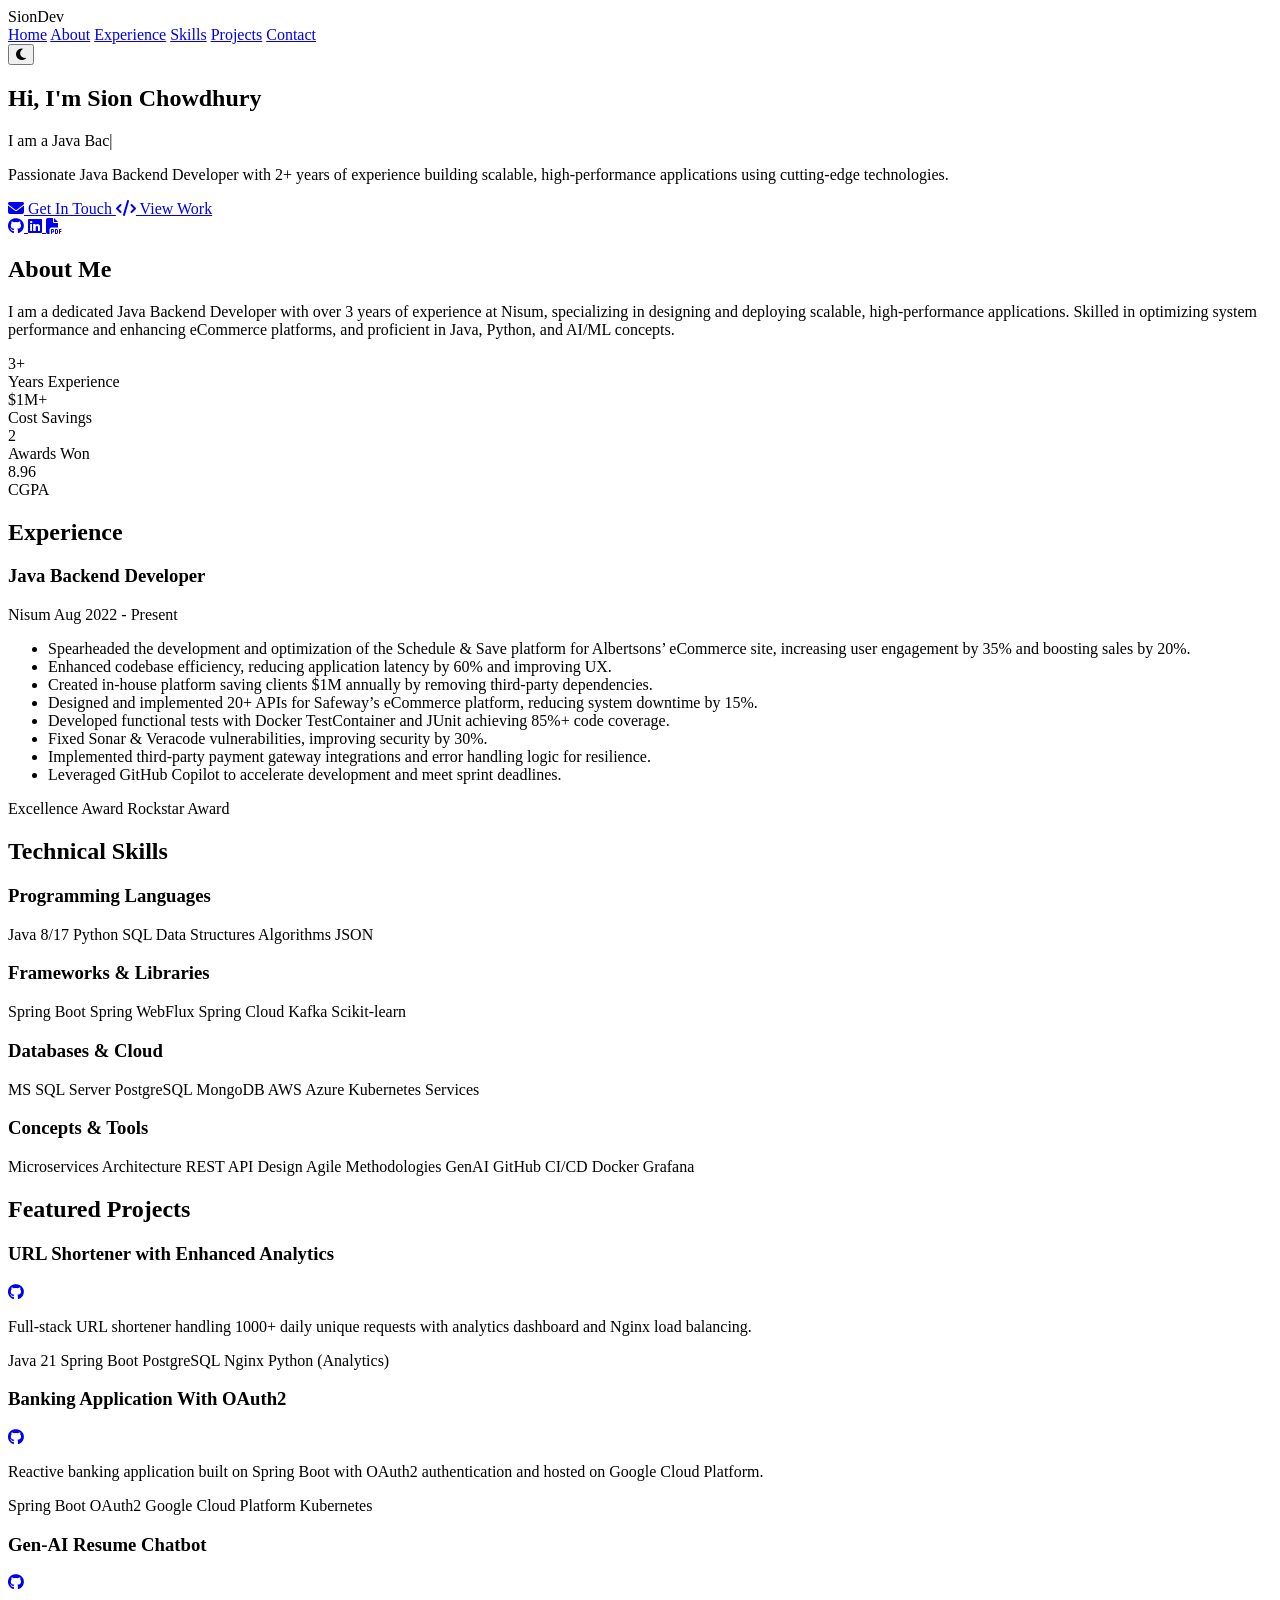
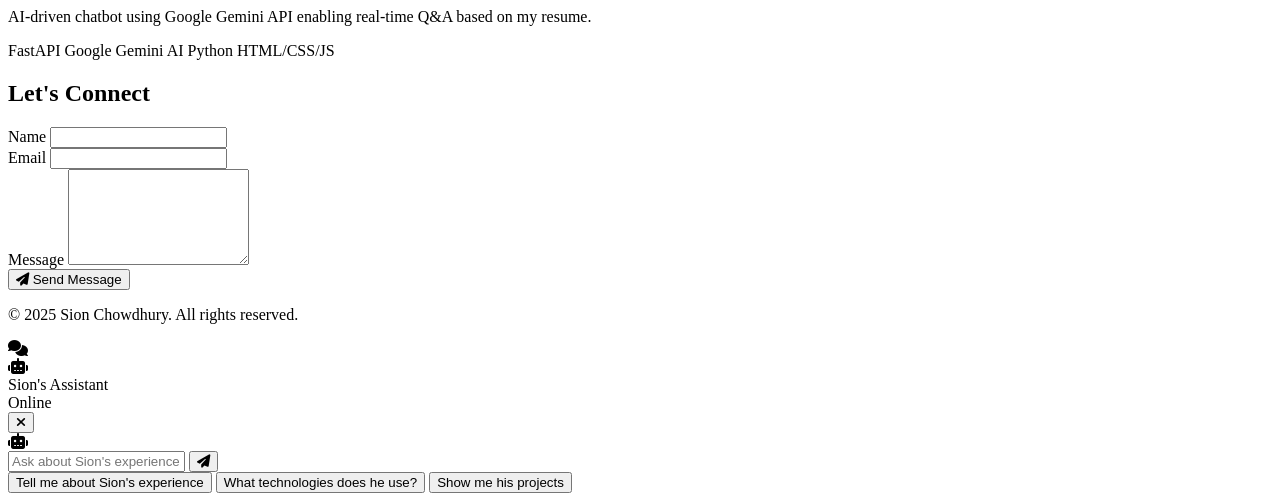
==== docs/index.html @ 7295a3c3 "fix for css" ====
<!DOCTYPE html>
<html lang="en">
<head>
    <meta charset="UTF-8">
    <meta name="viewport" content="width=device-width, initial-scale=1.0">
    <title>Sion Chowdhury - Java Backend Developer</title>
    <link rel="stylesheet" href="./style.css">
    <link rel="stylesheet" href="https://cdnjs.cloudflare.com/ajax/libs/font-awesome/6.4.0/css/all.min.css">
    <link rel="preconnect" href="https://fonts.googleapis.com">
    <link rel="preconnect" href="https://fonts.gstatic.com" crossorigin>
    <link href="https://fonts.googleapis.com/css2?family=Poppins:wght@300;400;500;600;700&display=swap" rel="stylesheet">
    <meta name="description" content="Portfolio of Sion Chowdhury, experienced Java Backend Developer specializing in Spring Boot, Kafka, and microservices.">
</head>

<body>
    <!-- Navigation -->
    <nav class="navbar">
        <div class="nav-container">
            <div class="nav-logo">
                <span class="logo-text">Sion<span class="highlight">Dev</span></span>
            </div>
            <div class="nav-menu" id="nav-menu">
                <a href="#hero" class="nav-link">Home</a>
                <a href="#about" class="nav-link">About</a>
                <a href="#experience" class="nav-link">Experience</a>
                <a href="#skills" class="nav-link">Skills</a>
                <a href="#projects" class="nav-link">Projects</a>
                <a href="#contact" class="nav-link">Contact</a>
            </div>
            <div class="nav-toggle" id="nav-toggle">
                <span class="bar"></span>
                <span class="bar"></span>
                <span class="bar"></span>
            </div>
            <button class="theme-toggle" id="theme-toggle">
                <i class="fas fa-moon"></i>
            </button>
        </div>
    </nav>

    <!-- Hero Section -->
    <section id="hero" class="hero">
        <div class="hero-container">
            <div class="hero-content">
                <div class="hero-text-center">
                    <h1 class="hero-title">
                        Hi, I'm <span class="name-highlight">Sion Chowdhury</span>
                    </h1>
                    <div class="hero-subtitle">
                        <span class="typing-text">I am a <span id="typed-text"></span><span class="cursor">|</span></span>
                    </div>
                    <p class="hero-description">
                        Passionate Java Backend Developer with 2+ years of experience building scalable, 
                        high-performance applications using cutting-edge technologies.
                    </p>
                    <div class="hero-buttons">
                        <a href="#contact" class="btn btn-primary">
                            <i class="fas fa-envelope"></i>
                            Get In Touch
                        </a>
                        <a href="#projects" class="btn btn-secondary">
                            <i class="fas fa-code"></i>
                            View Work
                        </a>
                    </div>
                    <div class="hero-social-links">
                        <a href="https://github.com/Sion1407" target="_blank" aria-label="GitHub">
                            <i class="fab fa-github"></i>
                        </a>
                        <a href="http://www.linkedin.com/in/sionchowdhury" target="_blank" aria-label="LinkedIn">
                            <i class="fab fa-linkedin"></i>
                        </a>
                        <a href="/resume.pdf" download="SionChowdhuryJavaDev_3yrs.pdf" aria-label="Resume">
                            <i class="fas fa-file-pdf"></i>
                        </a>
                    </div>
                </div>
            </div>
        </div>
    </section>

    <!-- About Section -->
    <section id="about" class="section">
        <div class="container">
            <h2 class="section-title">About Me</h2>
            <div class="about-content">
                <div class="about-text">
                    <p class="about-description">
                        I am a dedicated Java Backend Developer with over 3 years of experience at Nisum, 
                        specializing in designing and deploying scalable, high-performance applications.
                        Skilled in optimizing system performance and enhancing eCommerce platforms, 
                        and proficient in Java, Python, and AI/ML concepts.
                    </p>
                    <div class="stats-grid">
                        <div class="stat-item">
                            <div class="stat-number">3+</div>
                            <div class="stat-label">Years Experience</div>
                        </div>
                        <div class="stat-item">
                            <div class="stat-number">$1M+</div>
                            <div class="stat-label">Cost Savings</div>
                        </div>
                        <div class="stat-item">
                            <div class="stat-number">2</div>
                            <div class="stat-label">Awards Won</div>
                        </div>
                        <div class="stat-item">
                            <div class="stat-number">8.96</div>
                            <div class="stat-label">CGPA</div>
                        </div>
                    </div>
                </div>
            </div>
        </div>
    </section>
    

    <!-- Experience Section -->
    <section id="experience" class="section section-alt">
        <div class="container">
            <h2 class="section-title">Experience</h2>
            <div class="timeline">
                <div class="timeline-item">
                    <div class="timeline-marker"></div>
                    <div class="timeline-content">
                        <div class="timeline-header">
                            <h3>Java Backend Developer</h3>
                            <span class="company">Nisum</span>
                            <span class="duration">Aug 2022 - Present</span>
                        </div>
                        <div class="timeline-description">
                            <ul>
                                <li>Spearheaded the development and optimization of the Schedule & Save platform for Albertsons’ eCommerce site, increasing user engagement by 35% and boosting sales by 20%.</li>
                                <li>Enhanced codebase efficiency, reducing application latency by 60% and improving UX.</li>
                                <li>Created in-house platform saving clients $1M annually by removing third-party dependencies.</li>
                                <li>Designed and implemented 20+ APIs for Safeway’s eCommerce platform, reducing system downtime by 15%.</li>
                                <li>Developed functional tests with Docker TestContainer and JUnit achieving 85%+ code coverage.</li>
                                <li>Fixed Sonar & Veracode vulnerabilities, improving security by 30%.</li>
                                <li>Implemented third-party payment gateway integrations and error handling logic for resilience.</li>
                                <li>Leveraged GitHub Copilot to accelerate development and meet sprint deadlines.</li>
                            </ul>
                        </div>
                        <div class="awards">
                            <span class="award-badge">Excellence Award</span>
                            <span class="award-badge">Rockstar Award</span>
                        </div>
                    </div>
                </div>
            </div>
        </div>
    </section>
    

    <!-- Skills Section -->
    <section id="skills" class="section">
        <div class="container">
            <h2 class="section-title">Technical Skills</h2>
            <div class="skills-grid">
                <div class="skill-category">
                    <h3>Programming Languages</h3>
                    <div class="skill-tags">
                        <span class="skill-tag">Java 8/17</span>
                        <span class="skill-tag">Python</span>
                        <span class="skill-tag">SQL</span>
                        <span class="skill-tag">Data Structures</span>
                        <span class="skill-tag">Algorithms</span>
                        <span class="skill-tag">JSON</span>
                    </div>
                </div>
                <div class="skill-category">
                    <h3>Frameworks & Libraries</h3>
                    <div class="skill-tags">
                        <span class="skill-tag">Spring Boot</span>
                        <span class="skill-tag">Spring WebFlux</span>
                        <span class="skill-tag">Spring Cloud</span>
                        <span class="skill-tag">Kafka</span>
                        <span class="skill-tag">Scikit-learn</span>
                    </div>
                </div>
                <div class="skill-category">
                    <h3>Databases & Cloud</h3>
                    <div class="skill-tags">
                        <span class="skill-tag">MS SQL Server</span>
                        <span class="skill-tag">PostgreSQL</span>
                        <span class="skill-tag">MongoDB</span>
                        <span class="skill-tag">AWS</span>
                        <span class="skill-tag">Azure Kubernetes Services</span>
                    </div>
                </div>
                <div class="skill-category">
                    <h3>Concepts & Tools</h3>
                    <div class="skill-tags">
                        <span class="skill-tag">Microservices Architecture</span>
                        <span class="skill-tag">REST API Design</span>
                        <span class="skill-tag">Agile Methodologies</span>
                        <span class="skill-tag">GenAI</span>
                        <span class="skill-tag">GitHub CI/CD</span>
                        <span class="skill-tag">Docker</span>
                        <span class="skill-tag">Grafana</span>
                    </div>
                </div>
            </div>
        </div>
    </section>
    

    <!-- Projects Section -->
    <section id="projects" class="section section-alt">
        <div class="container">
            <h2 class="section-title">Featured Projects</h2>
            <div class="projects-grid">
                <div class="project-card">
                    <div class="project-header">
                        <h3>URL Shortener with Enhanced Analytics</h3>
                        <a href="https://github.com/Sion1407/URL-Shortner" target="_blank" class="project-link">
                            <i class="fab fa-github"></i>
                        </a>
                    </div>
                    <p class="project-description">
                        Full-stack URL shortener handling 1000+ daily unique requests with analytics dashboard and Nginx load balancing.
                    </p>
                    <div class="project-tech">
                        <span class="tech-tag">Java 21</span>
                        <span class="tech-tag">Spring Boot</span>
                        <span class="tech-tag">PostgreSQL</span>
                        <span class="tech-tag">Nginx</span>
                        <span class="tech-tag">Python (Analytics)</span>
                    </div>
                </div>
                <div class="project-card">
                    <div class="project-header">
                        <h3>Banking Application With OAuth2</h3>
                        <a href="https://github.com/Sion1407/FinFlow" target="_blank" class="project-link">
                            <i class="fab fa-github"></i>
                        </a>
                    </div>
                    <p class="project-description">
                        Reactive banking application built on Spring Boot with OAuth2 authentication and hosted on Google Cloud Platform.
                    </p>
                    <div class="project-tech">
                        <span class="tech-tag">Spring Boot</span>
                        <span class="tech-tag">OAuth2</span>
                        <span class="tech-tag">Google Cloud Platform</span>
                        <span class="tech-tag">Kubernetes</span>
                    </div>
                </div>
                <div class="project-card">
                    <div class="project-header">
                        <h3>Gen-AI Resume Chatbot</h3>
                        <a href="https://github.com/Sion1407/AI-Resume-Chatbot" target="_blank" class="project-link">
                            <i class="fab fa-github"></i>
                        </a>
                    </div>
                    <p class="project-description">
                        AI-driven chatbot using Google Gemini API enabling real-time Q&A based on my resume.
                    </p>
                    <div class="project-tech">
                        <span class="tech-tag">FastAPI</span>
                        <span class="tech-tag">Google Gemini AI</span>
                        <span class="tech-tag">Python</span>
                        <span class="tech-tag">HTML/CSS/JS</span>
                    </div>
                </div>
            </div>
        </div>
    </section>
    

    <!-- Contact Section -->
    <section id="contact" class="section">
        <div class="container">
            <h2 class="section-title">Let's Connect</h2>
            <div class="contact-content">
                <div class="contact-form-container">
                    <form id="contact-form" class="contact-form">
                        <div class="form-group">
                            <label for="name">Name</label>
                            <input type="text" id="name" name="name" required>
                        </div>
                        <div class="form-group">
                            <label for="email">Email</label>
                            <input type="email" id="email" name="email" required>
                        </div>
                        <div class="form-group">
                            <label for="message">Message</label>
                            <textarea id="message" name="message" rows="6" required></textarea>
                        </div>
                        <button type="submit" class="btn btn-primary">
                            <i class="fas fa-paper-plane"></i>
                            Send Message
                        </button>
                    </form>
                </div>
            </div>
        </div>
    </section>

    <!-- Footer -->
    <footer class="footer">
        <div class="container">
            <div class="footer-content">
                <p>&copy; 2025 Sion Chowdhury. All rights reserved.</p>
            </div>
        </div>
    </footer>

    <!-- Enhanced AI Chatbot -->
    <div class="chatbot-container" id="chatbot-container">
        <!-- Chat Toggle Button -->
        <div class="chat-button" id="chat-button">
            <div class="chat-button-icon">
                <i class="fas fa-comments"></i>
            </div>
            <div class="chat-button-pulse"></div>
        </div>

        <!-- Chat Window -->
        <div class="chat-window" id="chat-window">
            <div class="chat-header">
                <div class="chat-avatar">
                    <i class="fas fa-robot"></i>
                </div>
                <div class="chat-header-info">
                    <div class="chat-title">Sion's Assistant</div>
                    <div class="chat-status">Online</div>
                </div>
                <button class="chat-close" id="chat-close">
                    <i class="fas fa-times"></i>
                </button>
            </div>

            <div class="chat-messages" id="chat-messages">
                <div class="chat-message bot-message" id="welcome-message">
                    <div class="message-avatar">
                        <i class="fas fa-robot"></i>
                    </div>
                    <div class="message-content">
                        <div class="message-bubble">
                            <div class="typing-indicator" id="welcome-typing">
                                <span></span>
                                <span></span>
                                <span></span>
                            </div>
                            <div class="message-text" id="welcome-text" style="display: none;">
                                Hi! I'm Sion's AI assistant. Ask me anything about his experience, skills, or projects! 🚀
                            </div>
                        </div>
                    </div>
                </div>
            </div>

            <div class="chat-input-container">
                <div class="chat-input-wrapper">
                    <input type="text" id="chat-input" placeholder="Ask about Sion's experience..." maxlength="500">
                    <button class="chat-send-btn" id="chat-send-btn">
                        <i class="fas fa-paper-plane"></i>
                    </button>
                </div>
                <div class="chat-suggestions" id="chat-suggestions">
                    <button class="suggestion-btn">Tell me about Sion's experience</button>
                    <button class="suggestion-btn">What technologies does he use?</button>
                    <button class="suggestion-btn">Show me his projects</button>
                </div>
            </div>
        </div>
    </div>

    <script src="./script.js"></script>
</body>
</html>
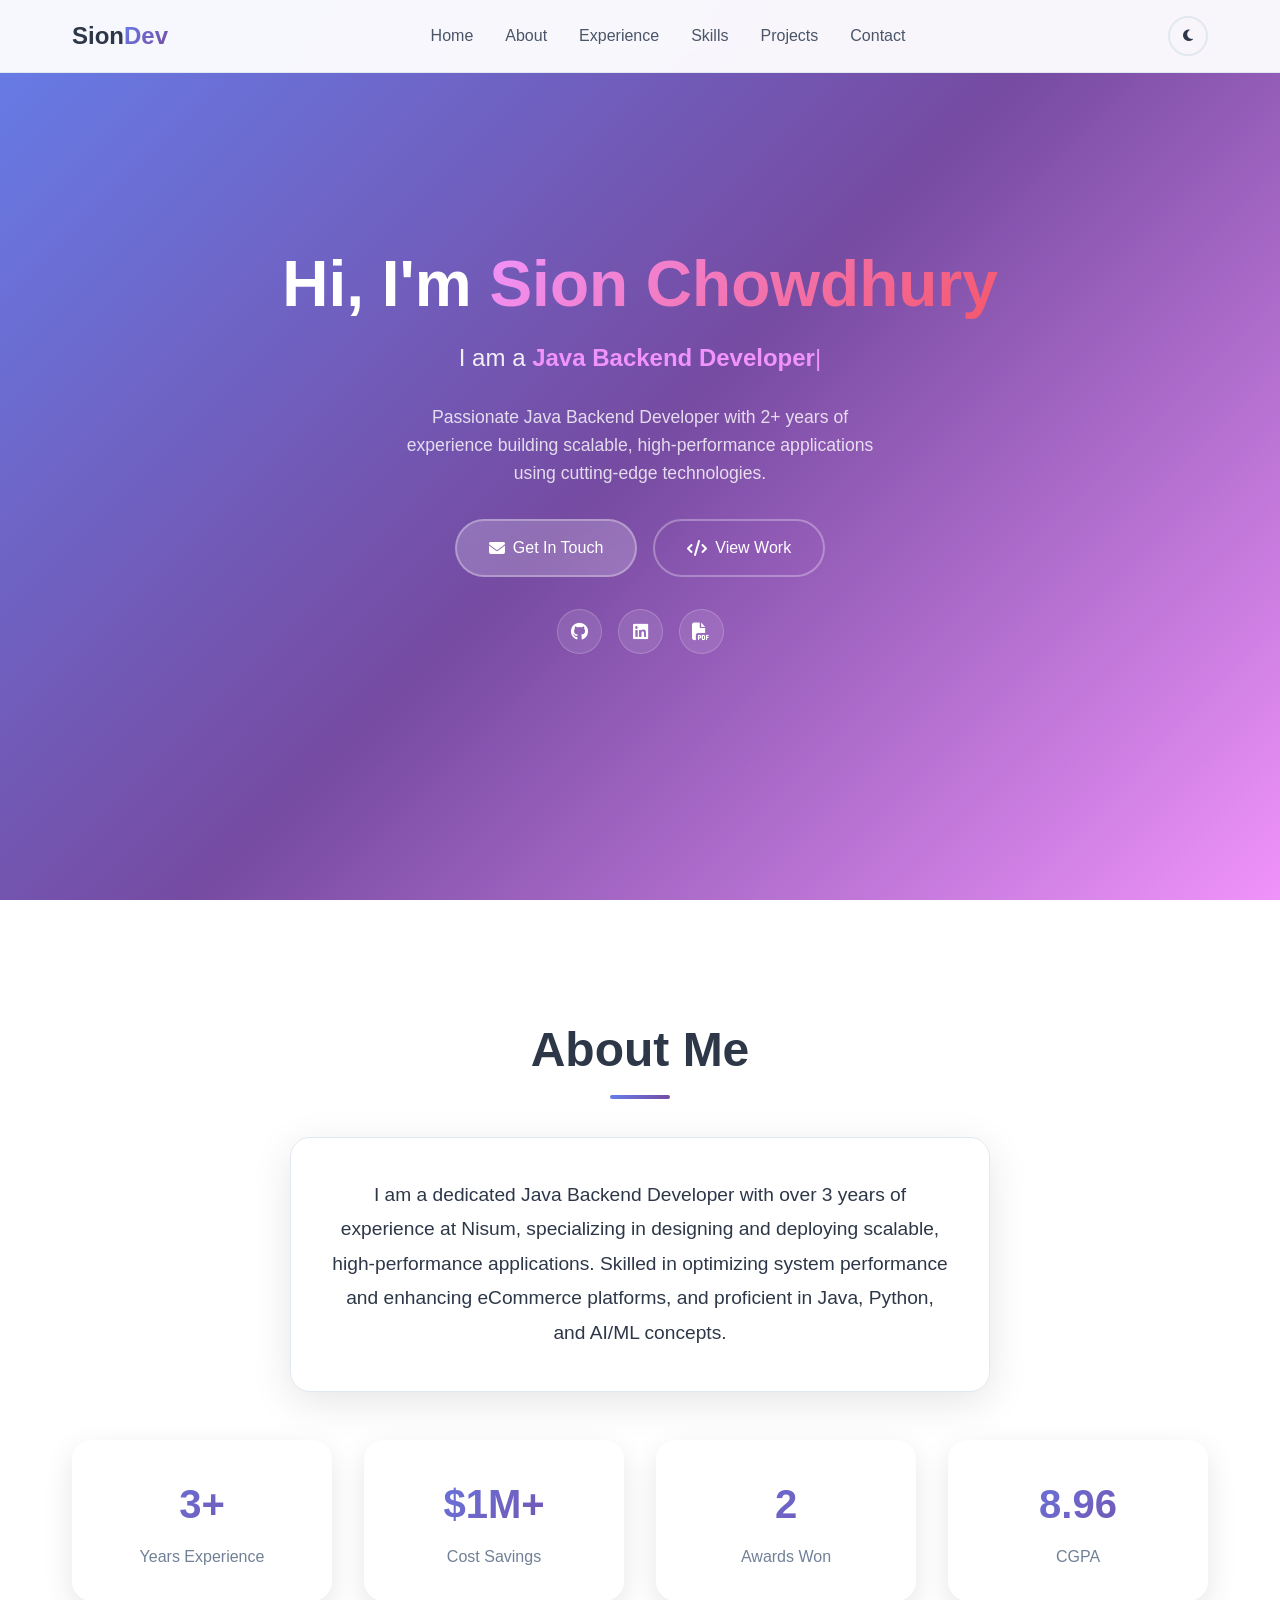
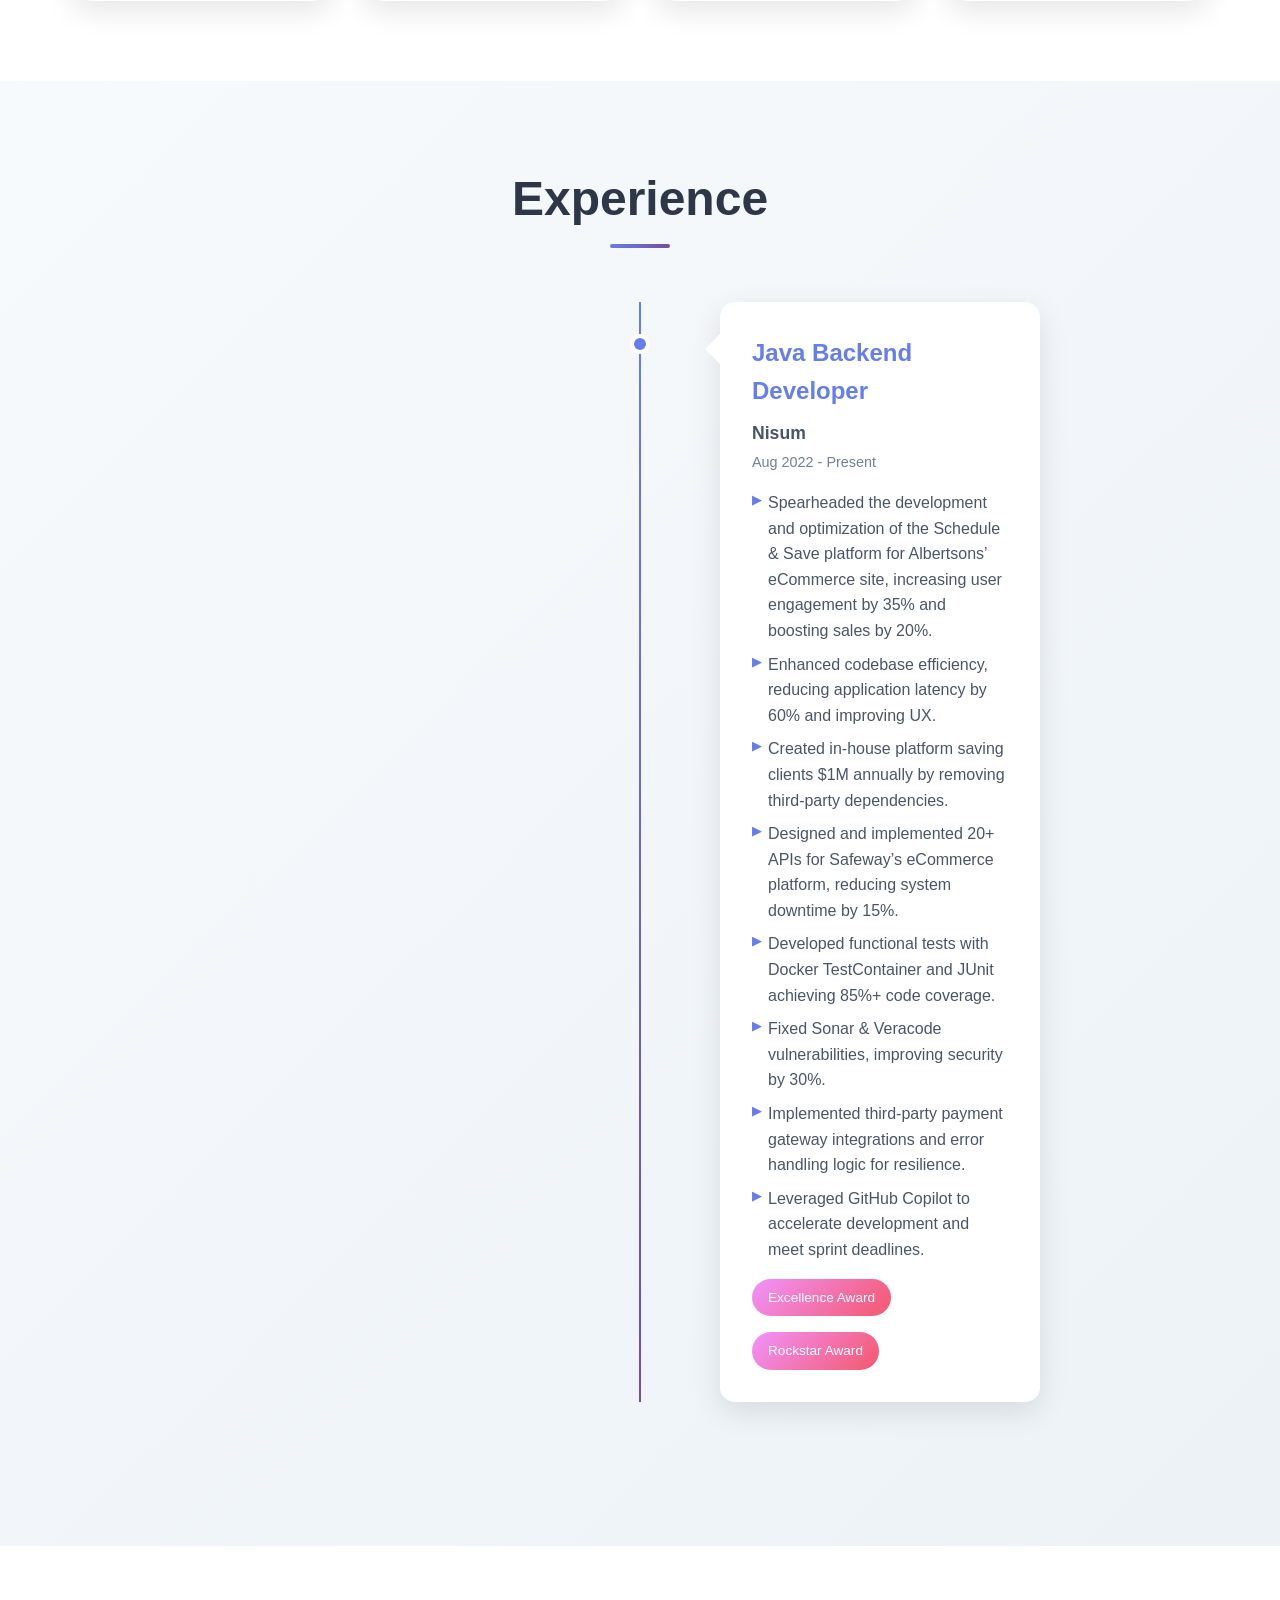
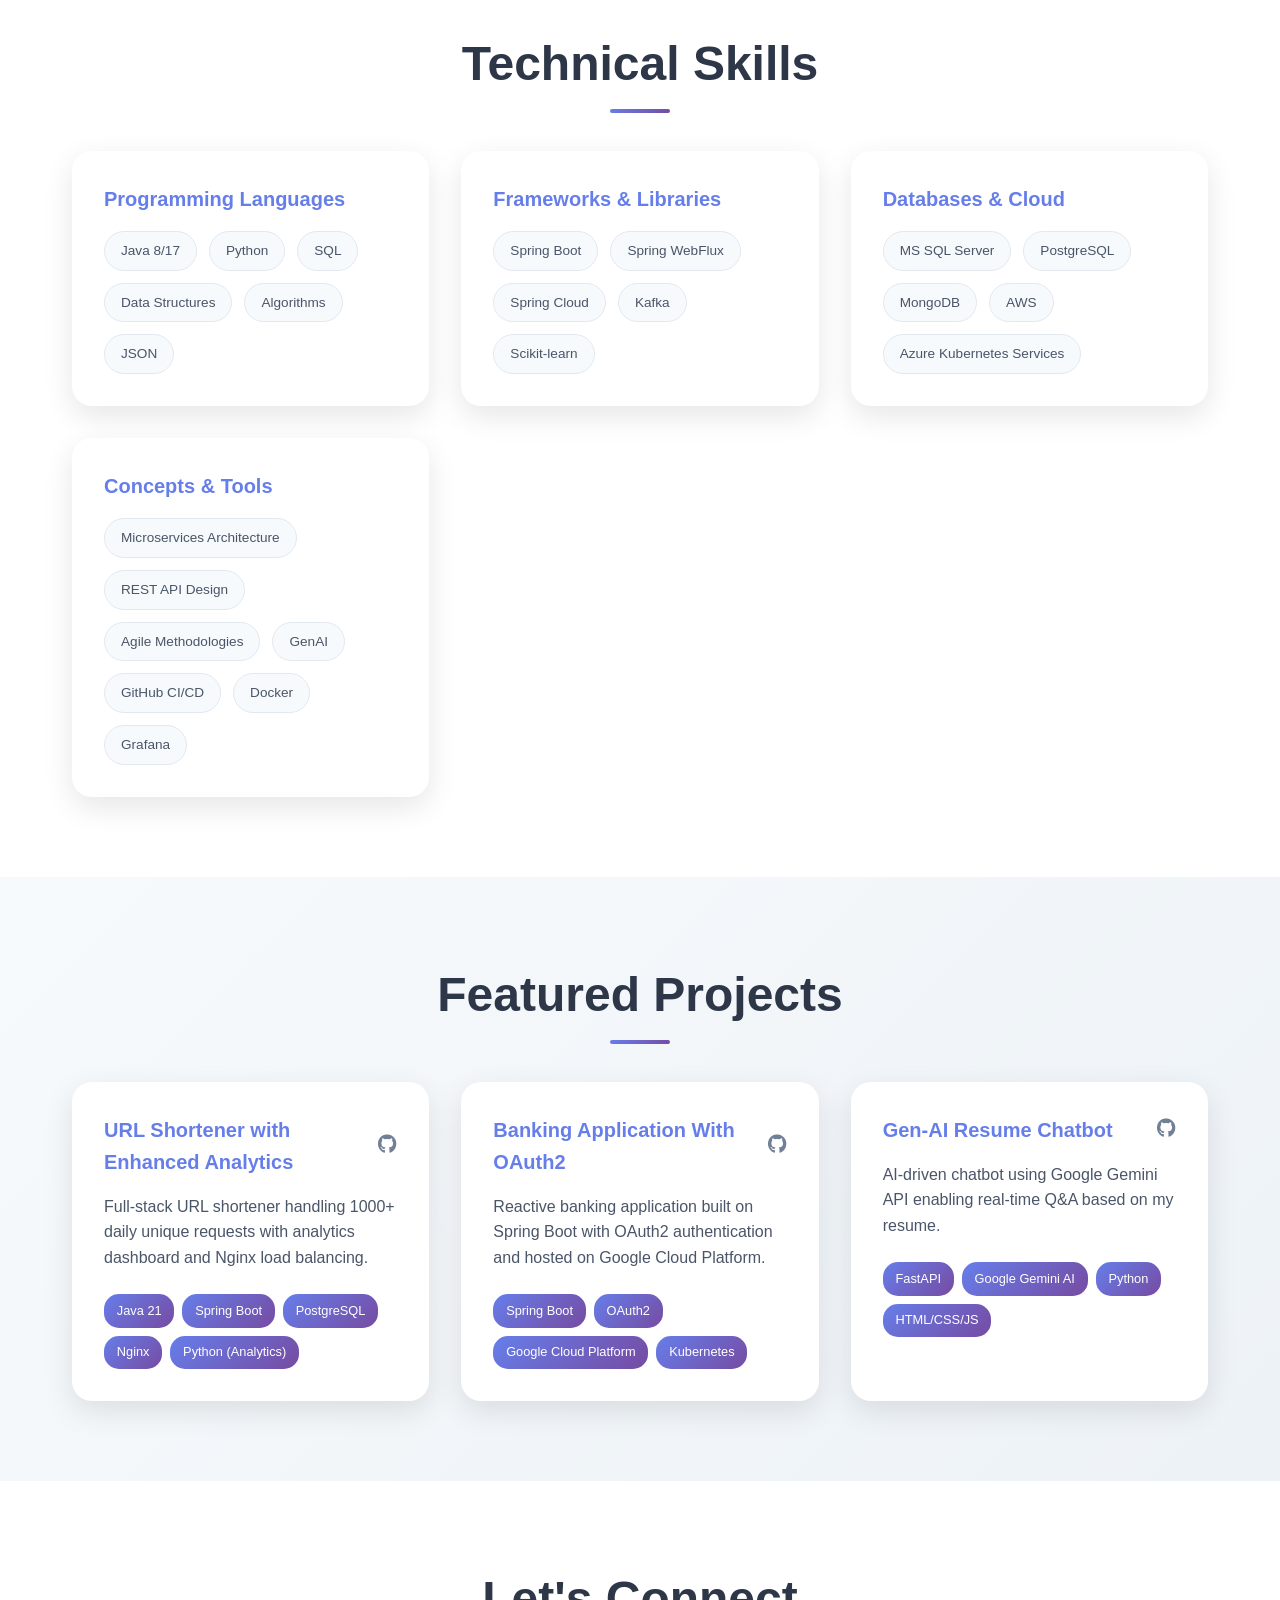
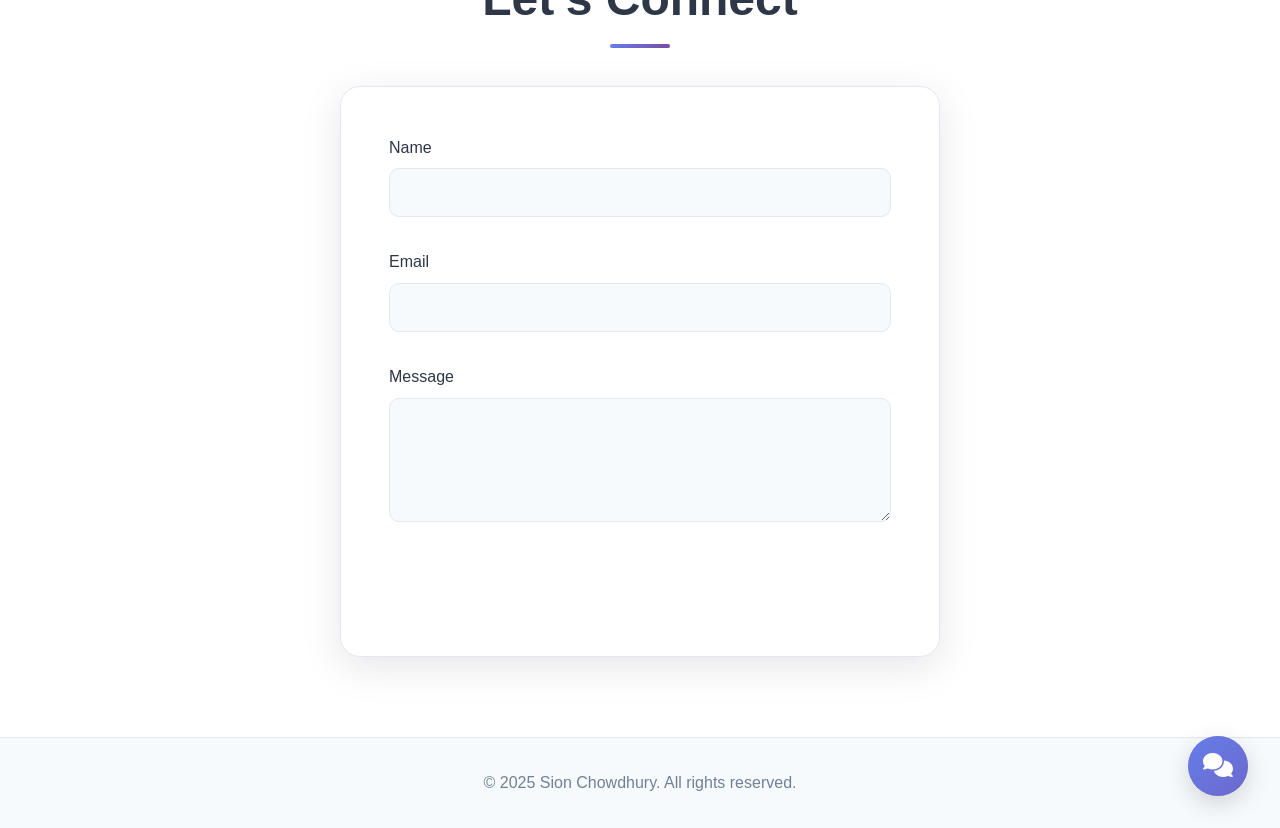
==== commit df773a8b: "Revert "fix for css"" ====
--- a/docs/index.html
+++ b/docs/index.html
@@ -4,7 +4,7 @@
     <meta charset="UTF-8">
     <meta name="viewport" content="width=device-width, initial-scale=1.0">
     <title>Sion Chowdhury - Java Backend Developer</title>
-    <link rel="stylesheet" href="./style.css">
+    <link rel="stylesheet" href="styles.css">
     <link rel="stylesheet" href="https://cdnjs.cloudflare.com/ajax/libs/font-awesome/6.4.0/css/all.min.css">
     <link rel="preconnect" href="https://fonts.googleapis.com">
     <link rel="preconnect" href="https://fonts.gstatic.com" crossorigin>
@@ -365,6 +365,6 @@
         </div>
     </div>
 
-    <script src="./script.js"></script>
+    <script src="script.js"></script>
 </body>
 </html>
--- a/docs/styles.css
+++ b/docs/styles.css
@@ -0,0 +1,1615 @@
+/* ===== MODERN PORTFOLIO CSS WITH INNOVATIVE OVERLAPPING SOLUTION ===== */
+
+/* CSS Variables for Theme Management */
+:root {
+    /* Light Theme Colors */
+    --primary-color: #667eea;
+    --secondary-color: #764ba2;
+    --accent-color: #f093fb;
+    --text-primary: #2d3748;
+    --text-secondary: #4a5568;
+    --text-muted: #718096;
+    --bg-primary: #ffffff;
+    --bg-secondary: #f7fafc;
+    --bg-alt: #edf2f7;
+    --border-color: #e2e8f0;
+    --shadow-light: rgba(0, 0, 0, 0.1);
+    --shadow-medium: rgba(0, 0, 0, 0.15);
+    --shadow-heavy: rgba(0, 0, 0, 0.25);
+    
+    /* Gradients */
+    --gradient-primary: linear-gradient(135deg, #667eea 0%, #764ba2 100%);
+    --gradient-accent: linear-gradient(135deg, #f093fb 0%, #f5576c 100%);
+    --gradient-hero: linear-gradient(135deg, #667eea 0%, #764ba2 50%, #f093fb 100%);
+    
+    /* Spacing */
+    --section-padding: 5rem 0;
+    --container-padding: 0 2rem;
+    
+    /* Typography */
+    --font-family: 'Poppins', -apple-system, BlinkMacSystemFont, 'Segoe UI', Roboto, sans-serif;
+    --font-weight-light: 300;
+    --font-weight-normal: 400;
+    --font-weight-medium: 500;
+    --font-weight-semibold: 600;
+    --font-weight-bold: 700;
+    
+    /* Transitions */
+    --transition-fast: all 0.2s ease;
+    --transition-medium: all 0.3s ease;
+    --transition-slow: all 0.5s ease;
+    --transition-smooth: all 0.4s cubic-bezier(0.25, 0.46, 0.45, 0.94);
+    
+    /* Innovative Spacing Variables */
+    --hero-social-offset: 0px;
+    --about-margin-dynamic: 2rem;
+}
+
+/* Dark Theme */
+[data-theme="dark"] {
+    --primary-color: #667eea;
+    --secondary-color: #764ba2;
+    --accent-color: #f093fb;
+    --text-primary: #f7fafc;
+    --text-secondary: #e2e8f0;
+    --text-muted: #a0aec0;
+    --bg-primary: #1a202c;
+    --bg-secondary: #2d3748;
+    --bg-alt: #4a5568;
+    --border-color: #4a5568;
+    --shadow-light: rgba(0, 0, 0, 0.3);
+    --shadow-medium: rgba(0, 0, 0, 0.4);
+    --shadow-heavy: rgba(0, 0, 0, 0.6);
+}
+
+/* ===== BASE STYLES ===== */
+* {
+    margin: 0;
+    padding: 0;
+    box-sizing: border-box;
+}
+
+html {
+    scroll-behavior: smooth;
+    font-size: 16px;
+    /* Enhanced scrolling performance */
+    -webkit-overflow-scrolling: touch;
+    scroll-padding-top: 80px;
+}
+
+body {
+    font-family: var(--font-family);
+    font-weight: var(--font-weight-normal);
+    line-height: 1.6;
+    color: var(--text-primary);
+    background-color: var(--bg-primary);
+    transition: var(--transition-medium);
+    overflow-x: hidden;
+    /* Enhanced scrolling performance */
+    -webkit-backface-visibility: hidden;
+    backface-visibility: hidden;
+    -webkit-perspective: 1000;
+    perspective: 1000;
+}
+
+/* ===== NAVIGATION WITH SCROLL EFFECTS ===== */
+.navbar {
+    position: fixed;
+    top: 0;
+    left: 0;
+    right: 0;
+    background: rgba(255, 255, 255, 0.95);
+    backdrop-filter: blur(20px);
+    border-bottom: 1px solid var(--border-color);
+    z-index: 1000;
+    transition: var(--transition-smooth);
+    transform: translateY(0);
+}
+
+.navbar.scrolled {
+    padding: 0.5rem 0;
+    box-shadow: 0 4px 20px var(--shadow-light);
+}
+
+.navbar.hidden {
+    transform: translateY(-100%);
+}
+
+[data-theme="dark"] .navbar {
+    background: rgba(26, 32, 44, 0.95);
+}
+
+.nav-container {
+    max-width: 1200px;
+    margin: 0 auto;
+    padding: 1rem 2rem;
+    display: flex;
+    justify-content: space-between;
+    align-items: center;
+    transition: var(--transition-medium);
+}
+
+.nav-logo .logo-text {
+    font-size: 1.5rem;
+    font-weight: var(--font-weight-bold);
+    color: var(--text-primary);
+}
+
+.highlight {
+    background: var(--gradient-primary);
+    -webkit-background-clip: text;
+    -webkit-text-fill-color: transparent;
+    background-clip: text;
+}
+
+.nav-menu {
+    display: flex;
+    gap: 2rem;
+}
+
+.nav-link {
+    color: var(--text-secondary);
+    text-decoration: none;
+    font-weight: var(--font-weight-medium);
+    position: relative;
+    transition: var(--transition-fast);
+}
+
+.nav-link:hover {
+    color: var(--primary-color);
+}
+
+.nav-link::after {
+    content: '';
+    position: absolute;
+    bottom: -5px;
+    left: 0;
+    width: 0;
+    height: 2px;
+    background: var(--gradient-primary);
+    transition: var(--transition-fast);
+}
+
+.nav-link:hover::after {
+    width: 100%;
+}
+
+.theme-toggle {
+    background: none;
+    border: 2px solid var(--border-color);
+    color: var(--text-primary);
+    padding: 0.5rem;
+    border-radius: 50%;
+    cursor: pointer;
+    transition: var(--transition-fast);
+    display: flex;
+    align-items: center;
+    justify-content: center;
+    width: 40px;
+    height: 40px;
+}
+
+.theme-toggle:hover {
+    border-color: var(--primary-color);
+    color: var(--primary-color);
+    transform: rotate(180deg);
+}
+
+.nav-toggle {
+    display: none;
+    flex-direction: column;
+    cursor: pointer;
+}
+
+.bar {
+    width: 25px;
+    height: 3px;
+    background: var(--text-primary);
+    margin: 3px 0;
+    transition: var(--transition-fast);
+    border-radius: 2px;
+}
+
+/* ===== HERO SECTION WITH INNOVATIVE SOCIAL POSITIONING ===== */
+.hero {
+    min-height: 100vh;
+    background: var(--gradient-hero);
+    position: relative;
+    display: flex;
+    align-items: center;
+    overflow: hidden;
+}
+
+.hero-container {
+    max-width: 1200px;
+    margin: 0 auto;
+    padding: var(--container-padding);
+    position: relative;
+    z-index: 2;
+}
+
+.hero-content {
+    display: flex;
+    justify-content: center;
+    align-items: center;
+    text-align: center;
+    max-width: 800px;
+    margin: 0 auto;
+}
+
+.hero-text-center {
+    width: 100%;
+}
+
+.hero-title {
+    font-size: clamp(2.5rem, 5vw, 4rem);
+    font-weight: var(--font-weight-bold);
+    color: white;
+    margin-bottom: 1rem;
+    line-height: 1.2;
+    text-align: center;
+}
+
+.name-highlight {
+    background: linear-gradient(135deg, #f093fb 0%, #f5576c 100%);
+    -webkit-background-clip: text;
+    -webkit-text-fill-color: transparent;
+    background-clip: text;
+}
+
+.hero-subtitle {
+    font-size: 1.5rem;
+    color: rgba(255, 255, 255, 0.9);
+    margin-bottom: 1.5rem;
+    min-height: 2.5rem;
+    text-align: center;
+    width: 100%;
+}
+
+.typing-text {
+    display: block;
+    width: 100%;
+    text-align: center;
+}
+
+#typed-text {
+    color: #f093fb;
+    font-weight: var(--font-weight-semibold);
+}
+
+.cursor {
+    animation: blink 1s infinite;
+    color: #f093fb;
+}
+
+@keyframes blink {
+    0%, 50% { opacity: 1; }
+    51%, 100% { opacity: 0; }
+}
+
+.hero-description {
+    font-size: 1.1rem;
+    color: rgba(255, 255, 255, 0.8);
+    margin: 0 auto 2rem;
+    max-width: 500px;
+    text-align: center;
+}
+
+.hero-buttons {
+    display: flex;
+    gap: 1rem;
+    flex-wrap: wrap;
+    justify-content: center;
+    margin-bottom: 2rem;
+}
+
+.btn {
+    display: inline-flex;
+    align-items: center;
+    gap: 0.5rem;
+    padding: 0.875rem 2rem;
+    border-radius: 50px;
+    font-weight: var(--font-weight-medium);
+    text-decoration: none;
+    border: none;
+    cursor: pointer;
+    transition: var(--transition-medium);
+    position: relative;
+    overflow: hidden;
+}
+
+.btn-primary {
+    background: rgba(255, 255, 255, 0.2);
+    color: white;
+    border: 2px solid rgba(255, 255, 255, 0.3);
+    backdrop-filter: blur(10px);
+}
+
+.btn-primary:hover {
+    background: rgba(255, 255, 255, 0.3);
+    transform: translateY(-2px);
+    box-shadow: 0 10px 25px rgba(0, 0, 0, 0.2);
+}
+
+.btn-secondary {
+    background: transparent;
+    color: white;
+    border: 2px solid rgba(255, 255, 255, 0.3);
+}
+
+.btn-secondary:hover {
+    background: rgba(255, 255, 255, 0.1);
+    transform: translateY(-2px);
+}
+
+/* INNOVATIVE HERO SOCIAL LINKS WITH SCROLL-AWARE POSITIONING */
+.hero-social-links {
+    display: flex;
+    gap: 1rem;
+    margin-top: 2rem;
+    justify-content: center;
+    position: relative;
+    z-index: 10;
+    transform: translateY(var(--hero-social-offset));
+    transition: var(--transition-smooth);
+}
+
+.hero-social-links.floating {
+    position: fixed;
+    top: 50%;
+    right: 2rem;
+    flex-direction: column;
+    transform: translateY(-50%);
+    background: rgba(255, 255, 255, 0.1);
+    backdrop-filter: blur(15px);
+    padding: 1rem 0.5rem;
+    border-radius: 25px;
+    border: 1px solid rgba(255, 255, 255, 0.2);
+    animation: fadeInFloat 0.5s ease;
+}
+
+[data-theme="dark"] .hero-social-links.floating {
+    background: rgba(26, 32, 44, 0.8);
+    border: 1px solid rgba(255, 255, 255, 0.1);
+}
+
+.hero-social-links.floating a {
+    margin: 0.25rem 0;
+    width: 40px;
+    height: 40px;
+    font-size: 1rem;
+}
+
+@keyframes fadeInFloat {
+    from {
+        opacity: 0;
+        transform: translateY(-50%) translateX(100px);
+    }
+    to {
+        opacity: 1;
+        transform: translateY(-50%) translateX(0);
+    }
+}
+
+.hero-social-links a {
+    width: 45px;
+    height: 45px;
+    background: rgba(255, 255, 255, 0.1);
+    backdrop-filter: blur(10px);
+    border: 1px solid rgba(255, 255, 255, 0.2);
+    border-radius: 50%;
+    display: flex;
+    align-items: center;
+    justify-content: center;
+    color: white;
+    font-size: 1.1rem;
+    transition: var(--transition-medium);
+    text-decoration: none;
+    position: relative;
+    overflow: hidden;
+}
+
+.hero-social-links a::before {
+    content: '';
+    position: absolute;
+    top: 0;
+    left: -100%;
+    width: 100%;
+    height: 100%;
+    background: var(--gradient-accent);
+    transition: var(--transition-medium);
+    z-index: -1;
+}
+
+.hero-social-links a:hover::before {
+    left: 0;
+}
+
+.hero-social-links a:hover {
+    transform: translateY(-3px) scale(1.1);
+    box-shadow: 0 8px 25px rgba(0, 0, 0, 0.3);
+    border-color: transparent;
+}
+
+
+/* ===== SECTIONS WITH DYNAMIC SPACING ===== */
+.section {
+    padding: var(--section-padding);
+    position: relative;
+    transition: var(--transition-medium);
+}
+
+/* INNOVATIVE ABOUT SECTION WITH ADAPTIVE SPACING */
+#about {
+    margin-top: var(--about-margin-dynamic);
+    transition: margin-top 0.3s ease-out, padding-top 0.3s ease-out;
+    /* Prevent layout thrashing during scroll */
+    will-change: margin-top, padding-top;
+}
+
+#about.expanded-spacing {
+    margin-top: 3rem;
+    padding-top: 4rem;
+}
+
+.section-alt {
+    background: linear-gradient(135deg, var(--bg-secondary) 0%, var(--bg-alt) 100%);
+}
+
+.container {
+    max-width: 1200px;
+    margin: 0 auto;
+    padding: var(--container-padding);
+}
+
+.section-title {
+    font-size: clamp(2rem, 4vw, 3rem);
+    font-weight: var(--font-weight-bold);
+    text-align: center;
+    margin-bottom: 3rem;
+    position: relative;
+    opacity: 0;
+    transform: translateY(30px);
+    transition: var(--transition-slow);
+}
+
+.section-title.animated {
+    opacity: 1;
+    transform: translateY(0);
+}
+
+.section-title::after {
+    content: '';
+    position: absolute;
+    bottom: -10px;
+    left: 50%;
+    transform: translateX(-50%);
+    width: 60px;
+    height: 4px;
+    background: var(--gradient-primary);
+    border-radius: 2px;
+}
+
+/* ===== ABOUT SECTION WITH ENHANCED LAYOUT ===== */
+.about-content {
+    text-align: center;
+}
+
+.about-description {
+    font-size: 1.2rem;
+    color: var(--text-primary);
+    max-width: 700px;
+    margin: 0 auto 3rem;
+    line-height: 1.8;
+    background: var(--bg-primary);
+    backdrop-filter: blur(10px);
+    padding: 2.5rem;
+    border-radius: 20px;
+    border: 1px solid var(--border-color);
+    box-shadow: 0 10px 40px var(--shadow-light);
+    opacity: 0;
+    transform: translateY(30px);
+    transition: var(--transition-slow);
+    position: relative;
+    z-index: 5;
+}
+
+.about-description.animated {
+    opacity: 1;
+    transform: translateY(0);
+}
+
+.stats-grid {
+    display: grid;
+    grid-template-columns: repeat(auto-fit, minmax(150px, 1fr));
+    gap: 2rem;
+    margin-top: 3rem;
+}
+
+.stat-item {
+    text-align: center;
+    padding: 2rem;
+    background: var(--bg-primary);
+    border-radius: 20px;
+    box-shadow: 0 10px 30px var(--shadow-light);
+    transition: var(--transition-medium);
+    opacity: 0;
+    transform: translateY(30px) scale(0.9);
+    position: relative;
+    overflow: hidden;
+}
+
+.stat-item.animated {
+    opacity: 1;
+    transform: translateY(0) scale(1);
+}
+
+.stat-item::before {
+    content: '';
+    position: absolute;
+    top: 0;
+    left: -100%;
+    width: 100%;
+    height: 100%;
+    background: var(--gradient-primary);
+    opacity: 0.05;
+    transition: var(--transition-medium);
+    z-index: 1;
+}
+
+.stat-item:hover::before {
+    left: 0;
+}
+
+.stat-item:hover {
+    transform: translateY(-8px) scale(1.05);
+    box-shadow: 0 20px 50px var(--shadow-medium);
+}
+
+.stat-number {
+    font-size: 2.5rem;
+    font-weight: var(--font-weight-bold);
+    background: var(--gradient-primary);
+    -webkit-background-clip: text;
+    -webkit-text-fill-color: transparent;
+    background-clip: text;
+    margin-bottom: 0.5rem;
+    position: relative;
+    z-index: 2;
+}
+
+.stat-label {
+    color: var(--text-muted);
+    font-weight: var(--font-weight-medium);
+    position: relative;
+    z-index: 2;
+}
+
+/* ===== EXPERIENCE SECTION ===== */
+.timeline {
+    position: relative;
+    max-width: 800px;
+    margin: 0 auto;
+}
+
+.timeline::before {
+    content: '';
+    position: absolute;
+    left: 50%;
+    top: 0;
+    width: 2px;
+    height: 100%;
+    background: var(--gradient-primary);
+    transform: translateX(-50%);
+}
+
+.timeline-item {
+    position: relative;
+    margin: 4rem 0;
+    opacity: 0;
+    transform: translateX(-50px);
+    transition: var(--transition-slow);
+}
+
+.timeline-item.animated {
+    opacity: 1;
+    transform: translateX(0);
+}
+
+.timeline-marker {
+    position: absolute;
+    left: 50%;
+    top: 2rem;
+    width: 20px;
+    height: 20px;
+    background: var(--primary-color);
+    border: 4px solid var(--bg-primary);
+    border-radius: 50%;
+    transform: translateX(-50%);
+    z-index: 3;
+}
+
+.timeline-content {
+    background: var(--bg-primary);
+    padding: 2rem;
+    border-radius: 15px;
+    margin-left: 60%;
+    box-shadow: 0 10px 30px var(--shadow-light);
+    position: relative;
+}
+
+.timeline-content::before {
+    content: '';
+    position: absolute;
+    left: -15px;
+    top: 2rem;
+    width: 0;
+    height: 0;
+    border-style: solid;
+    border-width: 15px 15px 15px 0;
+    border-color: transparent var(--bg-primary) transparent transparent;
+}
+
+.timeline-header h3 {
+    color: var(--primary-color);
+    font-size: 1.5rem;
+    margin-bottom: 0.5rem;
+}
+
+.company {
+    color: var(--text-secondary);
+    font-weight: var(--font-weight-semibold);
+    font-size: 1.1rem;
+}
+
+.duration {
+    color: var(--text-muted);
+    font-size: 0.9rem;
+    display: block;
+    margin-top: 0.25rem;
+}
+
+.timeline-description ul {
+    margin: 1rem 0;
+    color: var(--text-secondary);
+    list-style: none;
+    padding-left: 0;
+}
+
+.timeline-description li {
+    margin: 0.5rem 0;
+    padding-left: 1rem;
+    position: relative;
+}
+
+.timeline-description li::before {
+    content: '▶';
+    position: absolute;
+    left: 0;
+    color: var(--primary-color);
+    font-size: 0.8rem;
+}
+
+.awards {
+    display: flex;
+    gap: 1rem;
+    margin-top: 1rem;
+    flex-wrap: wrap;
+}
+
+.award-badge {
+    background: var(--gradient-accent);
+    color: white;
+    padding: 0.5rem 1rem;
+    border-radius: 20px;
+    font-size: 0.85rem;
+    font-weight: var(--font-weight-medium);
+}
+
+/* ===== SKILLS SECTION ===== */
+.skills-grid {
+    display: grid;
+    grid-template-columns: repeat(auto-fit, minmax(300px, 1fr));
+    gap: 2rem;
+}
+
+.skill-category {
+    background: var(--bg-primary);
+    padding: 2rem;
+    border-radius: 20px;
+    box-shadow: 0 10px 30px var(--shadow-light);
+    transition: var(--transition-medium);
+    opacity: 0;
+    transform: translateY(30px);
+    position: relative;
+    overflow: hidden;
+}
+
+.skill-category.animated {
+    opacity: 1;
+    transform: translateY(0);
+}
+
+.skill-category::before {
+    content: '';
+    position: absolute;
+    top: 0;
+    left: -100%;
+    width: 100%;
+    height: 100%;
+    background: var(--gradient-primary);
+    opacity: 0.03;
+    transition: var(--transition-medium);
+}
+
+.skill-category:hover::before {
+    left: 0;
+}
+
+.skill-category:hover {
+    transform: translateY(-5px);
+    box-shadow: 0 20px 40px var(--shadow-medium);
+}
+
+.skill-category h3 {
+    color: var(--primary-color);
+    margin-bottom: 1rem;
+    font-size: 1.25rem;
+}
+
+.skill-tags {
+    display: flex;
+    flex-wrap: wrap;
+    gap: 0.75rem;
+}
+
+.skill-tag {
+    background: var(--bg-secondary);
+    color: var(--text-secondary);
+    padding: 0.5rem 1rem;
+    border-radius: 25px;
+    font-size: 0.85rem;
+    font-weight: var(--font-weight-medium);
+    transition: var(--transition-fast);
+    border: 1px solid var(--border-color);
+}
+
+.skill-tag:hover {
+    background: var(--primary-color);
+    color: white;
+    border-color: var(--primary-color);
+    transform: translateY(-2px);
+}
+
+/* ===== PROJECTS SECTION ===== */
+.projects-grid {
+    display: grid;
+    grid-template-columns: repeat(auto-fit, minmax(350px, 1fr));
+    gap: 2rem;
+}
+
+.project-card {
+    background: var(--bg-primary);
+    border-radius: 20px;
+    padding: 2rem;
+    box-shadow: 0 10px 30px var(--shadow-light);
+    transition: var(--transition-medium);
+    opacity: 0;
+    transform: translateY(30px);
+    position: relative;
+    overflow: hidden;
+}
+
+.project-card.animated {
+    opacity: 1;
+    transform: translateY(0);
+}
+
+.project-card::before {
+    content: '';
+    position: absolute;
+    top: 0;
+    left: -100%;
+    width: 100%;
+    height: 100%;
+    background: var(--gradient-primary);
+    opacity: 0.02;
+    transition: var(--transition-medium);
+}
+
+.project-card:hover::before {
+    left: 0;
+}
+
+.project-card:hover {
+    transform: translateY(-8px);
+    box-shadow: 0 20px 50px var(--shadow-medium);
+}
+
+.project-header {
+    display: flex;
+    justify-content: space-between;
+    align-items: center;
+    margin-bottom: 1rem;
+}
+
+.project-header h3 {
+    color: var(--primary-color);
+    font-size: 1.25rem;
+}
+
+.project-link {
+    color: var(--text-muted);
+    font-size: 1.2rem;
+    transition: var(--transition-fast);
+}
+
+.project-link:hover {
+    color: var(--primary-color);
+    transform: scale(1.1);
+}
+
+.project-description {
+    color: var(--text-secondary);
+    line-height: 1.6;
+    margin-bottom: 1.5rem;
+}
+
+.project-tech {
+    display: flex;
+    flex-wrap: wrap;
+    gap: 0.5rem;
+}
+
+.tech-tag {
+    background: var(--gradient-primary);
+    color: white;
+    padding: 0.4rem 0.8rem;
+    border-radius: 15px;
+    font-size: 0.8rem;
+    font-weight: var(--font-weight-medium);
+    transition: var(--transition-fast);
+}
+
+.tech-tag:hover {
+    transform: translateY(-2px);
+    box-shadow: 0 4px 12px var(--shadow-light);
+}
+
+/* ===== CONTACT SECTION ===== */
+.contact-content {
+    max-width: 600px;
+    margin: 0 auto;
+}
+
+.contact-form {
+    background: var(--bg-primary);
+    padding: 3rem;
+    border-radius: 20px;
+    box-shadow: 0 10px 40px var(--shadow-light);
+    border: 1px solid var(--border-color);
+}
+
+.form-group {
+    margin-bottom: 2rem;
+}
+
+.form-group label {
+    display: block;
+    margin-bottom: 0.5rem;
+    color: var(--text-primary);
+    font-weight: var(--font-weight-medium);
+}
+
+.form-group input,
+.form-group textarea {
+    width: 100%;
+    padding: 1rem;
+    border: 1px solid var(--border-color);
+    border-radius: 10px;
+    background: var(--bg-secondary);
+    color: var(--text-primary);
+    font-family: var(--font-family);
+    transition: var(--transition-fast);
+    resize: vertical;
+}
+
+.form-group input:focus,
+.form-group textarea:focus {
+    outline: none;
+    border-color: var(--primary-color);
+    box-shadow: 0 0 0 3px rgba(102, 126, 234, 0.1);
+}
+
+.form-group textarea {
+    min-height: 120px;
+}
+
+/* ===== FOOTER ===== */
+.footer {
+    background: var(--bg-secondary);
+    padding: 2rem 0;
+    text-align: center;
+    border-top: 1px solid var(--border-color);
+}
+
+.footer-content {
+    color: var(--text-muted);
+}
+
+/* ===== MOBILE STYLES ===== */
+@media (max-width: 768px) {
+    .nav-menu {
+        position: fixed;
+        top: 0;
+        left: -100%;
+        width: 100%;
+        height: 100vh;
+        background: var(--bg-primary);
+        flex-direction: column;
+        justify-content: center;
+        align-items: center;
+        gap: 3rem;
+        transition: var(--transition-smooth);
+        z-index: 999;
+    }
+
+    .nav-menu.active {
+        left: 0;
+    }
+
+    .nav-toggle {
+        display: flex;
+        z-index: 1001;
+    }
+
+    .hero-social-links.floating {
+        display: none;
+    }
+
+    .timeline::before {
+        left: 20px;
+    }
+
+    .timeline-content {
+        margin-left: 60px;
+        margin-right: 0;
+    }
+
+    .timeline-content::before {
+        left: -15px;
+    }
+
+    .timeline-marker {
+        left: 20px;
+    }
+
+    .hero-buttons {
+        flex-direction: column;
+        align-items: center;
+    }
+
+    .btn {
+        width: 200px;
+        justify-content: center;
+    }
+
+    .stats-grid {
+        grid-template-columns: repeat(2, 1fr);
+        gap: 1rem;
+    }
+
+    .skills-grid,
+    .projects-grid {
+        grid-template-columns: 1fr;
+    }
+
+    #about.expanded-spacing {
+        margin-top: 2rem;
+        padding-top: 3rem;
+    }
+}
+
+@media (max-width: 480px) {
+    .nav-container {
+        padding: 1rem;
+    }
+
+    .hero-title {
+        font-size: 2rem;
+    }
+
+    .hero-subtitle {
+        font-size: 1.2rem;
+    }
+
+    .stats-grid {
+        grid-template-columns: 1fr;
+    }
+
+    .stat-item {
+        padding: 1.5rem;
+    }
+
+    .about-description {
+        padding: 1.5rem;
+        font-size: 1.1rem;
+    }
+}
+
+/* ===== SMOOTH ANIMATIONS ===== */
+.fade-in {
+    animation: fadeIn 0.6s ease forwards;
+}
+
+.slide-up {
+    animation: slideUp 0.6s ease forwards;
+}
+
+@keyframes fadeIn {
+    from { opacity: 0; }
+    to { opacity: 1; }
+}
+
+@keyframes slideUp {
+    from {
+        opacity: 0;
+        transform: translateY(30px);
+    }
+    to {
+        opacity: 1;
+        transform: translateY(0);
+    }
+}
+
+/* ===== ENHANCED AI CHATBOT STYLES ===== */
+
+/* Chatbot Container */
+.chatbot-container {
+    position: fixed;
+    bottom: 2rem;
+    right: 2rem;
+    z-index: 9999;
+    font-family: var(--font-family);
+}
+
+/* Chat Toggle Button */
+.chat-button {
+    position: fixed;
+    bottom: 2rem;
+    right: 2rem;
+    width: 60px;
+    height: 60px;
+    background: var(--gradient-primary);
+    border-radius: 50%;
+    display: flex;
+    align-items: center;
+    justify-content: center;
+    cursor: pointer;
+    box-shadow: 0 8px 25px var(--shadow-medium);
+    transition: var(--transition-medium);
+    border: none;
+    overflow: hidden;
+    animation: chatBounce 2s infinite ease-in-out;
+}
+
+.chat-button:hover {
+    transform: scale(1.1);
+    box-shadow: 0 12px 35px var(--shadow-heavy);
+}
+
+.chat-button-icon {
+    color: white;
+    font-size: 1.5rem;
+    z-index: 2;
+    transition: var(--transition-fast);
+}
+
+.chat-button.active .chat-button-icon {
+    transform: rotate(180deg);
+}
+
+/* Pulse Animation */
+.chat-button-pulse {
+    position: absolute;
+    top: 50%;
+    left: 50%;
+    width: 100%;
+    height: 100%;
+    background: var(--primary-color);
+    border-radius: 50%;
+    transform: translate(-50%, -50%);
+    animation: pulse 2s infinite;
+    opacity: 0.6;
+}
+
+@keyframes pulse {
+    0% {
+        transform: translate(-50%, -50%) scale(1);
+        opacity: 0.6;
+    }
+    70% {
+        transform: translate(-50%, -50%) scale(1.4);
+        opacity: 0;
+    }
+    100% {
+        transform: translate(-50%, -50%) scale(1);
+        opacity: 0;
+    }
+}
+
+@keyframes chatBounce {
+    0%, 20%, 50%, 80%, 100% {
+        transform: translateY(0);
+    }
+    40% {
+        transform: translateY(-5px);
+    }
+    60% {
+        transform: translateY(-3px);
+    }
+}
+
+/* Chat Window */
+.chat-window {
+    position: fixed;
+    bottom: 80px;
+    right: 2rem;
+    width: 380px;
+    height: 500px;
+    background: rgba(255, 255, 255, 0.95);
+    backdrop-filter: blur(20px);
+    border: 1px solid rgba(255, 255, 255, 0.2);
+    border-radius: 20px;
+    box-shadow: 0 20px 60px var(--shadow-heavy);
+    transform: translateY(20px) scale(0.8);
+    opacity: 0;
+    pointer-events: none;
+    transition: all 0.3s cubic-bezier(0.25, 0.46, 0.45, 0.94);
+    overflow: hidden;
+    display: flex;
+    flex-direction: column;
+}
+
+@media (max-width: 768px) {
+    .chat-window {
+        right: 1rem;
+    }
+
+    .chat-button {
+        right: 1rem;
+    }
+}
+
+@media (max-width: 480px) {
+    .chat-window {
+        right: 0.5rem;
+    }
+}
+
+
+[data-theme="dark"] .chat-window {
+    background: rgba(26, 32, 44, 0.95);
+    border-color: rgba(255, 255, 255, 0.1);
+}
+
+.chat-window.active {
+    transform: translateY(0) scale(1);
+    opacity: 1;
+    pointer-events: all;
+}
+
+/* Chat Header */
+.chat-header {
+    display: flex;
+    align-items: center;
+    padding: 1rem;
+    background: var(--gradient-primary);
+    color: white;
+    border-radius: 20px 20px 0 0;
+    position: relative;
+    overflow: hidden;
+}
+
+.chat-header::before {
+    content: '';
+    position: absolute;
+    top: 0;
+    left: -100%;
+    width: 100%;
+    height: 100%;
+    background: linear-gradient(90deg, transparent, rgba(255,255,255,0.2), transparent);
+    animation: shimmer 3s infinite;
+}
+
+@keyframes shimmer {
+    0% { left: -100%; }
+    100% { left: 100%; }
+}
+
+.chat-avatar {
+    width: 40px;
+    height: 40px;
+    background: rgba(255, 255, 255, 0.2);
+    border-radius: 50%;
+    display: flex;
+    align-items: center;
+    justify-content: center;
+    margin-right: 0.75rem;
+    font-size: 1.2rem;
+}
+
+.chat-header-info {
+    flex: 1;
+}
+
+.chat-title {
+    font-weight: var(--font-weight-semibold);
+    font-size: 1rem;
+    margin-bottom: 0.2rem;
+}
+
+.chat-status {
+    font-size: 0.8rem;
+    opacity: 0.9;
+    display: flex;
+    align-items: center;
+}
+
+.chat-status::before {
+    content: '';
+    width: 8px;
+    height: 8px;
+    background: #10b981;
+    border-radius: 50%;
+    margin-right: 0.5rem;
+    animation: statusPulse 2s infinite;
+}
+
+@keyframes statusPulse {
+    0%, 100% { opacity: 1; }
+    50% { opacity: 0.5; }
+}
+
+.chat-close {
+    background: none;
+    border: none;
+    color: white;
+    cursor: pointer;
+    padding: 0.5rem;
+    border-radius: 50%;
+    transition: var(--transition-fast);
+    display: flex;
+    align-items: center;
+    justify-content: center;
+}
+
+.chat-close:hover {
+    background: rgba(255, 255, 255, 0.2);
+    transform: scale(1.1);
+}
+
+/* Chat Messages */
+.chat-messages {
+    flex: 1;
+    padding: 1rem;
+    overflow-y: auto;
+    scroll-behavior: smooth;
+}
+
+.chat-messages::-webkit-scrollbar {
+    width: 4px;
+}
+
+.chat-messages::-webkit-scrollbar-track {
+    background: transparent;
+}
+
+.chat-messages::-webkit-scrollbar-thumb {
+    background: var(--primary-color);
+    border-radius: 2px;
+    opacity: 0.5;
+}
+
+.chat-message {
+    display: flex;
+    margin-bottom: 1rem;
+    animation: messageSlideIn 0.3s ease;
+}
+
+@keyframes messageSlideIn {
+    from {
+        opacity: 0;
+        transform: translateY(10px);
+    }
+    to {
+        opacity: 1;
+        transform: translateY(0);
+    }
+}
+
+.user-message {
+    justify-content: flex-end;
+}
+
+.user-message .message-content {
+    order: -1;
+}
+
+.message-avatar {
+    width: 32px;
+    height: 32px;
+    border-radius: 50%;
+    display: flex;
+    align-items: center;
+    justify-content: center;
+    font-size: 0.9rem;
+    margin: 0 0.5rem;
+    flex-shrink: 0;
+}
+
+.bot-message .message-avatar {
+    background: var(--gradient-primary);
+    color: white;
+}
+
+.user-message .message-avatar {
+    background: var(--gradient-accent);
+    color: white;
+}
+
+.message-content {
+    max-width: 75%;
+    display: flex;
+    flex-direction: column;
+}
+
+.message-bubble {
+    background: var(--bg-secondary);
+    border-radius: 18px;
+    padding: 0.75rem 1rem;
+    position: relative;
+    box-shadow: 0 2px 8px var(--shadow-light);
+    transition: var(--transition-fast);
+}
+
+[data-theme="dark"] .message-bubble {
+    background: var(--bg-alt);
+}
+
+.user-message .message-bubble {
+    background: var(--primary-color);
+    color: white;
+    margin-left: 2rem;
+}
+
+.user-message .message-bubble::before {
+    content: '';
+    position: absolute;
+    top: 0.75rem;
+    right: -8px;
+    width: 0;
+    height: 0;
+    border-style: solid;
+    border-width: 8px 0 8px 8px;
+    border-color: transparent transparent transparent var(--primary-color);
+}
+
+.bot-message .message-bubble::before {
+    content: '';
+    position: absolute;
+    top: 0.75rem;
+    left: -8px;
+    width: 0;
+    height: 0;
+    border-style: solid;
+    border-width: 8px 8px 8px 0;
+    border-color: transparent var(--bg-secondary) transparent transparent;
+}
+
+[data-theme="dark"] .bot-message .message-bubble::before {
+    border-color: transparent var(--bg-alt) transparent transparent;
+}
+
+.message-text {
+    line-height: 1.4;
+    font-size: 0.9rem;
+    word-wrap: break-word;
+}
+
+/* Apple-Style Typing Indicator */
+.typing-indicator {
+    display: flex;
+    align-items: center;
+    gap: 4px;
+    padding: 0.5rem 0;
+}
+
+.typing-indicator span {
+    width: 8px;
+    height: 8px;
+    background: var(--text-muted);
+    border-radius: 50%;
+    animation: typingDot 1.4s infinite ease-in-out;
+}
+
+.typing-indicator span:nth-child(1) {
+    animation-delay: 0s;
+}
+
+.typing-indicator span:nth-child(2) {
+    animation-delay: 0.2s;
+}
+
+.typing-indicator span:nth-child(3) {
+    animation-delay: 0.4s;
+}
+
+@keyframes typingDot {
+    0%, 60%, 100% {
+        opacity: 0.3;
+        transform: scale(0.8);
+    }
+    30% {
+        opacity: 1;
+        transform: scale(1);
+    }
+}
+
+/* Chat Input */
+.chat-input-container {
+    padding: 1rem;
+    background: var(--bg-primary);
+    border-radius: 0 0 20px 20px;
+    border-top: 1px solid var(--border-color);
+}
+
+.chat-input-wrapper {
+    display: flex;
+    align-items: center;
+    background: var(--bg-secondary);
+    border-radius: 25px;
+    padding: 0.5rem 1rem;
+    border: 1px solid var(--border-color);
+    transition: var(--transition-fast);
+}
+
+.chat-input-wrapper:focus-within {
+    border-color: var(--primary-color);
+    box-shadow: 0 0 0 3px rgba(102, 126, 234, 0.1);
+}
+
+#chat-input {
+    flex: 1;
+    border: none;
+    outline: none;
+    background: transparent;
+    color: var(--text-primary);
+    padding: 0.5rem 0;
+    font-size: 0.9rem;
+    resize: none;
+}
+
+#chat-input::placeholder {
+    color: var(--text-muted);
+}
+
+.chat-send-btn {
+    background: var(--gradient-primary);
+    border: none;
+    border-radius: 50%;
+    width: 36px;
+    height: 36px;
+    display: flex;
+    align-items: center;
+    justify-content: center;
+    color: white;
+    cursor: pointer;
+    transition: var(--transition-fast);
+    margin-left: 0.5rem;
+}
+
+.chat-send-btn:hover:not(:disabled) {
+    transform: scale(1.1);
+    box-shadow: 0 4px 12px var(--shadow-medium);
+}
+
+.chat-send-btn:disabled {
+    opacity: 0.6;
+    cursor: not-allowed;
+}
+
+/* Chat Suggestions */
+.chat-suggestions {
+    display: flex;
+    gap: 0.5rem;
+    margin-top: 0.75rem;
+    flex-wrap: wrap;
+}
+
+.suggestion-btn {
+    background: var(--bg-alt);
+    border: 1px solid var(--border-color);
+    border-radius: 15px;
+    padding: 0.4rem 0.8rem;
+    font-size: 0.8rem;
+    color: var(--text-secondary);
+    cursor: pointer;
+    transition: var(--transition-fast);
+    white-space: nowrap;
+}
+
+.suggestion-btn:hover {
+    background: var(--primary-color);
+    color: white;
+    border-color: var(--primary-color);
+    transform: translateY(-1px);
+}
+
+/* Mobile Responsive */
+@media (max-width: 768px) {
+    .chatbot-container {
+        bottom: 1rem;
+        right: 1rem;
+    }
+
+    .chat-window {
+        width: calc(100vw - 2rem);
+        max-width: 350px;
+        height: 80vh;
+        max-height: 500px;
+        right: -1rem;
+    }
+
+    .chat-button {
+        width: 55px;
+        height: 55px;
+    }
+
+    .chat-button-icon {
+        font-size: 1.3rem;
+    }
+}
+
+@media (max-width: 480px) {
+    .chat-window {
+        width: calc(100vw - 1rem);
+        right: -0.5rem;
+        bottom: 70px;
+    }
+
+    .chat-suggestions {
+        flex-direction: column;
+    }
+
+    .suggestion-btn {
+        text-align: center;
+    }
+}
+
+/* Loading Animation */
+.chat-loading {
+    display: flex;
+    align-items: center;
+    gap: 0.5rem;
+    padding: 0.75rem 1rem;
+    background: var(--bg-secondary);
+    border-radius: 18px;
+    margin-bottom: 1rem;
+    animation: messageSlideIn 0.3s ease;
+}
+
+.chat-loading .typing-indicator {
+    padding: 0;
+}
+
+/* Success Animation */
+@keyframes messageSuccess {
+    0% { transform: scale(1); }
+    50% { transform: scale(1.02); }
+    100% { transform: scale(1); }
+}
+
+.message-sent {
+    animation: messageSuccess 0.3s ease;
+}
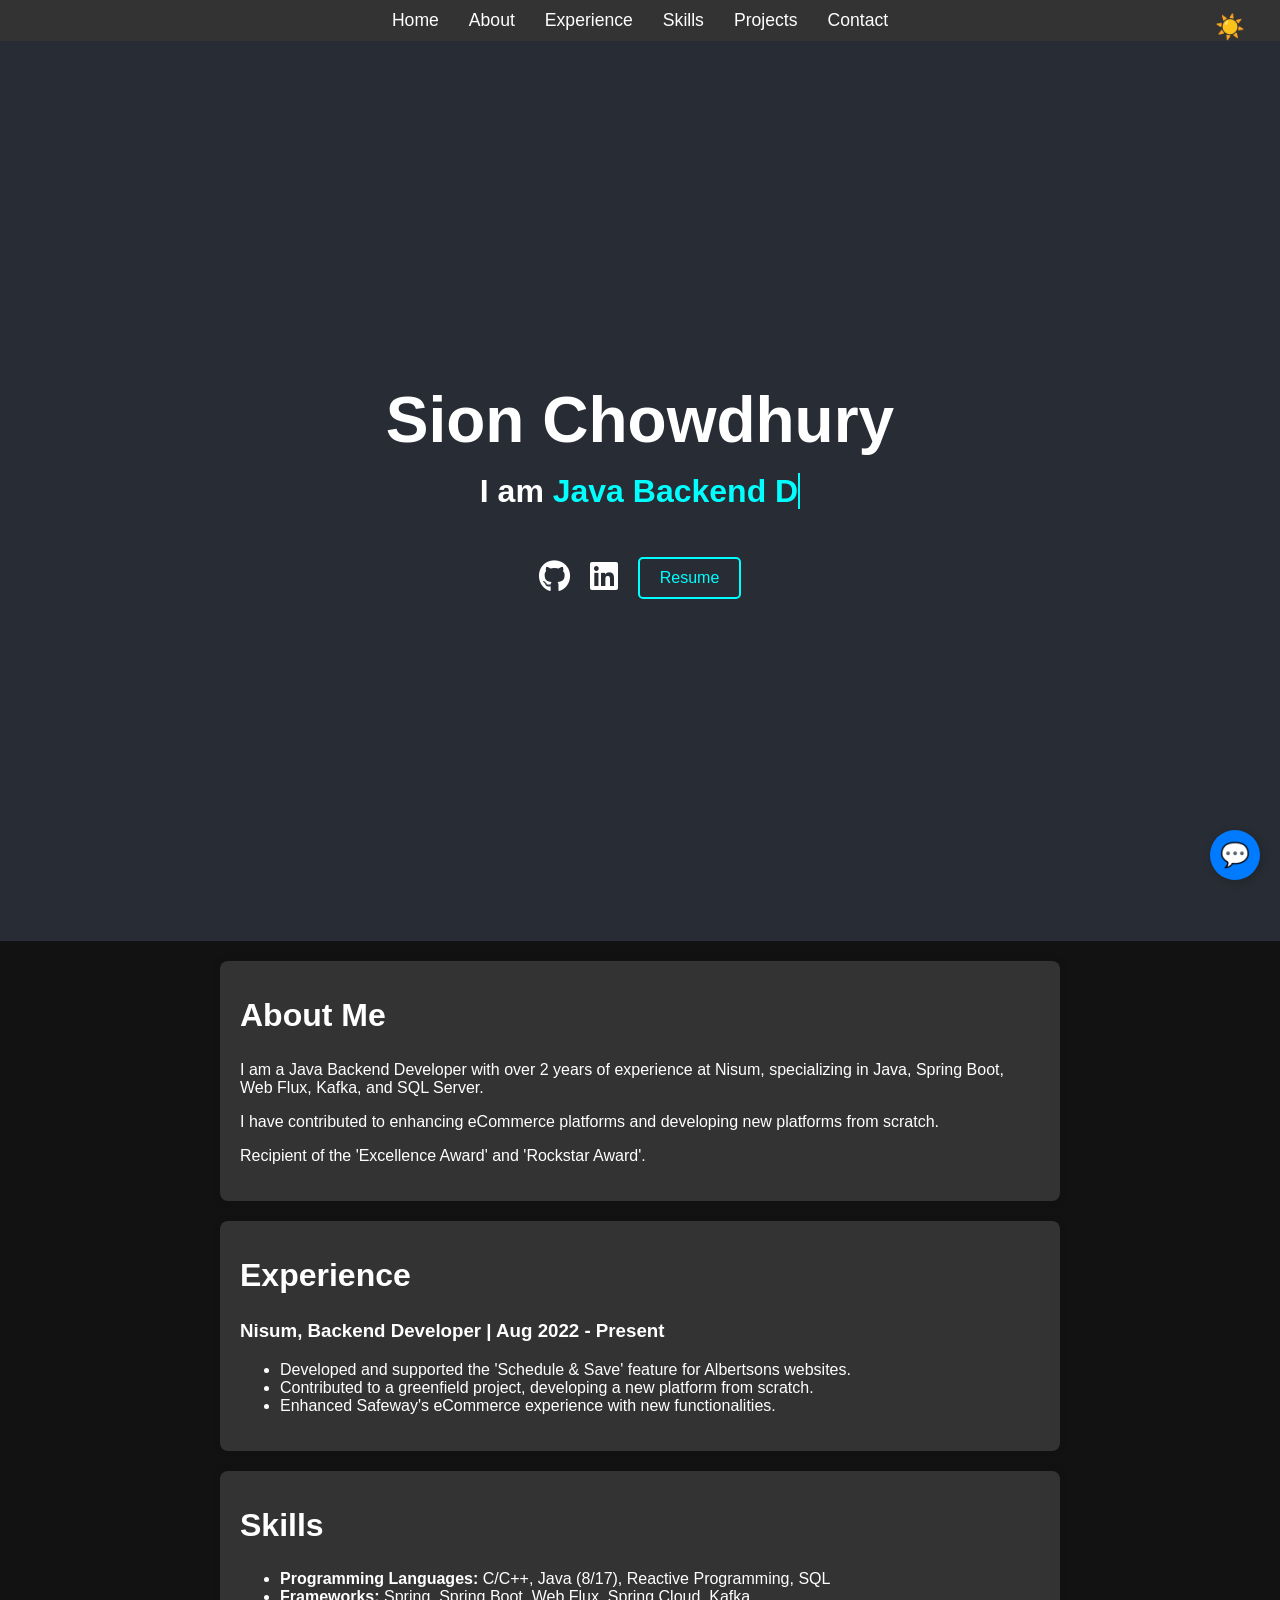
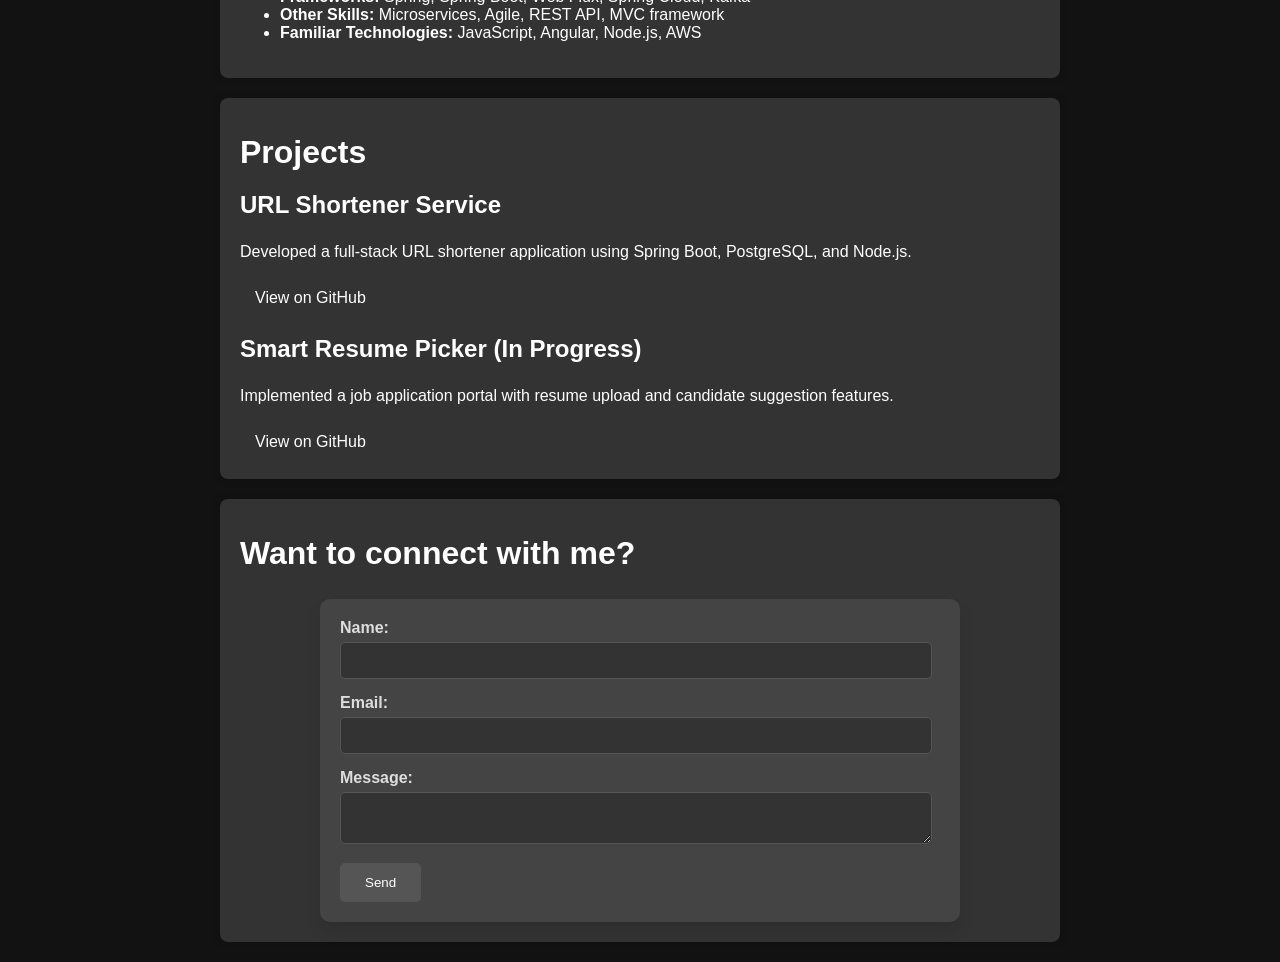
==== commit 46ba0662: "Revert "Update the looks and JS"" ====
--- a/docs/index.html
+++ b/docs/index.html
@@ -1,367 +1,156 @@
 <!DOCTYPE html>
 <html lang="en">
+
 <head>
     <meta charset="UTF-8">
     <meta name="viewport" content="width=device-width, initial-scale=1.0">
-    <title>Sion Chowdhury - Java Backend Developer</title>
+    <title>Sion Chowdhury - Portfolio</title>
     <link rel="stylesheet" href="styles.css">
-    <link rel="stylesheet" href="https://cdnjs.cloudflare.com/ajax/libs/font-awesome/6.4.0/css/all.min.css">
-    <link rel="preconnect" href="https://fonts.googleapis.com">
-    <link rel="preconnect" href="https://fonts.gstatic.com" crossorigin>
-    <link href="https://fonts.googleapis.com/css2?family=Poppins:wght@300;400;500;600;700&display=swap" rel="stylesheet">
-    <meta name="description" content="Portfolio of Sion Chowdhury, experienced Java Backend Developer specializing in Spring Boot, Kafka, and microservices.">
+    <link rel="stylesheet" href="https://cdnjs.cloudflare.com/ajax/libs/font-awesome/6.0.0-beta3/css/all.min.css">
+    <meta name="description" content="Portfolio of Sion Chowdhury, Java Backend Developer.">
+    <meta property="og:title" content="Sion Chowdhury - Portfolio">
+    <meta property="og:description"
+        content="Experienced Java Backend Developer specializing in scalable, high-performance applications.">
+    <meta property="og:image" content="path_to_image.jpg">
+    <meta property="og:url" content="your_website_url">
+
 </head>
 
 <body>
-    <!-- Navigation -->
-    <nav class="navbar">
-        <div class="nav-container">
-            <div class="nav-logo">
-                <span class="logo-text">Sion<span class="highlight">Dev</span></span>
-            </div>
-            <div class="nav-menu" id="nav-menu">
-                <a href="#hero" class="nav-link">Home</a>
-                <a href="#about" class="nav-link">About</a>
-                <a href="#experience" class="nav-link">Experience</a>
-                <a href="#skills" class="nav-link">Skills</a>
-                <a href="#projects" class="nav-link">Projects</a>
-                <a href="#contact" class="nav-link">Contact</a>
-            </div>
-            <div class="nav-toggle" id="nav-toggle">
-                <span class="bar"></span>
-                <span class="bar"></span>
-                <span class="bar"></span>
-            </div>
-            <button class="theme-toggle" id="theme-toggle">
-                <i class="fas fa-moon"></i>
+    <header>
+        <nav>
+            <button class="hamburger" id="hamburger">
+                <span></span>
+                <span></span>
+                <span></span>
             </button>
+            <ul id="nav-links">
+                <li><a href="#hero-section">Home</a></li>
+                <li><a href="#about">About</a></li>
+                <li><a href="#experience">Experience</a></li>
+                <li><a href="#skills">Skills</a></li>
+                <li><a href="#projects">Projects</a></li>
+                <li><a href="#contact">Contact</a></li>
+            </ul>
+            <button class="theme-toggle" id="theme-toggle">🌙</button>
+        </nav>
+    </header>
+
+
+    <div class="hero-section" id="hero-section">
+        <h1>Sion Chowdhury</h1>
+        <h2>I am <span id="typed-text"></span></h2>
+        <div class="social-icons dark-mode-icons">
+            <a href="https://github.com/Sion1407" target="_blank" aria-label="GitHub">
+                <i class="fab fa-github"></i>
+            </a>
+            <a href="http://www.linkedin.com/in/sionchowdhury" target="_blank" aria-label="LinkedIn">
+                <i class="fab fa-linkedin"></i>
+            </a>
+            <a href="/SionChowdhury_CV (3).pdf" download="Sion_Chowdhury_Resume" aria-label="Resume">
+                <button class="resume-btn">
+                    <span>Resume</span>
+                </button>
+            </a>
         </div>
-    </nav>
 
-    <!-- Hero Section -->
-    <section id="hero" class="hero">
-        <div class="hero-container">
-            <div class="hero-content">
-                <div class="hero-text-center">
-                    <h1 class="hero-title">
-                        Hi, I'm <span class="name-highlight">Sion Chowdhury</span>
-                    </h1>
-                    <div class="hero-subtitle">
-                        <span class="typing-text">I am a <span id="typed-text"></span><span class="cursor">|</span></span>
-                    </div>
-                    <p class="hero-description">
-                        Passionate Java Backend Developer with 2+ years of experience building scalable, 
-                        high-performance applications using cutting-edge technologies.
-                    </p>
-                    <div class="hero-buttons">
-                        <a href="#contact" class="btn btn-primary">
-                            <i class="fas fa-envelope"></i>
-                            Get In Touch
-                        </a>
-                        <a href="#projects" class="btn btn-secondary">
-                            <i class="fas fa-code"></i>
-                            View Work
-                        </a>
-                    </div>
-                    <div class="hero-social-links">
-                        <a href="https://github.com/Sion1407" target="_blank" aria-label="GitHub">
-                            <i class="fab fa-github"></i>
-                        </a>
-                        <a href="http://www.linkedin.com/in/sionchowdhury" target="_blank" aria-label="LinkedIn">
-                            <i class="fab fa-linkedin"></i>
-                        </a>
-                        <a href="/resume.pdf" download="SionChowdhuryJavaDev_3yrs.pdf" aria-label="Resume">
-                            <i class="fas fa-file-pdf"></i>
-                        </a>
-                    </div>
-                </div>
-            </div>
+        <div class="social-icons light-mode-icons">
+            <a href="https://github.com/Sion1407" target="_blank" aria-label="GitHub">
+                <i class="fab fa-github"></i>
+            </a>
+            <a href="http://www.linkedin.com/in/sionchowdhury" target="_blank" aria-label="LinkedIn">
+                <i class="fab fa-linkedin"></i>
+            </a>
+            <a href="/SionChowdhury_JavaCV.pdf" download="Sion_Chowdhury_Resume" aria-label="Resume">
+                <button class="resume-btn">
+                    <span>Resume</span>
+                </button>
+            </a>
         </div>
+
+    </div>
+
+
+
+    <section id="about">
+        <h2>About Me</h2>
+        <p>I am a Java Backend Developer with over 2 years of experience at Nisum, specializing in Java, Spring Boot,
+            Web Flux, Kafka, and SQL Server.</p>
+        <p>I have contributed to enhancing eCommerce platforms and developing new platforms from scratch.</p>
+        <p>Recipient of the 'Excellence Award' and 'Rockstar Award'.</p>
     </section>
 
-    <!-- About Section -->
-    <section id="about" class="section">
-        <div class="container">
-            <h2 class="section-title">About Me</h2>
-            <div class="about-content">
-                <div class="about-text">
-                    <p class="about-description">
-                        I am a dedicated Java Backend Developer with over 3 years of experience at Nisum, 
-                        specializing in designing and deploying scalable, high-performance applications.
-                        Skilled in optimizing system performance and enhancing eCommerce platforms, 
-                        and proficient in Java, Python, and AI/ML concepts.
-                    </p>
-                    <div class="stats-grid">
-                        <div class="stat-item">
-                            <div class="stat-number">3+</div>
-                            <div class="stat-label">Years Experience</div>
-                        </div>
-                        <div class="stat-item">
-                            <div class="stat-number">$1M+</div>
-                            <div class="stat-label">Cost Savings</div>
-                        </div>
-                        <div class="stat-item">
-                            <div class="stat-number">2</div>
-                            <div class="stat-label">Awards Won</div>
-                        </div>
-                        <div class="stat-item">
-                            <div class="stat-number">8.96</div>
-                            <div class="stat-label">CGPA</div>
-                        </div>
-                    </div>
-                </div>
-            </div>
-        </div>
-    </section>
-    
-
-    <!-- Experience Section -->
-    <section id="experience" class="section section-alt">
-        <div class="container">
-            <h2 class="section-title">Experience</h2>
-            <div class="timeline">
-                <div class="timeline-item">
-                    <div class="timeline-marker"></div>
-                    <div class="timeline-content">
-                        <div class="timeline-header">
-                            <h3>Java Backend Developer</h3>
-                            <span class="company">Nisum</span>
-                            <span class="duration">Aug 2022 - Present</span>
-                        </div>
-                        <div class="timeline-description">
-                            <ul>
-                                <li>Spearheaded the development and optimization of the Schedule & Save platform for Albertsons’ eCommerce site, increasing user engagement by 35% and boosting sales by 20%.</li>
-                                <li>Enhanced codebase efficiency, reducing application latency by 60% and improving UX.</li>
-                                <li>Created in-house platform saving clients $1M annually by removing third-party dependencies.</li>
-                                <li>Designed and implemented 20+ APIs for Safeway’s eCommerce platform, reducing system downtime by 15%.</li>
-                                <li>Developed functional tests with Docker TestContainer and JUnit achieving 85%+ code coverage.</li>
-                                <li>Fixed Sonar & Veracode vulnerabilities, improving security by 30%.</li>
-                                <li>Implemented third-party payment gateway integrations and error handling logic for resilience.</li>
-                                <li>Leveraged GitHub Copilot to accelerate development and meet sprint deadlines.</li>
-                            </ul>
-                        </div>
-                        <div class="awards">
-                            <span class="award-badge">Excellence Award</span>
-                            <span class="award-badge">Rockstar Award</span>
-                        </div>
-                    </div>
-                </div>
-            </div>
-        </div>
-    </section>
-    
-
-    <!-- Skills Section -->
-    <section id="skills" class="section">
-        <div class="container">
-            <h2 class="section-title">Technical Skills</h2>
-            <div class="skills-grid">
-                <div class="skill-category">
-                    <h3>Programming Languages</h3>
-                    <div class="skill-tags">
-                        <span class="skill-tag">Java 8/17</span>
-                        <span class="skill-tag">Python</span>
-                        <span class="skill-tag">SQL</span>
-                        <span class="skill-tag">Data Structures</span>
-                        <span class="skill-tag">Algorithms</span>
-                        <span class="skill-tag">JSON</span>
-                    </div>
-                </div>
-                <div class="skill-category">
-                    <h3>Frameworks & Libraries</h3>
-                    <div class="skill-tags">
-                        <span class="skill-tag">Spring Boot</span>
-                        <span class="skill-tag">Spring WebFlux</span>
-                        <span class="skill-tag">Spring Cloud</span>
-                        <span class="skill-tag">Kafka</span>
-                        <span class="skill-tag">Scikit-learn</span>
-                    </div>
-                </div>
-                <div class="skill-category">
-                    <h3>Databases & Cloud</h3>
-                    <div class="skill-tags">
-                        <span class="skill-tag">MS SQL Server</span>
-                        <span class="skill-tag">PostgreSQL</span>
-                        <span class="skill-tag">MongoDB</span>
-                        <span class="skill-tag">AWS</span>
-                        <span class="skill-tag">Azure Kubernetes Services</span>
-                    </div>
-                </div>
-                <div class="skill-category">
-                    <h3>Concepts & Tools</h3>
-                    <div class="skill-tags">
-                        <span class="skill-tag">Microservices Architecture</span>
-                        <span class="skill-tag">REST API Design</span>
-                        <span class="skill-tag">Agile Methodologies</span>
-                        <span class="skill-tag">GenAI</span>
-                        <span class="skill-tag">GitHub CI/CD</span>
-                        <span class="skill-tag">Docker</span>
-                        <span class="skill-tag">Grafana</span>
-                    </div>
-                </div>
-            </div>
-        </div>
-    </section>
-    
-
-    <!-- Projects Section -->
-    <section id="projects" class="section section-alt">
-        <div class="container">
-            <h2 class="section-title">Featured Projects</h2>
-            <div class="projects-grid">
-                <div class="project-card">
-                    <div class="project-header">
-                        <h3>URL Shortener with Enhanced Analytics</h3>
-                        <a href="https://github.com/Sion1407/URL-Shortner" target="_blank" class="project-link">
-                            <i class="fab fa-github"></i>
-                        </a>
-                    </div>
-                    <p class="project-description">
-                        Full-stack URL shortener handling 1000+ daily unique requests with analytics dashboard and Nginx load balancing.
-                    </p>
-                    <div class="project-tech">
-                        <span class="tech-tag">Java 21</span>
-                        <span class="tech-tag">Spring Boot</span>
-                        <span class="tech-tag">PostgreSQL</span>
-                        <span class="tech-tag">Nginx</span>
-                        <span class="tech-tag">Python (Analytics)</span>
-                    </div>
-                </div>
-                <div class="project-card">
-                    <div class="project-header">
-                        <h3>Banking Application With OAuth2</h3>
-                        <a href="https://github.com/Sion1407/FinFlow" target="_blank" class="project-link">
-                            <i class="fab fa-github"></i>
-                        </a>
-                    </div>
-                    <p class="project-description">
-                        Reactive banking application built on Spring Boot with OAuth2 authentication and hosted on Google Cloud Platform.
-                    </p>
-                    <div class="project-tech">
-                        <span class="tech-tag">Spring Boot</span>
-                        <span class="tech-tag">OAuth2</span>
-                        <span class="tech-tag">Google Cloud Platform</span>
-                        <span class="tech-tag">Kubernetes</span>
-                    </div>
-                </div>
-                <div class="project-card">
-                    <div class="project-header">
-                        <h3>Gen-AI Resume Chatbot</h3>
-                        <a href="https://github.com/Sion1407/AI-Resume-Chatbot" target="_blank" class="project-link">
-                            <i class="fab fa-github"></i>
-                        </a>
-                    </div>
-                    <p class="project-description">
-                        AI-driven chatbot using Google Gemini API enabling real-time Q&A based on my resume.
-                    </p>
-                    <div class="project-tech">
-                        <span class="tech-tag">FastAPI</span>
-                        <span class="tech-tag">Google Gemini AI</span>
-                        <span class="tech-tag">Python</span>
-                        <span class="tech-tag">HTML/CSS/JS</span>
-                    </div>
-                </div>
-            </div>
-        </div>
-    </section>
-    
-
-    <!-- Contact Section -->
-    <section id="contact" class="section">
-        <div class="container">
-            <h2 class="section-title">Let's Connect</h2>
-            <div class="contact-content">
-                <div class="contact-form-container">
-                    <form id="contact-form" class="contact-form">
-                        <div class="form-group">
-                            <label for="name">Name</label>
-                            <input type="text" id="name" name="name" required>
-                        </div>
-                        <div class="form-group">
-                            <label for="email">Email</label>
-                            <input type="email" id="email" name="email" required>
-                        </div>
-                        <div class="form-group">
-                            <label for="message">Message</label>
-                            <textarea id="message" name="message" rows="6" required></textarea>
-                        </div>
-                        <button type="submit" class="btn btn-primary">
-                            <i class="fas fa-paper-plane"></i>
-                            Send Message
-                        </button>
-                    </form>
-                </div>
-            </div>
-        </div>
+    <section id="experience">
+        <h2>Experience</h2>
+        <h3>Nisum, Backend Developer | Aug 2022 - Present</h3>
+        <ul>
+            <li>Developed and supported the 'Schedule & Save' feature for Albertsons websites.</li>
+            <li>Contributed to a greenfield project, developing a new platform from scratch.</li>
+            <li>Enhanced Safeway's eCommerce experience with new functionalities.</li>
+        </ul>
     </section>
 
-    <!-- Footer -->
-    <footer class="footer">
-        <div class="container">
-            <div class="footer-content">
-                <p>&copy; 2025 Sion Chowdhury. All rights reserved.</p>
+    <section id="skills">
+        <h2>Skills</h2>
+        <ul>
+            <li><strong>Programming Languages:</strong> C/C++, Java (8/17), Reactive Programming, SQL</li>
+            <li><strong>Frameworks:</strong> Spring, Spring Boot, Web Flux, Spring Cloud, Kafka</li>
+            <li><strong>Other Skills:</strong> Microservices, Agile, REST API, MVC framework</li>
+            <li><strong>Familiar Technologies:</strong> JavaScript, Angular, Node.js, AWS</li>
+        </ul>
+    </section>
+
+    <section id="projects">
+        <h2>Projects</h2>
+        <h3>URL Shortener Service</h3>
+        <p>Developed a full-stack URL shortener application using Spring Boot, PostgreSQL, and Node.js.</p>
+        <a href="https://github.com/Sion1407/Sion_vt_08_08_2024" target="_blank">View on GitHub</a>
+        <h3>Smart Resume Picker (In Progress)</h3>
+        <p>Implemented a job application portal with resume upload and candidate suggestion features.</p>
+        <a href="https://github.com/Sion1407/Smart-Resume-Picker" target="_blank">View on GitHub</a>
+    </section>
+
+    <section id="contact">
+        <h2>Want to connect with me?</h2>
+        <form id="hireMeForm" action="https://getform.io/f/awngeyzb" method="POST">
+            <div class="form-group">
+                <label for="name">Name:</label>
+                <input type="text" id="name" name="name" required>
             </div>
+            <div class="form-group">
+                <label for="email">Email:</label>
+                <input type="email" id="email" name="email" required>
+            </div>
+            <div class="form-group">
+                <label for="message">Message:</label>
+                <textarea id="message" name="message" required></textarea>
+            </div>
+            <button type="submit" class="submit-btn">Send</button>
+        </form>
+    </section>
+
+    <!-- Thank You Popup -->
+    <div id="thankYouPopup" class="popup">
+        <div class="popup-content">
+            <h2>Thank You!</h2>
+            <p>Your request has been sent.</p>
+            <button id="closePopup">Close</button>
         </div>
-    </footer>
+    </div>
 
-    <!-- Enhanced AI Chatbot -->
-    <div class="chatbot-container" id="chatbot-container">
-        <!-- Chat Toggle Button -->
-        <div class="chat-button" id="chat-button">
-            <div class="chat-button-icon">
-                <i class="fas fa-comments"></i>
-            </div>
-            <div class="chat-button-pulse"></div>
+    <div id="chat-button" onclick="toggleChat()">
+        💬
+    </div>
+    <!-- Chat Window -->
+    <div id="chat-container-wrapper">
+        <div id="chat-header">
+            <span>Chat with Me</span>
+            <button id="close-chat" onclick="toggleChat()">×</button>
         </div>
-
-        <!-- Chat Window -->
-        <div class="chat-window" id="chat-window">
-            <div class="chat-header">
-                <div class="chat-avatar">
-                    <i class="fas fa-robot"></i>
-                </div>
-                <div class="chat-header-info">
-                    <div class="chat-title">Sion's Assistant</div>
-                    <div class="chat-status">Online</div>
-                </div>
-                <button class="chat-close" id="chat-close">
-                    <i class="fas fa-times"></i>
-                </button>
-            </div>
-
-            <div class="chat-messages" id="chat-messages">
-                <div class="chat-message bot-message" id="welcome-message">
-                    <div class="message-avatar">
-                        <i class="fas fa-robot"></i>
-                    </div>
-                    <div class="message-content">
-                        <div class="message-bubble">
-                            <div class="typing-indicator" id="welcome-typing">
-                                <span></span>
-                                <span></span>
-                                <span></span>
-                            </div>
-                            <div class="message-text" id="welcome-text" style="display: none;">
-                                Hi! I'm Sion's AI assistant. Ask me anything about his experience, skills, or projects! 🚀
-                            </div>
-                        </div>
-                    </div>
-                </div>
-            </div>
-
-            <div class="chat-input-container">
-                <div class="chat-input-wrapper">
-                    <input type="text" id="chat-input" placeholder="Ask about Sion's experience..." maxlength="500">
-                    <button class="chat-send-btn" id="chat-send-btn">
-                        <i class="fas fa-paper-plane"></i>
-                    </button>
-                </div>
-                <div class="chat-suggestions" id="chat-suggestions">
-                    <button class="suggestion-btn">Tell me about Sion's experience</button>
-                    <button class="suggestion-btn">What technologies does he use?</button>
-                    <button class="suggestion-btn">Show me his projects</button>
-                </div>
-            </div>
+        <div id="chat-container"></div>
+        <div id="input-container">
+            <input type="text" id="user-input" placeholder="Ask me something...">
+            <button onclick="sendMessage()">Send</button>
         </div>
     </div>
 
--- a/docs/styles.css
+++ b/docs/styles.css
@@ -1,1615 +1,810 @@
-/* ===== MODERN PORTFOLIO CSS WITH INNOVATIVE OVERLAPPING SOLUTION ===== */
-
-/* CSS Variables for Theme Management */
-:root {
-    /* Light Theme Colors */
-    --primary-color: #667eea;
-    --secondary-color: #764ba2;
-    --accent-color: #f093fb;
-    --text-primary: #2d3748;
-    --text-secondary: #4a5568;
-    --text-muted: #718096;
-    --bg-primary: #ffffff;
-    --bg-secondary: #f7fafc;
-    --bg-alt: #edf2f7;
-    --border-color: #e2e8f0;
-    --shadow-light: rgba(0, 0, 0, 0.1);
-    --shadow-medium: rgba(0, 0, 0, 0.15);
-    --shadow-heavy: rgba(0, 0, 0, 0.25);
-    
-    /* Gradients */
-    --gradient-primary: linear-gradient(135deg, #667eea 0%, #764ba2 100%);
-    --gradient-accent: linear-gradient(135deg, #f093fb 0%, #f5576c 100%);
-    --gradient-hero: linear-gradient(135deg, #667eea 0%, #764ba2 50%, #f093fb 100%);
-    
-    /* Spacing */
-    --section-padding: 5rem 0;
-    --container-padding: 0 2rem;
-    
-    /* Typography */
-    --font-family: 'Poppins', -apple-system, BlinkMacSystemFont, 'Segoe UI', Roboto, sans-serif;
-    --font-weight-light: 300;
-    --font-weight-normal: 400;
-    --font-weight-medium: 500;
-    --font-weight-semibold: 600;
-    --font-weight-bold: 700;
-    
-    /* Transitions */
-    --transition-fast: all 0.2s ease;
-    --transition-medium: all 0.3s ease;
-    --transition-slow: all 0.5s ease;
-    --transition-smooth: all 0.4s cubic-bezier(0.25, 0.46, 0.45, 0.94);
-    
-    /* Innovative Spacing Variables */
-    --hero-social-offset: 0px;
-    --about-margin-dynamic: 2rem;
-}
-
-/* Dark Theme */
-[data-theme="dark"] {
-    --primary-color: #667eea;
-    --secondary-color: #764ba2;
-    --accent-color: #f093fb;
-    --text-primary: #f7fafc;
-    --text-secondary: #e2e8f0;
-    --text-muted: #a0aec0;
-    --bg-primary: #1a202c;
-    --bg-secondary: #2d3748;
-    --bg-alt: #4a5568;
-    --border-color: #4a5568;
-    --shadow-light: rgba(0, 0, 0, 0.3);
-    --shadow-medium: rgba(0, 0, 0, 0.4);
-    --shadow-heavy: rgba(0, 0, 0, 0.6);
-}
-
-/* ===== BASE STYLES ===== */
-* {
+/* General Styles */
+body {
+    font-family: Arial, sans-serif;
     margin: 0;
     padding: 0;
-    box-sizing: border-box;
+    transition: background-color 0.3s, color 0.3s;
+    background-color: #121212;
+    color: white;
+
+    --background-color: #444;
+    --text-color: #ddd;
+    --input-background-color: #333;
+    --input-border-color: #555;
+    --input-focus-border-color: #888;
+    --submit-btn-bg-color: #555;
+    --submit-btn-hover-bg-color: #777;
+    --popup-background-color: white;
+    --popup-text-color: #333;
+    --popup-subtext-color: #555;
+    --popup-button-bg-color: #007BFF;
+    --popup-button-hover-bg-color: #0056b3;
+    --box-shadow-color: rgba(0, 0, 0, 0.1);
+    --box-shadow-hover-color: rgba(0, 0, 0, 0.2);
+}
+
+body.light-theme {
+    --background-color: #f9f9f9;
+    --text-color: #333;
+    --input-background-color: #fff;
+    --input-border-color: #ccc;
+    --input-focus-border-color: #007BFF;
+    --submit-btn-bg-color: #007BFF;
+    --submit-btn-hover-bg-color: #0056b3;
+    --popup-background-color: #fff;
+    --popup-text-color: #333;
+    --popup-subtext-color: #555;
+    --popup-button-bg-color: #007BFF;
+    --popup-button-hover-bg-color: #0056b3;
+    --box-shadow-color: rgba(0, 0, 0, 0.1);
+    --box-shadow-hover-color: rgba(0, 0, 0, 0.2);
 }
 
 html {
     scroll-behavior: smooth;
-    font-size: 16px;
-    /* Enhanced scrolling performance */
-    -webkit-overflow-scrolling: touch;
-    scroll-padding-top: 80px;
-}
-
-body {
-    font-family: var(--font-family);
-    font-weight: var(--font-weight-normal);
-    line-height: 1.6;
-    color: var(--text-primary);
-    background-color: var(--bg-primary);
-    transition: var(--transition-medium);
-    overflow-x: hidden;
-    /* Enhanced scrolling performance */
-    -webkit-backface-visibility: hidden;
-    backface-visibility: hidden;
-    -webkit-perspective: 1000;
-    perspective: 1000;
-}
-
-/* ===== NAVIGATION WITH SCROLL EFFECTS ===== */
-.navbar {
+}
+
+
+header {
+    background-color: #333;
+    color: white;
+    padding: 10px 20px;
+    text-align: center;
+    position: sticky;
+    top: 0;
+    z-index: 1000;
+}
+
+
+nav ul {
+    list-style: none;
+    padding: 0;
+    margin: 0;
+    display: flex;
+    justify-content: center;
+}
+
+nav ul li {
+    margin: 0 15px;
+}
+
+nav ul li a {
+    color: white;
+    text-decoration: none;
+    font-size: 1.1em;
+    transition: color 0.3s;
+}
+
+nav ul li a:hover {
+    color: #ddd;
+}
+
+/* Hero Section */
+.hero-section {
+    display: flex;
+    flex-direction: column;
+    justify-content: center;
+    align-items: center;
+    height: 100vh;
+    background-color: #282c34;
+    color: white;
+    text-align: center;
+}
+
+body.dark-theme .hero-section {
+    background-color: #282c34;
+    /* Dark background */
+    color: white;
+    /* Default text color */
+}
+
+body.light-theme .hero-section {
+    background-color: #f4f4f4;
+    /* Light background */
+    color: #333;
+    /* Dark text color */
+}
+
+h1 {
+    font-size: 4rem;
+    margin: 0;
+}
+
+h2 {
+    font-size: 2rem;
+    margin-top: 1rem;
+}
+
+#typed-text {
+    border-right: 2px solid;
+    white-space: nowrap;
+    overflow: hidden;
+    color: #00FFFF;
+    /* Cyan color for text */
+    transition: color 0.5s ease;
+}
+
+body.light-theme #typed-text {
+    color: #ff6347;
+    /* Tomato color in light theme */
+}
+
+/* ICONS */
+/* Common styles for social icons and resume button */
+/* Common styles for social icons and resume button */
+.social-icons {
+    display: flex;
+    justify-content: center;
+    align-items: center;
+    margin-top: 20px;
+}
+
+.social-icons a {
+    margin: 0 10px;
+    text-decoration: none;
+    font-size: 2rem;
+    transition: color 0.3s ease;
+}
+
+.social-icons a:hover {
+    color: #00FFFF;
+    /* Cyan color on hover */
+}
+
+.resume-btn {
+    display: flex;
+    align-items: center;
+    justify-content: center;
+    padding: 10px 20px;
+    background-color: transparent;
+    /* Transparent background */
+    color: #00FFFF !important;
+    /* Cyan text color */
+    border: 2px solid #00FFFF !important;
+    /* Cyan border */
+    border-radius: 5px;
+    cursor: pointer;
+    font-size: 1rem;
+    position: relative;
+    overflow: hidden;
+    /* Ensure the icon stays within the button */
+    transition: color 0.3s ease, background-color 0.3s ease;
+    text-align: center;
+}
+
+/* Resume button text visibility */
+.resume-btn span {
+    display: block;
+    transition: opacity 0.3s ease;
+    /* Smooth transition */
+}
+
+/* Hide the text on hover */
+.resume-btn:hover span {
+    opacity: 0;
+    /* Hide text on hover */
+}
+
+/* FontAwesome download icon */
+.resume-btn::before {
+    content: "\f019";
+    /* FontAwesome download icon */
+    font-family: "Font Awesome 5 Free";
+    font-weight: 900;
+    font-size: 1.2rem;
+    color: #00FFFF !important;
+    /* Cyan icon color */
+    position: absolute;
+    top: 50%;
+    left: 50%;
+    transform: translate(-50%, -50%);
+    /* Center the icon */
+    opacity: 0;
+    /* Hidden by default */
+    transition: opacity 0.3s ease;
+}
+
+/* Show icon on hover */
+.resume-btn:hover::before {
+    opacity: 1;
+    /* Show icon on hover */
+}
+
+/* Dark mode styles */
+.dark-mode-icons a {
+    color: #fff;
+    /* White color for dark mode */
+}
+
+.dark-mode-icons .resume-btn {
+    color: #00FFFF !important;
+    /* Cyan text color for dark mode */
+    border-color: #00FFFF !important;
+    /* Cyan border for dark mode */
+}
+
+.dark-mode-icons .resume-btn::before {
+    color: #00FFFF !important;
+    /* Cyan icon color for dark mode */
+}
+
+/* Light mode styles */
+.light-mode-icons {
+    display: none;
+    /* Hide light mode icons by default */
+}
+
+body.light-theme .light-mode-icons {
+    display: flex;
+    /* Show light mode icons in light theme */
+}
+
+body.light-theme .dark-mode-icons {
+    display: none;
+    /* Hide dark mode icons in light theme */
+}
+
+.light-mode-icons a {
+    color: #121212;
+    /* Dark color for light mode */
+}
+
+.light-mode-icons .resume-btn {
+    color: #121212 !important;
+    /* Dark text color for light mode */
+    border-color: #121212 !important;
+    /* Dark border for light mode */
+}
+
+.light-mode-icons .resume-btn::before {
+    color: #121212 !important;
+    /* Dark icon color for light mode */
+}
+
+
+
+
+
+
+section {
+    padding: 20px;
+    margin: 20px auto;
+    max-width: 800px;
+    background-color: #333;
+    border-radius: 8px;
+    box-shadow: 0 0 10px rgba(0, 0, 0, 0.1);
+    color: white;
+    transition: background-color 0.3s, color 0.3s;
+}
+
+#home {
+    text-align: center;
+}
+
+#home h1 {
+    margin: 10px 0;
+}
+
+#home p {
+    font-size: 1.2em;
+}
+
+#home div a {
+    display: inline-block;
+    margin: 10px;
+    padding: 10px 20px;
+    background-color: #333;
+    color: white;
+    border-radius: 5px;
+    text-decoration: none;
+    transition: background-color 0.3s, color 0.3s;
+}
+
+#home div a:hover {
+    background-color: #555;
+}
+
+footer {
+    text-align: center;
+    padding: 20px 0;
+    background-color: #333;
+    color: white;
+    position: fixed;
+    bottom: 0;
+    width: 100%;
+}
+
+.hamburger {
+    display: none;
+    flex-direction: column;
+    justify-content: space-between;
+    width: 30px;
+    height: 25px;
+    background: transparent;
+    border: none;
+    cursor: pointer;
+    z-index: 1000;
+}
+
+.hamburger span {
+    width: 100%;
+    height: 3px;
+    background-color: white;
+    border-radius: 2px;
+    transition: all 0.3s ease;
+}
+
+.hamburger.active span:nth-child(1) {
+    transform: rotate(45deg) translateY(10px);
+}
+
+.hamburger.active span:nth-child(2) {
+    opacity: 0;
+}
+
+.hamburger.active span:nth-child(3) {
+    transform: rotate(-45deg) translateY(-10px);
+}
+
+/* Hire Me Form Styles */
+/* Form Styles */
+#hireMeForm {
+    max-width: 600px;
+    margin: 0 auto;
+    padding: 20px;
+    background-color: var(--background-color);
+    border-radius: 10px;
+    box-shadow: 0 10px 15px var(--box-shadow-color);
+    transition: transform 0.3s ease-in-out, box-shadow 0.3s ease-in-out;
+}
+
+#hireMeForm:hover {
+    transform: translateY(-5px);
+    box-shadow: 0 15px 20px var(--box-shadow-hover-color);
+}
+
+body.light-theme #hireMeForm {
+    background-color: var(--background-color);
+    box-shadow: 0 10px 15px var(--box-shadow-color);
+}
+
+body.light-theme #hireMeForm:hover {
+    box-shadow: 0 15px 20px var(--box-shadow-hover-color);
+}
+
+.form-group {
+    margin-bottom: 15px;
+}
+
+.form-group label {
+    display: block;
+    margin-bottom: 5px;
+    color: var(--text-color);
+    font-weight: bold;
+}
+
+.form-group input,
+.form-group textarea {
+    width: 95%;
+    padding: 10px;
+    background-color: var(--input-background-color);
+    color: var(--text-color);
+    border: 1px solid var(--input-border-color);
+    border-radius: 5px;
+    transition: border-color 0.3s ease, box-shadow 0.3s ease;
+}
+
+body.light-theme .form-group input,
+body.light-theme .form-group textarea {
+    background-color: var(--input-background-color);
+    border-color: var(--input-border-color);
+}
+
+.form-group input:focus,
+.form-group textarea:focus {
+    border-color: var(--input-focus-border-color);
+    box-shadow: 0 0 10px rgba(136, 136, 136, 0.5);
+}
+
+body.light-theme .form-group input:focus,
+body.light-theme .form-group textarea:focus {
+    border-color: var(--input-focus-border-color);
+}
+
+.submit-btn {
+    display: inline-block;
+    background-color: var(--submit-btn-bg-color);
+    color: white;
+    padding: 12px 25px;
+    border: none;
+    border-radius: 5px;
+    cursor: pointer;
+    transition: background-color 0.3s ease, transform 0.3s ease;
+}
+
+body.light-theme .submit-btn {
+    background-color: var(--submit-btn-bg-color);
+}
+
+.submit-btn:hover {
+    background-color: var(--submit-btn-hover-bg-color);
+    transform: scale(1.05);
+}
+
+body.light-theme .submit-btn:hover {
+    background-color: var(--submit-btn-hover-bg-color);
+}
+
+/* Popup Styles */
+.popup {
+    display: none;
     position: fixed;
     top: 0;
     left: 0;
-    right: 0;
-    background: rgba(255, 255, 255, 0.95);
-    backdrop-filter: blur(20px);
-    border-bottom: 1px solid var(--border-color);
+    width: 100%;
+    height: 100%;
+    background-color: rgba(0, 0, 0, 0.8);
+    justify-content: center;
+    align-items: center;
     z-index: 1000;
-    transition: var(--transition-smooth);
-    transform: translateY(0);
-}
-
-.navbar.scrolled {
-    padding: 0.5rem 0;
-    box-shadow: 0 4px 20px var(--shadow-light);
-}
-
-.navbar.hidden {
-    transform: translateY(-100%);
-}
-
-[data-theme="dark"] .navbar {
-    background: rgba(26, 32, 44, 0.95);
-}
-
-.nav-container {
-    max-width: 1200px;
-    margin: 0 auto;
-    padding: 1rem 2rem;
+}
+
+.popup-content {
+    background-color: var(--popup-background-color);
+    padding: 20px;
+    border-radius: 10px;
+    text-align: center;
+    animation: fadeIn 0.5s ease-in-out;
+    box-shadow: 0 10px 20px var(--box-shadow-hover-color);
+}
+
+.popup-content h2 {
+    color: var(--popup-text-color);
+    margin-bottom: 10px;
+}
+
+.popup-content p {
+    color: var(--popup-subtext-color);
+    margin-bottom: 20px;
+}
+
+.popup-content button {
+    background-color: var(--popup-button-bg-color);
+    color: white;
+    padding: 10px 20px;
+    border: none;
+    border-radius: 5px;
+    cursor: pointer;
+    transition: background-color 0.3s ease, transform 0.3s ease;
+}
+
+.popup-content button:hover {
+    background-color: var(--popup-button-hover-bg-color);
+    transform: scale(1.05);
+}
+
+/* Fade-in Animation */
+@keyframes fadeIn {
+    from {
+        opacity: 0;
+        transform: scale(0.8);
+    }
+
+    to {
+        opacity: 1;
+        transform: scale(1);
+    }
+}
+
+
+
+
+/* Responsive Menu */
+@media (max-width: 768px) {
+    .hamburger {
+        display: flex;
+    }
+
+    #nav-links {
+        display: none;
+        flex-direction: column;
+        align-items: center;
+        width: 100%;
+        background-color: #333;
+        position: absolute;
+        top: 50px;
+        left: 0;
+        padding: 20px 0;
+        transition: max-height 0.5s ease;
+        overflow: hidden;
+        max-height: 0;
+    }
+
+    body.light-theme #nav-links {
+        background-color: white;
+    }
+
+    #nav-links.active {
+        display: flex;
+        max-height: 300px;
+        /* Adjust based on the number of links */
+    }
+
+    nav ul li {
+        margin: 10px 0;
+    }
+}
+
+/* Theme Toggle */
+.theme-toggle {
+    position: absolute;
+    right: 20px;
+    top: 5px;
+    /* Center the button vertically in the header */
+    background: none;
+    border: none;
+    cursor: pointer;
+    font-size: 1.5em;
+    color: white;
+    transition: transform 0.3s ease, color 0.3s ease;
+}
+
+.theme-toggle:hover {
+    transform: rotate(20deg);
+}
+
+/* Dark and Light Theme */
+body.light-theme {
+    background-color: #f4f4f4;
+    color: #333;
+}
+
+body.light-theme header {
+    background-color: #fff;
+    color: #333;
+}
+
+body.light-theme nav ul li a {
+    color: #333;
+}
+
+body.light-theme nav ul li a:hover {
+    color: #666;
+}
+
+body.light-theme section {
+    background-color: #fff;
+    color: #333;
+    box-shadow: 0 0 10px rgba(0, 0, 0, 0.1);
+}
+
+body.light-theme #home div a {
+    background-color: #fff;
+    color: #333;
+}
+
+body.light-theme #home div a:hover {
+    background-color: #ddd;
+}
+
+body.light-theme footer {
+    background-color: #fff;
+    color: #333;
+}
+
+body.light-theme .theme-toggle {
+    color: #333;
+}
+
+body.light-theme .hamburger span {
+    background-color: #333;
+    /* Make sure the hamburger lines are visible in light mode */
+}
+
+/* Smooth transition */
+body,
+section,
+nav ul li a,
+footer,
+#home div a {
+    transition: background-color 0.5s ease, color 0.5s ease;
+}
+
+#nav-links {
+    transition: max-height 0.5s ease-in-out;
+}
+
+/* Base Styles for the Projects Section */
+#projects {
+    background-color: #333;
+    color: var(--projects-text-color);
+}
+
+#projects h2 {
+    font-size: 2em;
+    margin-bottom: 20px;
+    color: var(--projects-title-color);
+}
+
+#projects h3 {
+    font-size: 1.5em;
+    margin-top: 20px;
+    color: var(--projects-subtitle-color);
+}
+
+#projects p {
+    margin-bottom: 10px;
+    color: var(--projects-text-color);
+}
+
+/* Link Styles */
+#projects a {
+    display: inline-block;
+    margin-top: 10px;
+    padding: 8px 15px;
+    background-color: var(--link-background-color);
+    color: var(--link-text-color);
+    text-decoration: none;
+    border-radius: 5px;
+    transition: background-color 0.3s ease, color 0.3s ease, transform 0.3s ease;
+}
+
+#projects a:hover {
+    background-color: var(--link-hover-background-color);
+    color: var(--link-hover-text-color);
+    transform: scale(1.05);
+}
+
+/* Dark Mode Variables */
+body.dark-theme #projects {
+    --projects-background-color: #222;
+    --projects-text-color: #ddd;
+    --projects-title-color: #fff;
+    --projects-subtitle-color: #aaa;
+    --link-background-color: #dddddd;
+    --link-text-color: #fff;
+    --link-hover-background-color: #777;
+    --link-hover-text-color: #fff;
+}
+
+/* Light Mode Variables */
+body.light-theme #projects {
+    --projects-background-color: #f9f9f9;
+    --projects-text-color: #333;
+    --projects-title-color: #000;
+    --projects-subtitle-color: #555;
+    --link-background-color: #007BFF;
+    --link-text-color: #fff;
+    --link-hover-background-color: #0056b3;
+    --link-hover-text-color: #fff;
+}
+
+/* Chat */
+/* Floating Chat Icon */
+#chat-button {
+    position: fixed;
+    bottom: 20px;
+    right: 20px; /* Change to left: 20px; for left-side placement */
+    background-color: #007BFF;
+    color: white;
+    width: 50px;
+    height: 50px;
+    display: flex;
+    align-items: center;
+    justify-content: center;
+    border-radius: 50%;
+    cursor: pointer;
+    font-size: 24px;
+    box-shadow: 2px 2px 10px rgba(0, 0, 0, 0.2);
+    transition: all 0.3s ease-in-out;
+}
+
+#chat-button:hover {
+    background-color: #0056b3;
+}
+
+/* Chat Window */
+#chat-container-wrapper {
+    position: fixed;
+    bottom: 80px; /* Adjust to move chat window above the button */
+    right: 20px; /* Change to left: 20px; for left-side placement */
+    width: 350px;
+    max-height: 500px;
+    background-color: white;
+    border-radius: 10px;
+    box-shadow: 0px 4px 10px rgba(0, 0, 0, 0.3);
+    display: none; /* Hidden initially */
+    flex-direction: column;
+    border: 1px solid #ccc;
+}
+
+/* Chat Header */
+#chat-header {
+    background-color: #007BFF;
+    color: white;
+    padding: 10px;
+    text-align: center;
+    font-weight: bold;
     display: flex;
     justify-content: space-between;
     align-items: center;
-    transition: var(--transition-medium);
-}
-
-.nav-logo .logo-text {
-    font-size: 1.5rem;
-    font-weight: var(--font-weight-bold);
-    color: var(--text-primary);
-}
-
-.highlight {
-    background: var(--gradient-primary);
-    -webkit-background-clip: text;
-    -webkit-text-fill-color: transparent;
-    background-clip: text;
-}
-
-.nav-menu {
+    border-top-left-radius: 10px;
+    border-top-right-radius: 10px;
+}
+
+#close-chat {
+    background: none;
+    border: none;
+    color: white;
+    font-size: 18px;
+    cursor: pointer;
+}
+
+/* Chat Box */
+#chat-container {
+    height: 350px;
+    overflow-y: auto;
+    padding: 10px;
+}
+
+/* User & Bot Messages */
+.message {
+    margin: 10px 0;
+    padding: 8px 12px;
+    border-radius: 5px;
+}
+
+.user-message {
+    background-color: #007BFF;
+    color: white;
+    text-align: right;
+}
+
+.bot-message {
+    background-color: #f1f1f1;
+    color: black;
+    text-align: left;
+}
+
+/* Input Section */
+#input-container {
     display: flex;
-    gap: 2rem;
-}
-
-.nav-link {
-    color: var(--text-secondary);
-    text-decoration: none;
-    font-weight: var(--font-weight-medium);
-    position: relative;
-    transition: var(--transition-fast);
-}
-
-.nav-link:hover {
-    color: var(--primary-color);
-}
-
-.nav-link::after {
-    content: '';
-    position: absolute;
-    bottom: -5px;
-    left: 0;
-    width: 0;
-    height: 2px;
-    background: var(--gradient-primary);
-    transition: var(--transition-fast);
-}
-
-.nav-link:hover::after {
-    width: 100%;
-}
-
-.theme-toggle {
-    background: none;
-    border: 2px solid var(--border-color);
-    color: var(--text-primary);
-    padding: 0.5rem;
-    border-radius: 50%;
+    padding: 10px;
+}
+
+#user-input {
+    flex: 1;
+    padding: 8px;
+    border: 1px solid #ccc;
+    border-radius: 5px;
+}
+
+button {
+    padding: 8px 15px;
+    background-color: #007BFF;
+    color: white;
+    border: none;
+    border-radius: 5px;
     cursor: pointer;
-    transition: var(--transition-fast);
-    display: flex;
-    align-items: center;
-    justify-content: center;
-    width: 40px;
-    height: 40px;
-}
-
-.theme-toggle:hover {
-    border-color: var(--primary-color);
-    color: var(--primary-color);
-    transform: rotate(180deg);
-}
-
-.nav-toggle {
-    display: none;
-    flex-direction: column;
-    cursor: pointer;
-}
-
-.bar {
-    width: 25px;
-    height: 3px;
-    background: var(--text-primary);
-    margin: 3px 0;
-    transition: var(--transition-fast);
-    border-radius: 2px;
-}
-
-/* ===== HERO SECTION WITH INNOVATIVE SOCIAL POSITIONING ===== */
-.hero {
-    min-height: 100vh;
-    background: var(--gradient-hero);
-    position: relative;
-    display: flex;
-    align-items: center;
-    overflow: hidden;
-}
-
-.hero-container {
-    max-width: 1200px;
-    margin: 0 auto;
-    padding: var(--container-padding);
-    position: relative;
-    z-index: 2;
-}
-
-.hero-content {
-    display: flex;
-    justify-content: center;
-    align-items: center;
-    text-align: center;
-    max-width: 800px;
-    margin: 0 auto;
-}
-
-.hero-text-center {
-    width: 100%;
-}
-
-.hero-title {
-    font-size: clamp(2.5rem, 5vw, 4rem);
-    font-weight: var(--font-weight-bold);
-    color: white;
-    margin-bottom: 1rem;
-    line-height: 1.2;
-    text-align: center;
-}
-
-.name-highlight {
-    background: linear-gradient(135deg, #f093fb 0%, #f5576c 100%);
-    -webkit-background-clip: text;
-    -webkit-text-fill-color: transparent;
-    background-clip: text;
-}
-
-.hero-subtitle {
-    font-size: 1.5rem;
-    color: rgba(255, 255, 255, 0.9);
-    margin-bottom: 1.5rem;
-    min-height: 2.5rem;
-    text-align: center;
-    width: 100%;
-}
-
-.typing-text {
-    display: block;
-    width: 100%;
-    text-align: center;
-}
-
-#typed-text {
-    color: #f093fb;
-    font-weight: var(--font-weight-semibold);
-}
-
-.cursor {
-    animation: blink 1s infinite;
-    color: #f093fb;
-}
-
-@keyframes blink {
-    0%, 50% { opacity: 1; }
-    51%, 100% { opacity: 0; }
-}
-
-.hero-description {
-    font-size: 1.1rem;
-    color: rgba(255, 255, 255, 0.8);
-    margin: 0 auto 2rem;
-    max-width: 500px;
-    text-align: center;
-}
-
-.hero-buttons {
-    display: flex;
-    gap: 1rem;
-    flex-wrap: wrap;
-    justify-content: center;
-    margin-bottom: 2rem;
-}
-
-.btn {
-    display: inline-flex;
-    align-items: center;
-    gap: 0.5rem;
-    padding: 0.875rem 2rem;
-    border-radius: 50px;
-    font-weight: var(--font-weight-medium);
-    text-decoration: none;
+}
+
+button:hover {
+    background-color: #0056b3;
+}
+
+/* Typing Animation */
+.animated-text {
+    opacity: 0;
+    transition: opacity 1s ease-in-out;
+    font-weight: bold;
+    font-size: 16px;
+    color: #007BFF;
+}
+
+/* button {
+    padding: 5px 10px;
+    background: #007BFF;
+    color: white;
     border: none;
     cursor: pointer;
-    transition: var(--transition-medium);
-    position: relative;
-    overflow: hidden;
-}
-
-.btn-primary {
-    background: rgba(255, 255, 255, 0.2);
-    color: white;
-    border: 2px solid rgba(255, 255, 255, 0.3);
-    backdrop-filter: blur(10px);
-}
-
-.btn-primary:hover {
-    background: rgba(255, 255, 255, 0.3);
-    transform: translateY(-2px);
-    box-shadow: 0 10px 25px rgba(0, 0, 0, 0.2);
-}
-
-.btn-secondary {
-    background: transparent;
-    color: white;
-    border: 2px solid rgba(255, 255, 255, 0.3);
-}
-
-.btn-secondary:hover {
-    background: rgba(255, 255, 255, 0.1);
-    transform: translateY(-2px);
-}
-
-/* INNOVATIVE HERO SOCIAL LINKS WITH SCROLL-AWARE POSITIONING */
-.hero-social-links {
-    display: flex;
-    gap: 1rem;
-    margin-top: 2rem;
-    justify-content: center;
-    position: relative;
-    z-index: 10;
-    transform: translateY(var(--hero-social-offset));
-    transition: var(--transition-smooth);
-}
-
-.hero-social-links.floating {
-    position: fixed;
-    top: 50%;
-    right: 2rem;
-    flex-direction: column;
-    transform: translateY(-50%);
-    background: rgba(255, 255, 255, 0.1);
-    backdrop-filter: blur(15px);
-    padding: 1rem 0.5rem;
-    border-radius: 25px;
-    border: 1px solid rgba(255, 255, 255, 0.2);
-    animation: fadeInFloat 0.5s ease;
-}
-
-[data-theme="dark"] .hero-social-links.floating {
-    background: rgba(26, 32, 44, 0.8);
-    border: 1px solid rgba(255, 255, 255, 0.1);
-}
-
-.hero-social-links.floating a {
-    margin: 0.25rem 0;
-    width: 40px;
-    height: 40px;
-    font-size: 1rem;
-}
-
-@keyframes fadeInFloat {
-    from {
-        opacity: 0;
-        transform: translateY(-50%) translateX(100px);
-    }
-    to {
-        opacity: 1;
-        transform: translateY(-50%) translateX(0);
-    }
-}
-
-.hero-social-links a {
-    width: 45px;
-    height: 45px;
-    background: rgba(255, 255, 255, 0.1);
-    backdrop-filter: blur(10px);
-    border: 1px solid rgba(255, 255, 255, 0.2);
-    border-radius: 50%;
-    display: flex;
-    align-items: center;
-    justify-content: center;
-    color: white;
-    font-size: 1.1rem;
-    transition: var(--transition-medium);
-    text-decoration: none;
-    position: relative;
-    overflow: hidden;
-}
-
-.hero-social-links a::before {
-    content: '';
-    position: absolute;
-    top: 0;
-    left: -100%;
-    width: 100%;
-    height: 100%;
-    background: var(--gradient-accent);
-    transition: var(--transition-medium);
-    z-index: -1;
-}
-
-.hero-social-links a:hover::before {
-    left: 0;
-}
-
-.hero-social-links a:hover {
-    transform: translateY(-3px) scale(1.1);
-    box-shadow: 0 8px 25px rgba(0, 0, 0, 0.3);
-    border-color: transparent;
-}
-
-
-/* ===== SECTIONS WITH DYNAMIC SPACING ===== */
-.section {
-    padding: var(--section-padding);
-    position: relative;
-    transition: var(--transition-medium);
-}
-
-/* INNOVATIVE ABOUT SECTION WITH ADAPTIVE SPACING */
-#about {
-    margin-top: var(--about-margin-dynamic);
-    transition: margin-top 0.3s ease-out, padding-top 0.3s ease-out;
-    /* Prevent layout thrashing during scroll */
-    will-change: margin-top, padding-top;
-}
-
-#about.expanded-spacing {
-    margin-top: 3rem;
-    padding-top: 4rem;
-}
-
-.section-alt {
-    background: linear-gradient(135deg, var(--bg-secondary) 0%, var(--bg-alt) 100%);
-}
-
-.container {
-    max-width: 1200px;
-    margin: 0 auto;
-    padding: var(--container-padding);
-}
-
-.section-title {
-    font-size: clamp(2rem, 4vw, 3rem);
-    font-weight: var(--font-weight-bold);
-    text-align: center;
-    margin-bottom: 3rem;
-    position: relative;
-    opacity: 0;
-    transform: translateY(30px);
-    transition: var(--transition-slow);
-}
-
-.section-title.animated {
-    opacity: 1;
-    transform: translateY(0);
-}
-
-.section-title::after {
-    content: '';
-    position: absolute;
-    bottom: -10px;
-    left: 50%;
-    transform: translateX(-50%);
-    width: 60px;
-    height: 4px;
-    background: var(--gradient-primary);
-    border-radius: 2px;
-}
-
-/* ===== ABOUT SECTION WITH ENHANCED LAYOUT ===== */
-.about-content {
-    text-align: center;
-}
-
-.about-description {
-    font-size: 1.2rem;
-    color: var(--text-primary);
-    max-width: 700px;
-    margin: 0 auto 3rem;
-    line-height: 1.8;
-    background: var(--bg-primary);
-    backdrop-filter: blur(10px);
-    padding: 2.5rem;
-    border-radius: 20px;
-    border: 1px solid var(--border-color);
-    box-shadow: 0 10px 40px var(--shadow-light);
-    opacity: 0;
-    transform: translateY(30px);
-    transition: var(--transition-slow);
-    position: relative;
-    z-index: 5;
-}
-
-.about-description.animated {
-    opacity: 1;
-    transform: translateY(0);
-}
-
-.stats-grid {
-    display: grid;
-    grid-template-columns: repeat(auto-fit, minmax(150px, 1fr));
-    gap: 2rem;
-    margin-top: 3rem;
-}
-
-.stat-item {
-    text-align: center;
-    padding: 2rem;
-    background: var(--bg-primary);
-    border-radius: 20px;
-    box-shadow: 0 10px 30px var(--shadow-light);
-    transition: var(--transition-medium);
-    opacity: 0;
-    transform: translateY(30px) scale(0.9);
-    position: relative;
-    overflow: hidden;
-}
-
-.stat-item.animated {
-    opacity: 1;
-    transform: translateY(0) scale(1);
-}
-
-.stat-item::before {
-    content: '';
-    position: absolute;
-    top: 0;
-    left: -100%;
-    width: 100%;
-    height: 100%;
-    background: var(--gradient-primary);
-    opacity: 0.05;
-    transition: var(--transition-medium);
-    z-index: 1;
-}
-
-.stat-item:hover::before {
-    left: 0;
-}
-
-.stat-item:hover {
-    transform: translateY(-8px) scale(1.05);
-    box-shadow: 0 20px 50px var(--shadow-medium);
-}
-
-.stat-number {
-    font-size: 2.5rem;
-    font-weight: var(--font-weight-bold);
-    background: var(--gradient-primary);
-    -webkit-background-clip: text;
-    -webkit-text-fill-color: transparent;
-    background-clip: text;
-    margin-bottom: 0.5rem;
-    position: relative;
-    z-index: 2;
-}
-
-.stat-label {
-    color: var(--text-muted);
-    font-weight: var(--font-weight-medium);
-    position: relative;
-    z-index: 2;
-}
-
-/* ===== EXPERIENCE SECTION ===== */
-.timeline {
-    position: relative;
-    max-width: 800px;
-    margin: 0 auto;
-}
-
-.timeline::before {
-    content: '';
-    position: absolute;
-    left: 50%;
-    top: 0;
-    width: 2px;
-    height: 100%;
-    background: var(--gradient-primary);
-    transform: translateX(-50%);
-}
-
-.timeline-item {
-    position: relative;
-    margin: 4rem 0;
-    opacity: 0;
-    transform: translateX(-50px);
-    transition: var(--transition-slow);
-}
-
-.timeline-item.animated {
-    opacity: 1;
-    transform: translateX(0);
-}
-
-.timeline-marker {
-    position: absolute;
-    left: 50%;
-    top: 2rem;
-    width: 20px;
-    height: 20px;
-    background: var(--primary-color);
-    border: 4px solid var(--bg-primary);
-    border-radius: 50%;
-    transform: translateX(-50%);
-    z-index: 3;
-}
-
-.timeline-content {
-    background: var(--bg-primary);
-    padding: 2rem;
-    border-radius: 15px;
-    margin-left: 60%;
-    box-shadow: 0 10px 30px var(--shadow-light);
-    position: relative;
-}
-
-.timeline-content::before {
-    content: '';
-    position: absolute;
-    left: -15px;
-    top: 2rem;
-    width: 0;
-    height: 0;
-    border-style: solid;
-    border-width: 15px 15px 15px 0;
-    border-color: transparent var(--bg-primary) transparent transparent;
-}
-
-.timeline-header h3 {
-    color: var(--primary-color);
-    font-size: 1.5rem;
-    margin-bottom: 0.5rem;
-}
-
-.company {
-    color: var(--text-secondary);
-    font-weight: var(--font-weight-semibold);
-    font-size: 1.1rem;
-}
-
-.duration {
-    color: var(--text-muted);
-    font-size: 0.9rem;
-    display: block;
-    margin-top: 0.25rem;
-}
-
-.timeline-description ul {
-    margin: 1rem 0;
-    color: var(--text-secondary);
-    list-style: none;
-    padding-left: 0;
-}
-
-.timeline-description li {
-    margin: 0.5rem 0;
-    padding-left: 1rem;
-    position: relative;
-}
-
-.timeline-description li::before {
-    content: '▶';
-    position: absolute;
-    left: 0;
-    color: var(--primary-color);
-    font-size: 0.8rem;
-}
-
-.awards {
-    display: flex;
-    gap: 1rem;
-    margin-top: 1rem;
-    flex-wrap: wrap;
-}
-
-.award-badge {
-    background: var(--gradient-accent);
-    color: white;
-    padding: 0.5rem 1rem;
-    border-radius: 20px;
-    font-size: 0.85rem;
-    font-weight: var(--font-weight-medium);
-}
-
-/* ===== SKILLS SECTION ===== */
-.skills-grid {
-    display: grid;
-    grid-template-columns: repeat(auto-fit, minmax(300px, 1fr));
-    gap: 2rem;
-}
-
-.skill-category {
-    background: var(--bg-primary);
-    padding: 2rem;
-    border-radius: 20px;
-    box-shadow: 0 10px 30px var(--shadow-light);
-    transition: var(--transition-medium);
-    opacity: 0;
-    transform: translateY(30px);
-    position: relative;
-    overflow: hidden;
-}
-
-.skill-category.animated {
-    opacity: 1;
-    transform: translateY(0);
-}
-
-.skill-category::before {
-    content: '';
-    position: absolute;
-    top: 0;
-    left: -100%;
-    width: 100%;
-    height: 100%;
-    background: var(--gradient-primary);
-    opacity: 0.03;
-    transition: var(--transition-medium);
-}
-
-.skill-category:hover::before {
-    left: 0;
-}
-
-.skill-category:hover {
-    transform: translateY(-5px);
-    box-shadow: 0 20px 40px var(--shadow-medium);
-}
-
-.skill-category h3 {
-    color: var(--primary-color);
-    margin-bottom: 1rem;
-    font-size: 1.25rem;
-}
-
-.skill-tags {
-    display: flex;
-    flex-wrap: wrap;
-    gap: 0.75rem;
-}
-
-.skill-tag {
-    background: var(--bg-secondary);
-    color: var(--text-secondary);
-    padding: 0.5rem 1rem;
-    border-radius: 25px;
-    font-size: 0.85rem;
-    font-weight: var(--font-weight-medium);
-    transition: var(--transition-fast);
-    border: 1px solid var(--border-color);
-}
-
-.skill-tag:hover {
-    background: var(--primary-color);
-    color: white;
-    border-color: var(--primary-color);
-    transform: translateY(-2px);
-}
-
-/* ===== PROJECTS SECTION ===== */
-.projects-grid {
-    display: grid;
-    grid-template-columns: repeat(auto-fit, minmax(350px, 1fr));
-    gap: 2rem;
-}
-
-.project-card {
-    background: var(--bg-primary);
-    border-radius: 20px;
-    padding: 2rem;
-    box-shadow: 0 10px 30px var(--shadow-light);
-    transition: var(--transition-medium);
-    opacity: 0;
-    transform: translateY(30px);
-    position: relative;
-    overflow: hidden;
-}
-
-.project-card.animated {
-    opacity: 1;
-    transform: translateY(0);
-}
-
-.project-card::before {
-    content: '';
-    position: absolute;
-    top: 0;
-    left: -100%;
-    width: 100%;
-    height: 100%;
-    background: var(--gradient-primary);
-    opacity: 0.02;
-    transition: var(--transition-medium);
-}
-
-.project-card:hover::before {
-    left: 0;
-}
-
-.project-card:hover {
-    transform: translateY(-8px);
-    box-shadow: 0 20px 50px var(--shadow-medium);
-}
-
-.project-header {
-    display: flex;
-    justify-content: space-between;
-    align-items: center;
-    margin-bottom: 1rem;
-}
-
-.project-header h3 {
-    color: var(--primary-color);
-    font-size: 1.25rem;
-}
-
-.project-link {
-    color: var(--text-muted);
-    font-size: 1.2rem;
-    transition: var(--transition-fast);
-}
-
-.project-link:hover {
-    color: var(--primary-color);
-    transform: scale(1.1);
-}
-
-.project-description {
-    color: var(--text-secondary);
-    line-height: 1.6;
-    margin-bottom: 1.5rem;
-}
-
-.project-tech {
-    display: flex;
-    flex-wrap: wrap;
-    gap: 0.5rem;
-}
-
-.tech-tag {
-    background: var(--gradient-primary);
-    color: white;
-    padding: 0.4rem 0.8rem;
-    border-radius: 15px;
-    font-size: 0.8rem;
-    font-weight: var(--font-weight-medium);
-    transition: var(--transition-fast);
-}
-
-.tech-tag:hover {
-    transform: translateY(-2px);
-    box-shadow: 0 4px 12px var(--shadow-light);
-}
-
-/* ===== CONTACT SECTION ===== */
-.contact-content {
-    max-width: 600px;
-    margin: 0 auto;
-}
-
-.contact-form {
-    background: var(--bg-primary);
-    padding: 3rem;
-    border-radius: 20px;
-    box-shadow: 0 10px 40px var(--shadow-light);
-    border: 1px solid var(--border-color);
-}
-
-.form-group {
-    margin-bottom: 2rem;
-}
-
-.form-group label {
-    display: block;
-    margin-bottom: 0.5rem;
-    color: var(--text-primary);
-    font-weight: var(--font-weight-medium);
-}
-
-.form-group input,
-.form-group textarea {
-    width: 100%;
-    padding: 1rem;
-    border: 1px solid var(--border-color);
-    border-radius: 10px;
-    background: var(--bg-secondary);
-    color: var(--text-primary);
-    font-family: var(--font-family);
-    transition: var(--transition-fast);
-    resize: vertical;
-}
-
-.form-group input:focus,
-.form-group textarea:focus {
-    outline: none;
-    border-color: var(--primary-color);
-    box-shadow: 0 0 0 3px rgba(102, 126, 234, 0.1);
-}
-
-.form-group textarea {
-    min-height: 120px;
-}
-
-/* ===== FOOTER ===== */
-.footer {
-    background: var(--bg-secondary);
-    padding: 2rem 0;
-    text-align: center;
-    border-top: 1px solid var(--border-color);
-}
-
-.footer-content {
-    color: var(--text-muted);
-}
-
-/* ===== MOBILE STYLES ===== */
-@media (max-width: 768px) {
-    .nav-menu {
-        position: fixed;
-        top: 0;
-        left: -100%;
-        width: 100%;
-        height: 100vh;
-        background: var(--bg-primary);
-        flex-direction: column;
-        justify-content: center;
-        align-items: center;
-        gap: 3rem;
-        transition: var(--transition-smooth);
-        z-index: 999;
-    }
-
-    .nav-menu.active {
-        left: 0;
-    }
-
-    .nav-toggle {
-        display: flex;
-        z-index: 1001;
-    }
-
-    .hero-social-links.floating {
-        display: none;
-    }
-
-    .timeline::before {
-        left: 20px;
-    }
-
-    .timeline-content {
-        margin-left: 60px;
-        margin-right: 0;
-    }
-
-    .timeline-content::before {
-        left: -15px;
-    }
-
-    .timeline-marker {
-        left: 20px;
-    }
-
-    .hero-buttons {
-        flex-direction: column;
-        align-items: center;
-    }
-
-    .btn {
-        width: 200px;
-        justify-content: center;
-    }
-
-    .stats-grid {
-        grid-template-columns: repeat(2, 1fr);
-        gap: 1rem;
-    }
-
-    .skills-grid,
-    .projects-grid {
-        grid-template-columns: 1fr;
-    }
-
-    #about.expanded-spacing {
-        margin-top: 2rem;
-        padding-top: 3rem;
-    }
-}
-
-@media (max-width: 480px) {
-    .nav-container {
-        padding: 1rem;
-    }
-
-    .hero-title {
-        font-size: 2rem;
-    }
-
-    .hero-subtitle {
-        font-size: 1.2rem;
-    }
-
-    .stats-grid {
-        grid-template-columns: 1fr;
-    }
-
-    .stat-item {
-        padding: 1.5rem;
-    }
-
-    .about-description {
-        padding: 1.5rem;
-        font-size: 1.1rem;
-    }
-}
-
-/* ===== SMOOTH ANIMATIONS ===== */
-.fade-in {
-    animation: fadeIn 0.6s ease forwards;
-}
-
-.slide-up {
-    animation: slideUp 0.6s ease forwards;
-}
-
-@keyframes fadeIn {
-    from { opacity: 0; }
-    to { opacity: 1; }
-}
-
-@keyframes slideUp {
-    from {
-        opacity: 0;
-        transform: translateY(30px);
-    }
-    to {
-        opacity: 1;
-        transform: translateY(0);
-    }
-}
-
-/* ===== ENHANCED AI CHATBOT STYLES ===== */
-
-/* Chatbot Container */
-.chatbot-container {
-    position: fixed;
-    bottom: 2rem;
-    right: 2rem;
-    z-index: 9999;
-    font-family: var(--font-family);
-}
-
-/* Chat Toggle Button */
-.chat-button {
-    position: fixed;
-    bottom: 2rem;
-    right: 2rem;
-    width: 60px;
-    height: 60px;
-    background: var(--gradient-primary);
-    border-radius: 50%;
-    display: flex;
-    align-items: center;
-    justify-content: center;
-    cursor: pointer;
-    box-shadow: 0 8px 25px var(--shadow-medium);
-    transition: var(--transition-medium);
-    border: none;
-    overflow: hidden;
-    animation: chatBounce 2s infinite ease-in-out;
-}
-
-.chat-button:hover {
-    transform: scale(1.1);
-    box-shadow: 0 12px 35px var(--shadow-heavy);
-}
-
-.chat-button-icon {
-    color: white;
-    font-size: 1.5rem;
-    z-index: 2;
-    transition: var(--transition-fast);
-}
-
-.chat-button.active .chat-button-icon {
-    transform: rotate(180deg);
-}
-
-/* Pulse Animation */
-.chat-button-pulse {
-    position: absolute;
-    top: 50%;
-    left: 50%;
-    width: 100%;
-    height: 100%;
-    background: var(--primary-color);
-    border-radius: 50%;
-    transform: translate(-50%, -50%);
-    animation: pulse 2s infinite;
-    opacity: 0.6;
-}
-
-@keyframes pulse {
-    0% {
-        transform: translate(-50%, -50%) scale(1);
-        opacity: 0.6;
-    }
-    70% {
-        transform: translate(-50%, -50%) scale(1.4);
-        opacity: 0;
-    }
-    100% {
-        transform: translate(-50%, -50%) scale(1);
-        opacity: 0;
-    }
-}
-
-@keyframes chatBounce {
-    0%, 20%, 50%, 80%, 100% {
-        transform: translateY(0);
-    }
-    40% {
-        transform: translateY(-5px);
-    }
-    60% {
-        transform: translateY(-3px);
-    }
-}
-
-/* Chat Window */
-.chat-window {
-    position: fixed;
-    bottom: 80px;
-    right: 2rem;
-    width: 380px;
-    height: 500px;
-    background: rgba(255, 255, 255, 0.95);
-    backdrop-filter: blur(20px);
-    border: 1px solid rgba(255, 255, 255, 0.2);
-    border-radius: 20px;
-    box-shadow: 0 20px 60px var(--shadow-heavy);
-    transform: translateY(20px) scale(0.8);
-    opacity: 0;
-    pointer-events: none;
-    transition: all 0.3s cubic-bezier(0.25, 0.46, 0.45, 0.94);
-    overflow: hidden;
-    display: flex;
-    flex-direction: column;
-}
-
-@media (max-width: 768px) {
-    .chat-window {
-        right: 1rem;
-    }
-
-    .chat-button {
-        right: 1rem;
-    }
-}
-
-@media (max-width: 480px) {
-    .chat-window {
-        right: 0.5rem;
-    }
-}
-
-
-[data-theme="dark"] .chat-window {
-    background: rgba(26, 32, 44, 0.95);
-    border-color: rgba(255, 255, 255, 0.1);
-}
-
-.chat-window.active {
-    transform: translateY(0) scale(1);
-    opacity: 1;
-    pointer-events: all;
-}
-
-/* Chat Header */
-.chat-header {
-    display: flex;
-    align-items: center;
-    padding: 1rem;
-    background: var(--gradient-primary);
-    color: white;
-    border-radius: 20px 20px 0 0;
-    position: relative;
-    overflow: hidden;
-}
-
-.chat-header::before {
-    content: '';
-    position: absolute;
-    top: 0;
-    left: -100%;
-    width: 100%;
-    height: 100%;
-    background: linear-gradient(90deg, transparent, rgba(255,255,255,0.2), transparent);
-    animation: shimmer 3s infinite;
-}
-
-@keyframes shimmer {
-    0% { left: -100%; }
-    100% { left: 100%; }
-}
-
-.chat-avatar {
-    width: 40px;
-    height: 40px;
-    background: rgba(255, 255, 255, 0.2);
-    border-radius: 50%;
-    display: flex;
-    align-items: center;
-    justify-content: center;
-    margin-right: 0.75rem;
-    font-size: 1.2rem;
-}
-
-.chat-header-info {
-    flex: 1;
-}
-
-.chat-title {
-    font-weight: var(--font-weight-semibold);
-    font-size: 1rem;
-    margin-bottom: 0.2rem;
-}
-
-.chat-status {
-    font-size: 0.8rem;
-    opacity: 0.9;
-    display: flex;
-    align-items: center;
-}
-
-.chat-status::before {
-    content: '';
-    width: 8px;
-    height: 8px;
-    background: #10b981;
-    border-radius: 50%;
-    margin-right: 0.5rem;
-    animation: statusPulse 2s infinite;
-}
-
-@keyframes statusPulse {
-    0%, 100% { opacity: 1; }
-    50% { opacity: 0.5; }
-}
-
-.chat-close {
-    background: none;
-    border: none;
-    color: white;
-    cursor: pointer;
-    padding: 0.5rem;
-    border-radius: 50%;
-    transition: var(--transition-fast);
-    display: flex;
-    align-items: center;
-    justify-content: center;
-}
-
-.chat-close:hover {
-    background: rgba(255, 255, 255, 0.2);
-    transform: scale(1.1);
-}
-
-/* Chat Messages */
-.chat-messages {
-    flex: 1;
-    padding: 1rem;
-    overflow-y: auto;
-    scroll-behavior: smooth;
-}
-
-.chat-messages::-webkit-scrollbar {
-    width: 4px;
-}
-
-.chat-messages::-webkit-scrollbar-track {
-    background: transparent;
-}
-
-.chat-messages::-webkit-scrollbar-thumb {
-    background: var(--primary-color);
-    border-radius: 2px;
-    opacity: 0.5;
-}
-
-.chat-message {
-    display: flex;
-    margin-bottom: 1rem;
-    animation: messageSlideIn 0.3s ease;
-}
-
-@keyframes messageSlideIn {
-    from {
-        opacity: 0;
-        transform: translateY(10px);
-    }
-    to {
-        opacity: 1;
-        transform: translateY(0);
-    }
-}
-
-.user-message {
-    justify-content: flex-end;
-}
-
-.user-message .message-content {
-    order: -1;
-}
-
-.message-avatar {
-    width: 32px;
-    height: 32px;
-    border-radius: 50%;
-    display: flex;
-    align-items: center;
-    justify-content: center;
-    font-size: 0.9rem;
-    margin: 0 0.5rem;
-    flex-shrink: 0;
-}
-
-.bot-message .message-avatar {
-    background: var(--gradient-primary);
-    color: white;
-}
-
-.user-message .message-avatar {
-    background: var(--gradient-accent);
-    color: white;
-}
-
-.message-content {
-    max-width: 75%;
-    display: flex;
-    flex-direction: column;
-}
-
-.message-bubble {
-    background: var(--bg-secondary);
-    border-radius: 18px;
-    padding: 0.75rem 1rem;
-    position: relative;
-    box-shadow: 0 2px 8px var(--shadow-light);
-    transition: var(--transition-fast);
-}
-
-[data-theme="dark"] .message-bubble {
-    background: var(--bg-alt);
-}
-
-.user-message .message-bubble {
-    background: var(--primary-color);
-    color: white;
-    margin-left: 2rem;
-}
-
-.user-message .message-bubble::before {
-    content: '';
-    position: absolute;
-    top: 0.75rem;
-    right: -8px;
-    width: 0;
-    height: 0;
-    border-style: solid;
-    border-width: 8px 0 8px 8px;
-    border-color: transparent transparent transparent var(--primary-color);
-}
-
-.bot-message .message-bubble::before {
-    content: '';
-    position: absolute;
-    top: 0.75rem;
-    left: -8px;
-    width: 0;
-    height: 0;
-    border-style: solid;
-    border-width: 8px 8px 8px 0;
-    border-color: transparent var(--bg-secondary) transparent transparent;
-}
-
-[data-theme="dark"] .bot-message .message-bubble::before {
-    border-color: transparent var(--bg-alt) transparent transparent;
-}
-
-.message-text {
-    line-height: 1.4;
-    font-size: 0.9rem;
-    word-wrap: break-word;
-}
-
-/* Apple-Style Typing Indicator */
-.typing-indicator {
-    display: flex;
-    align-items: center;
-    gap: 4px;
-    padding: 0.5rem 0;
-}
-
-.typing-indicator span {
-    width: 8px;
-    height: 8px;
-    background: var(--text-muted);
-    border-radius: 50%;
-    animation: typingDot 1.4s infinite ease-in-out;
-}
-
-.typing-indicator span:nth-child(1) {
-    animation-delay: 0s;
-}
-
-.typing-indicator span:nth-child(2) {
-    animation-delay: 0.2s;
-}
-
-.typing-indicator span:nth-child(3) {
-    animation-delay: 0.4s;
-}
-
-@keyframes typingDot {
-    0%, 60%, 100% {
-        opacity: 0.3;
-        transform: scale(0.8);
-    }
-    30% {
-        opacity: 1;
-        transform: scale(1);
-    }
-}
-
-/* Chat Input */
-.chat-input-container {
-    padding: 1rem;
-    background: var(--bg-primary);
-    border-radius: 0 0 20px 20px;
-    border-top: 1px solid var(--border-color);
-}
-
-.chat-input-wrapper {
-    display: flex;
-    align-items: center;
-    background: var(--bg-secondary);
-    border-radius: 25px;
-    padding: 0.5rem 1rem;
-    border: 1px solid var(--border-color);
-    transition: var(--transition-fast);
-}
-
-.chat-input-wrapper:focus-within {
-    border-color: var(--primary-color);
-    box-shadow: 0 0 0 3px rgba(102, 126, 234, 0.1);
-}
-
-#chat-input {
-    flex: 1;
-    border: none;
-    outline: none;
-    background: transparent;
-    color: var(--text-primary);
-    padding: 0.5rem 0;
-    font-size: 0.9rem;
-    resize: none;
-}
-
-#chat-input::placeholder {
-    color: var(--text-muted);
-}
-
-.chat-send-btn {
-    background: var(--gradient-primary);
-    border: none;
-    border-radius: 50%;
-    width: 36px;
-    height: 36px;
-    display: flex;
-    align-items: center;
-    justify-content: center;
-    color: white;
-    cursor: pointer;
-    transition: var(--transition-fast);
-    margin-left: 0.5rem;
-}
-
-.chat-send-btn:hover:not(:disabled) {
-    transform: scale(1.1);
-    box-shadow: 0 4px 12px var(--shadow-medium);
-}
-
-.chat-send-btn:disabled {
-    opacity: 0.6;
-    cursor: not-allowed;
-}
-
-/* Chat Suggestions */
-.chat-suggestions {
-    display: flex;
-    gap: 0.5rem;
-    margin-top: 0.75rem;
-    flex-wrap: wrap;
-}
-
-.suggestion-btn {
-    background: var(--bg-alt);
-    border: 1px solid var(--border-color);
-    border-radius: 15px;
-    padding: 0.4rem 0.8rem;
-    font-size: 0.8rem;
-    color: var(--text-secondary);
-    cursor: pointer;
-    transition: var(--transition-fast);
-    white-space: nowrap;
-}
-
-.suggestion-btn:hover {
-    background: var(--primary-color);
-    color: white;
-    border-color: var(--primary-color);
-    transform: translateY(-1px);
-}
-
-/* Mobile Responsive */
-@media (max-width: 768px) {
-    .chatbot-container {
-        bottom: 1rem;
-        right: 1rem;
-    }
-
-    .chat-window {
-        width: calc(100vw - 2rem);
-        max-width: 350px;
-        height: 80vh;
-        max-height: 500px;
-        right: -1rem;
-    }
-
-    .chat-button {
-        width: 55px;
-        height: 55px;
-    }
-
-    .chat-button-icon {
-        font-size: 1.3rem;
-    }
-}
-
-@media (max-width: 480px) {
-    .chat-window {
-        width: calc(100vw - 1rem);
-        right: -0.5rem;
-        bottom: 70px;
-    }
-
-    .chat-suggestions {
-        flex-direction: column;
-    }
-
-    .suggestion-btn {
-        text-align: center;
-    }
-}
-
-/* Loading Animation */
-.chat-loading {
-    display: flex;
-    align-items: center;
-    gap: 0.5rem;
-    padding: 0.75rem 1rem;
-    background: var(--bg-secondary);
-    border-radius: 18px;
-    margin-bottom: 1rem;
-    animation: messageSlideIn 0.3s ease;
-}
-
-.chat-loading .typing-indicator {
-    padding: 0;
-}
-
-/* Success Animation */
-@keyframes messageSuccess {
-    0% { transform: scale(1); }
-    50% { transform: scale(1.02); }
-    100% { transform: scale(1); }
-}
-
-.message-sent {
-    animation: messageSuccess 0.3s ease;
-}+} */
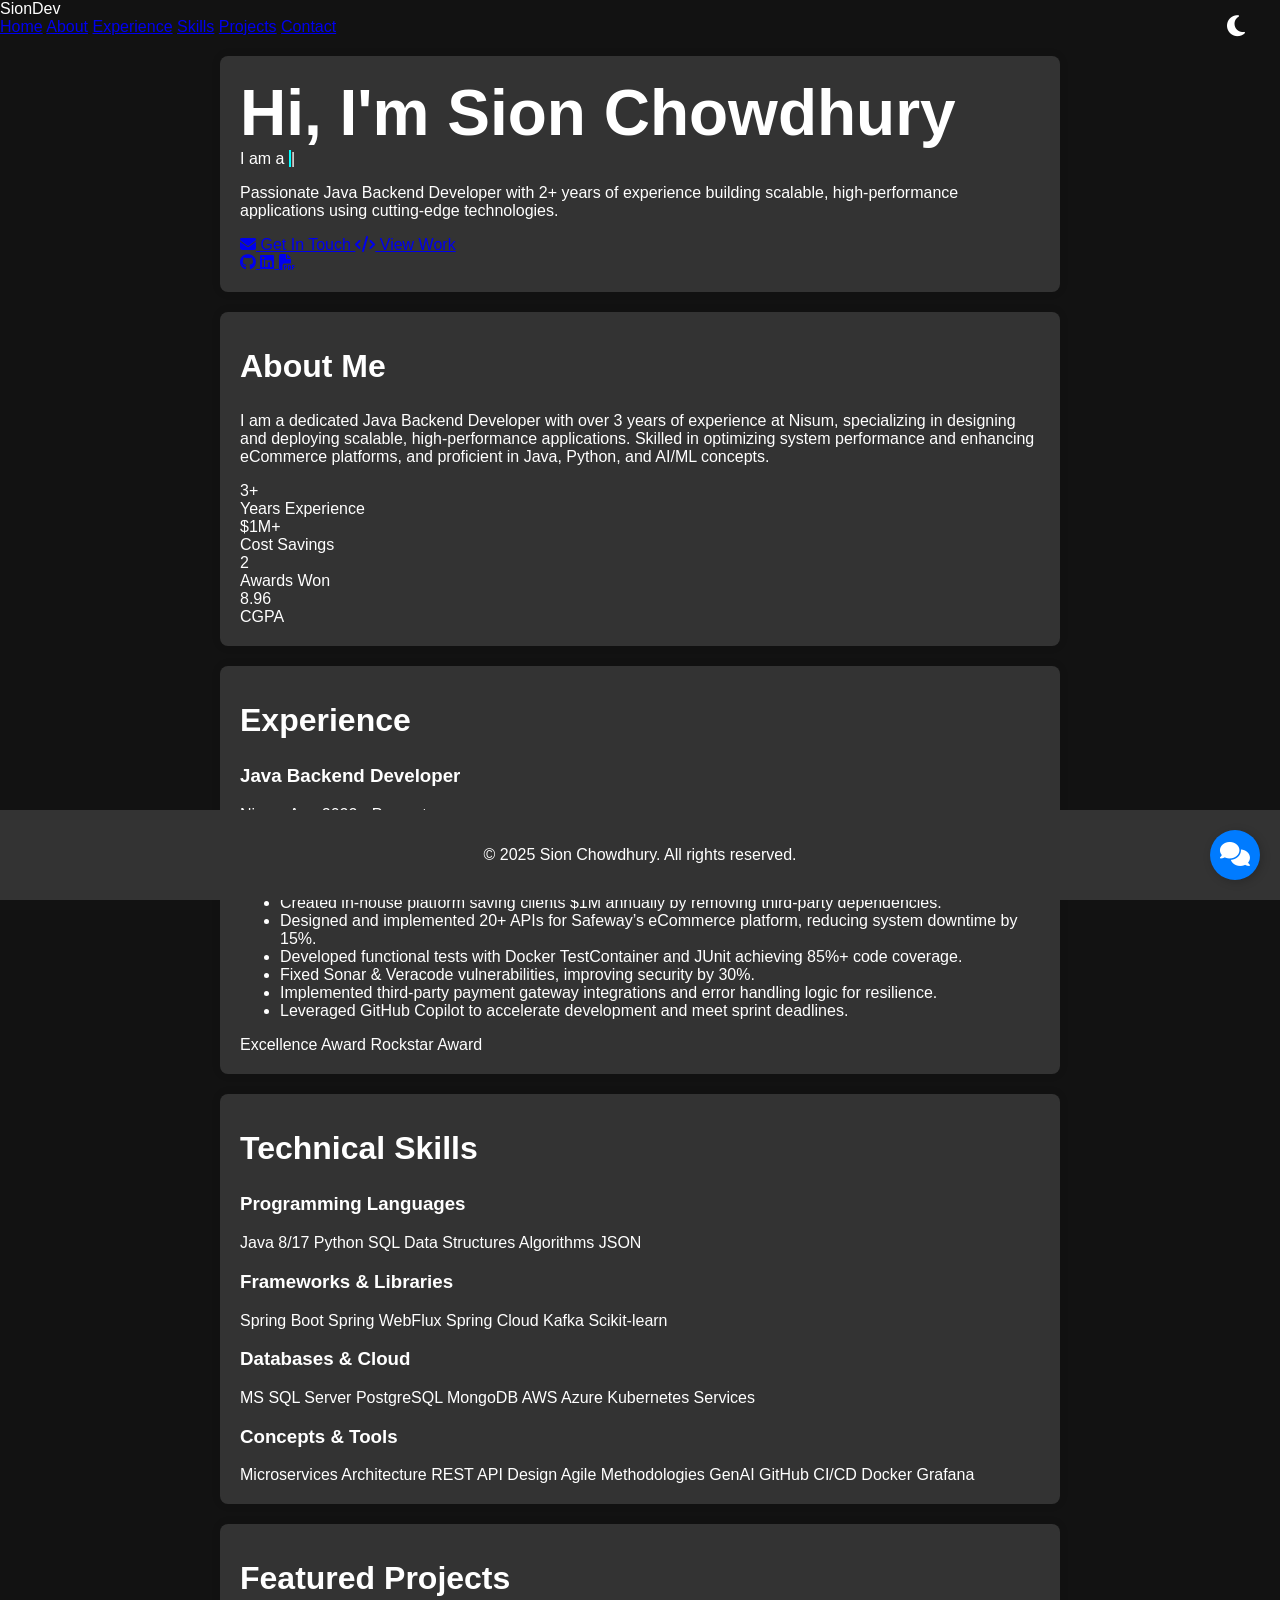
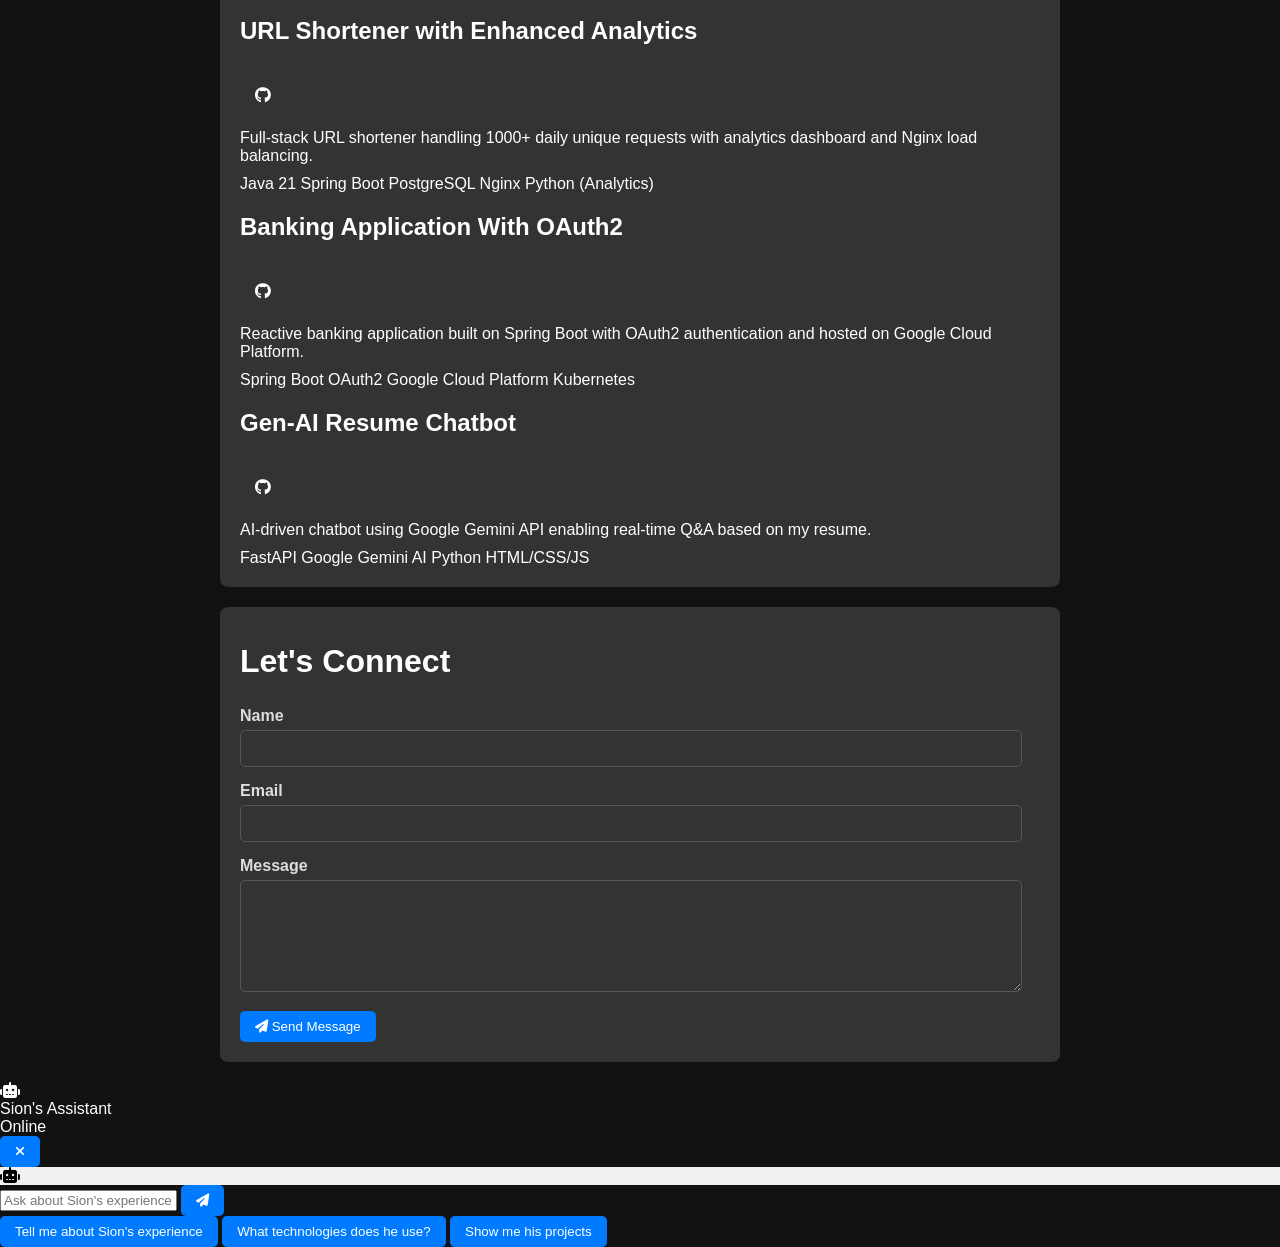
==== commit fefe413b: "changed path for css and html" ====
--- a/docs/index.html
+++ b/docs/index.html
@@ -1,156 +1,367 @@
 <!DOCTYPE html>
 <html lang="en">
-
 <head>
     <meta charset="UTF-8">
     <meta name="viewport" content="width=device-width, initial-scale=1.0">
-    <title>Sion Chowdhury - Portfolio</title>
+    <title>Sion Chowdhury - Java Backend Developer</title>
     <link rel="stylesheet" href="styles.css">
-    <link rel="stylesheet" href="https://cdnjs.cloudflare.com/ajax/libs/font-awesome/6.0.0-beta3/css/all.min.css">
-    <meta name="description" content="Portfolio of Sion Chowdhury, Java Backend Developer.">
-    <meta property="og:title" content="Sion Chowdhury - Portfolio">
-    <meta property="og:description"
-        content="Experienced Java Backend Developer specializing in scalable, high-performance applications.">
-    <meta property="og:image" content="path_to_image.jpg">
-    <meta property="og:url" content="your_website_url">
-
+    <link rel="stylesheet" href="https://cdnjs.cloudflare.com/ajax/libs/font-awesome/6.4.0/css/all.min.css">
+    <link rel="preconnect" href="https://fonts.googleapis.com">
+    <link rel="preconnect" href="https://fonts.gstatic.com" crossorigin>
+    <link href="https://fonts.googleapis.com/css2?family=Poppins:wght@300;400;500;600;700&display=swap" rel="stylesheet">
+    <meta name="description" content="Portfolio of Sion Chowdhury, experienced Java Backend Developer specializing in Spring Boot, Kafka, and microservices.">
 </head>
 
 <body>
-    <header>
-        <nav>
-            <button class="hamburger" id="hamburger">
-                <span></span>
-                <span></span>
-                <span></span>
+    <!-- Navigation -->
+    <nav class="navbar">
+        <div class="nav-container">
+            <div class="nav-logo">
+                <span class="logo-text">Sion<span class="highlight">Dev</span></span>
+            </div>
+            <div class="nav-menu" id="nav-menu">
+                <a href="#hero" class="nav-link">Home</a>
+                <a href="#about" class="nav-link">About</a>
+                <a href="#experience" class="nav-link">Experience</a>
+                <a href="#skills" class="nav-link">Skills</a>
+                <a href="#projects" class="nav-link">Projects</a>
+                <a href="#contact" class="nav-link">Contact</a>
+            </div>
+            <div class="nav-toggle" id="nav-toggle">
+                <span class="bar"></span>
+                <span class="bar"></span>
+                <span class="bar"></span>
+            </div>
+            <button class="theme-toggle" id="theme-toggle">
+                <i class="fas fa-moon"></i>
             </button>
-            <ul id="nav-links">
-                <li><a href="#hero-section">Home</a></li>
-                <li><a href="#about">About</a></li>
-                <li><a href="#experience">Experience</a></li>
-                <li><a href="#skills">Skills</a></li>
-                <li><a href="#projects">Projects</a></li>
-                <li><a href="#contact">Contact</a></li>
-            </ul>
-            <button class="theme-toggle" id="theme-toggle">🌙</button>
-        </nav>
-    </header>
-
-
-    <div class="hero-section" id="hero-section">
-        <h1>Sion Chowdhury</h1>
-        <h2>I am <span id="typed-text"></span></h2>
-        <div class="social-icons dark-mode-icons">
-            <a href="https://github.com/Sion1407" target="_blank" aria-label="GitHub">
-                <i class="fab fa-github"></i>
-            </a>
-            <a href="http://www.linkedin.com/in/sionchowdhury" target="_blank" aria-label="LinkedIn">
-                <i class="fab fa-linkedin"></i>
-            </a>
-            <a href="/SionChowdhury_CV (3).pdf" download="Sion_Chowdhury_Resume" aria-label="Resume">
-                <button class="resume-btn">
-                    <span>Resume</span>
+        </div>
+    </nav>
+
+    <!-- Hero Section -->
+    <section id="hero" class="hero">
+        <div class="hero-container">
+            <div class="hero-content">
+                <div class="hero-text-center">
+                    <h1 class="hero-title">
+                        Hi, I'm <span class="name-highlight">Sion Chowdhury</span>
+                    </h1>
+                    <div class="hero-subtitle">
+                        <span class="typing-text">I am a <span id="typed-text"></span><span class="cursor">|</span></span>
+                    </div>
+                    <p class="hero-description">
+                        Passionate Java Backend Developer with 2+ years of experience building scalable, 
+                        high-performance applications using cutting-edge technologies.
+                    </p>
+                    <div class="hero-buttons">
+                        <a href="#contact" class="btn btn-primary">
+                            <i class="fas fa-envelope"></i>
+                            Get In Touch
+                        </a>
+                        <a href="#projects" class="btn btn-secondary">
+                            <i class="fas fa-code"></i>
+                            View Work
+                        </a>
+                    </div>
+                    <div class="hero-social-links">
+                        <a href="https://github.com/Sion1407" target="_blank" aria-label="GitHub">
+                            <i class="fab fa-github"></i>
+                        </a>
+                        <a href="http://www.linkedin.com/in/sionchowdhury" target="_blank" aria-label="LinkedIn">
+                            <i class="fab fa-linkedin"></i>
+                        </a>
+                        <a href="/resume.pdf" download="SionChowdhuryJavaDev_3yrs.pdf" aria-label="Resume">
+                            <i class="fas fa-file-pdf"></i>
+                        </a>
+                    </div>
+                </div>
+            </div>
+        </div>
+    </section>
+
+    <!-- About Section -->
+    <section id="about" class="section">
+        <div class="container">
+            <h2 class="section-title">About Me</h2>
+            <div class="about-content">
+                <div class="about-text">
+                    <p class="about-description">
+                        I am a dedicated Java Backend Developer with over 3 years of experience at Nisum, 
+                        specializing in designing and deploying scalable, high-performance applications.
+                        Skilled in optimizing system performance and enhancing eCommerce platforms, 
+                        and proficient in Java, Python, and AI/ML concepts.
+                    </p>
+                    <div class="stats-grid">
+                        <div class="stat-item">
+                            <div class="stat-number">3+</div>
+                            <div class="stat-label">Years Experience</div>
+                        </div>
+                        <div class="stat-item">
+                            <div class="stat-number">$1M+</div>
+                            <div class="stat-label">Cost Savings</div>
+                        </div>
+                        <div class="stat-item">
+                            <div class="stat-number">2</div>
+                            <div class="stat-label">Awards Won</div>
+                        </div>
+                        <div class="stat-item">
+                            <div class="stat-number">8.96</div>
+                            <div class="stat-label">CGPA</div>
+                        </div>
+                    </div>
+                </div>
+            </div>
+        </div>
+    </section>
+    
+
+    <!-- Experience Section -->
+    <section id="experience" class="section section-alt">
+        <div class="container">
+            <h2 class="section-title">Experience</h2>
+            <div class="timeline">
+                <div class="timeline-item">
+                    <div class="timeline-marker"></div>
+                    <div class="timeline-content">
+                        <div class="timeline-header">
+                            <h3>Java Backend Developer</h3>
+                            <span class="company">Nisum</span>
+                            <span class="duration">Aug 2022 - Present</span>
+                        </div>
+                        <div class="timeline-description">
+                            <ul>
+                                <li>Spearheaded the development and optimization of the Schedule & Save platform for Albertsons’ eCommerce site, increasing user engagement by 35% and boosting sales by 20%.</li>
+                                <li>Enhanced codebase efficiency, reducing application latency by 60% and improving UX.</li>
+                                <li>Created in-house platform saving clients $1M annually by removing third-party dependencies.</li>
+                                <li>Designed and implemented 20+ APIs for Safeway’s eCommerce platform, reducing system downtime by 15%.</li>
+                                <li>Developed functional tests with Docker TestContainer and JUnit achieving 85%+ code coverage.</li>
+                                <li>Fixed Sonar & Veracode vulnerabilities, improving security by 30%.</li>
+                                <li>Implemented third-party payment gateway integrations and error handling logic for resilience.</li>
+                                <li>Leveraged GitHub Copilot to accelerate development and meet sprint deadlines.</li>
+                            </ul>
+                        </div>
+                        <div class="awards">
+                            <span class="award-badge">Excellence Award</span>
+                            <span class="award-badge">Rockstar Award</span>
+                        </div>
+                    </div>
+                </div>
+            </div>
+        </div>
+    </section>
+    
+
+    <!-- Skills Section -->
+    <section id="skills" class="section">
+        <div class="container">
+            <h2 class="section-title">Technical Skills</h2>
+            <div class="skills-grid">
+                <div class="skill-category">
+                    <h3>Programming Languages</h3>
+                    <div class="skill-tags">
+                        <span class="skill-tag">Java 8/17</span>
+                        <span class="skill-tag">Python</span>
+                        <span class="skill-tag">SQL</span>
+                        <span class="skill-tag">Data Structures</span>
+                        <span class="skill-tag">Algorithms</span>
+                        <span class="skill-tag">JSON</span>
+                    </div>
+                </div>
+                <div class="skill-category">
+                    <h3>Frameworks & Libraries</h3>
+                    <div class="skill-tags">
+                        <span class="skill-tag">Spring Boot</span>
+                        <span class="skill-tag">Spring WebFlux</span>
+                        <span class="skill-tag">Spring Cloud</span>
+                        <span class="skill-tag">Kafka</span>
+                        <span class="skill-tag">Scikit-learn</span>
+                    </div>
+                </div>
+                <div class="skill-category">
+                    <h3>Databases & Cloud</h3>
+                    <div class="skill-tags">
+                        <span class="skill-tag">MS SQL Server</span>
+                        <span class="skill-tag">PostgreSQL</span>
+                        <span class="skill-tag">MongoDB</span>
+                        <span class="skill-tag">AWS</span>
+                        <span class="skill-tag">Azure Kubernetes Services</span>
+                    </div>
+                </div>
+                <div class="skill-category">
+                    <h3>Concepts & Tools</h3>
+                    <div class="skill-tags">
+                        <span class="skill-tag">Microservices Architecture</span>
+                        <span class="skill-tag">REST API Design</span>
+                        <span class="skill-tag">Agile Methodologies</span>
+                        <span class="skill-tag">GenAI</span>
+                        <span class="skill-tag">GitHub CI/CD</span>
+                        <span class="skill-tag">Docker</span>
+                        <span class="skill-tag">Grafana</span>
+                    </div>
+                </div>
+            </div>
+        </div>
+    </section>
+    
+
+    <!-- Projects Section -->
+    <section id="projects" class="section section-alt">
+        <div class="container">
+            <h2 class="section-title">Featured Projects</h2>
+            <div class="projects-grid">
+                <div class="project-card">
+                    <div class="project-header">
+                        <h3>URL Shortener with Enhanced Analytics</h3>
+                        <a href="https://github.com/Sion1407/URL-Shortner" target="_blank" class="project-link">
+                            <i class="fab fa-github"></i>
+                        </a>
+                    </div>
+                    <p class="project-description">
+                        Full-stack URL shortener handling 1000+ daily unique requests with analytics dashboard and Nginx load balancing.
+                    </p>
+                    <div class="project-tech">
+                        <span class="tech-tag">Java 21</span>
+                        <span class="tech-tag">Spring Boot</span>
+                        <span class="tech-tag">PostgreSQL</span>
+                        <span class="tech-tag">Nginx</span>
+                        <span class="tech-tag">Python (Analytics)</span>
+                    </div>
+                </div>
+                <div class="project-card">
+                    <div class="project-header">
+                        <h3>Banking Application With OAuth2</h3>
+                        <a href="https://github.com/Sion1407/FinFlow" target="_blank" class="project-link">
+                            <i class="fab fa-github"></i>
+                        </a>
+                    </div>
+                    <p class="project-description">
+                        Reactive banking application built on Spring Boot with OAuth2 authentication and hosted on Google Cloud Platform.
+                    </p>
+                    <div class="project-tech">
+                        <span class="tech-tag">Spring Boot</span>
+                        <span class="tech-tag">OAuth2</span>
+                        <span class="tech-tag">Google Cloud Platform</span>
+                        <span class="tech-tag">Kubernetes</span>
+                    </div>
+                </div>
+                <div class="project-card">
+                    <div class="project-header">
+                        <h3>Gen-AI Resume Chatbot</h3>
+                        <a href="https://github.com/Sion1407/AI-Resume-Chatbot" target="_blank" class="project-link">
+                            <i class="fab fa-github"></i>
+                        </a>
+                    </div>
+                    <p class="project-description">
+                        AI-driven chatbot using Google Gemini API enabling real-time Q&A based on my resume.
+                    </p>
+                    <div class="project-tech">
+                        <span class="tech-tag">FastAPI</span>
+                        <span class="tech-tag">Google Gemini AI</span>
+                        <span class="tech-tag">Python</span>
+                        <span class="tech-tag">HTML/CSS/JS</span>
+                    </div>
+                </div>
+            </div>
+        </div>
+    </section>
+    
+
+    <!-- Contact Section -->
+    <section id="contact" class="section">
+        <div class="container">
+            <h2 class="section-title">Let's Connect</h2>
+            <div class="contact-content">
+                <div class="contact-form-container">
+                    <form id="contact-form" class="contact-form">
+                        <div class="form-group">
+                            <label for="name">Name</label>
+                            <input type="text" id="name" name="name" required>
+                        </div>
+                        <div class="form-group">
+                            <label for="email">Email</label>
+                            <input type="email" id="email" name="email" required>
+                        </div>
+                        <div class="form-group">
+                            <label for="message">Message</label>
+                            <textarea id="message" name="message" rows="6" required></textarea>
+                        </div>
+                        <button type="submit" class="btn btn-primary">
+                            <i class="fas fa-paper-plane"></i>
+                            Send Message
+                        </button>
+                    </form>
+                </div>
+            </div>
+        </div>
+    </section>
+
+    <!-- Footer -->
+    <footer class="footer">
+        <div class="container">
+            <div class="footer-content">
+                <p>&copy; 2025 Sion Chowdhury. All rights reserved.</p>
+            </div>
+        </div>
+    </footer>
+
+    <!-- Enhanced AI Chatbot -->
+    <div class="chatbot-container" id="chatbot-container">
+        <!-- Chat Toggle Button -->
+        <div class="chat-button" id="chat-button">
+            <div class="chat-button-icon">
+                <i class="fas fa-comments"></i>
+            </div>
+            <div class="chat-button-pulse"></div>
+        </div>
+
+        <!-- Chat Window -->
+        <div class="chat-window" id="chat-window">
+            <div class="chat-header">
+                <div class="chat-avatar">
+                    <i class="fas fa-robot"></i>
+                </div>
+                <div class="chat-header-info">
+                    <div class="chat-title">Sion's Assistant</div>
+                    <div class="chat-status">Online</div>
+                </div>
+                <button class="chat-close" id="chat-close">
+                    <i class="fas fa-times"></i>
                 </button>
-            </a>
-        </div>
-
-        <div class="social-icons light-mode-icons">
-            <a href="https://github.com/Sion1407" target="_blank" aria-label="GitHub">
-                <i class="fab fa-github"></i>
-            </a>
-            <a href="http://www.linkedin.com/in/sionchowdhury" target="_blank" aria-label="LinkedIn">
-                <i class="fab fa-linkedin"></i>
-            </a>
-            <a href="/SionChowdhury_JavaCV.pdf" download="Sion_Chowdhury_Resume" aria-label="Resume">
-                <button class="resume-btn">
-                    <span>Resume</span>
-                </button>
-            </a>
-        </div>
-
-    </div>
-
-
-
-    <section id="about">
-        <h2>About Me</h2>
-        <p>I am a Java Backend Developer with over 2 years of experience at Nisum, specializing in Java, Spring Boot,
-            Web Flux, Kafka, and SQL Server.</p>
-        <p>I have contributed to enhancing eCommerce platforms and developing new platforms from scratch.</p>
-        <p>Recipient of the 'Excellence Award' and 'Rockstar Award'.</p>
-    </section>
-
-    <section id="experience">
-        <h2>Experience</h2>
-        <h3>Nisum, Backend Developer | Aug 2022 - Present</h3>
-        <ul>
-            <li>Developed and supported the 'Schedule & Save' feature for Albertsons websites.</li>
-            <li>Contributed to a greenfield project, developing a new platform from scratch.</li>
-            <li>Enhanced Safeway's eCommerce experience with new functionalities.</li>
-        </ul>
-    </section>
-
-    <section id="skills">
-        <h2>Skills</h2>
-        <ul>
-            <li><strong>Programming Languages:</strong> C/C++, Java (8/17), Reactive Programming, SQL</li>
-            <li><strong>Frameworks:</strong> Spring, Spring Boot, Web Flux, Spring Cloud, Kafka</li>
-            <li><strong>Other Skills:</strong> Microservices, Agile, REST API, MVC framework</li>
-            <li><strong>Familiar Technologies:</strong> JavaScript, Angular, Node.js, AWS</li>
-        </ul>
-    </section>
-
-    <section id="projects">
-        <h2>Projects</h2>
-        <h3>URL Shortener Service</h3>
-        <p>Developed a full-stack URL shortener application using Spring Boot, PostgreSQL, and Node.js.</p>
-        <a href="https://github.com/Sion1407/Sion_vt_08_08_2024" target="_blank">View on GitHub</a>
-        <h3>Smart Resume Picker (In Progress)</h3>
-        <p>Implemented a job application portal with resume upload and candidate suggestion features.</p>
-        <a href="https://github.com/Sion1407/Smart-Resume-Picker" target="_blank">View on GitHub</a>
-    </section>
-
-    <section id="contact">
-        <h2>Want to connect with me?</h2>
-        <form id="hireMeForm" action="https://getform.io/f/awngeyzb" method="POST">
-            <div class="form-group">
-                <label for="name">Name:</label>
-                <input type="text" id="name" name="name" required>
-            </div>
-            <div class="form-group">
-                <label for="email">Email:</label>
-                <input type="email" id="email" name="email" required>
-            </div>
-            <div class="form-group">
-                <label for="message">Message:</label>
-                <textarea id="message" name="message" required></textarea>
-            </div>
-            <button type="submit" class="submit-btn">Send</button>
-        </form>
-    </section>
-
-    <!-- Thank You Popup -->
-    <div id="thankYouPopup" class="popup">
-        <div class="popup-content">
-            <h2>Thank You!</h2>
-            <p>Your request has been sent.</p>
-            <button id="closePopup">Close</button>
-        </div>
-    </div>
-
-    <div id="chat-button" onclick="toggleChat()">
-        💬
-    </div>
-    <!-- Chat Window -->
-    <div id="chat-container-wrapper">
-        <div id="chat-header">
-            <span>Chat with Me</span>
-            <button id="close-chat" onclick="toggleChat()">×</button>
-        </div>
-        <div id="chat-container"></div>
-        <div id="input-container">
-            <input type="text" id="user-input" placeholder="Ask me something...">
-            <button onclick="sendMessage()">Send</button>
+            </div>
+
+            <div class="chat-messages" id="chat-messages">
+                <div class="chat-message bot-message" id="welcome-message">
+                    <div class="message-avatar">
+                        <i class="fas fa-robot"></i>
+                    </div>
+                    <div class="message-content">
+                        <div class="message-bubble">
+                            <div class="typing-indicator" id="welcome-typing">
+                                <span></span>
+                                <span></span>
+                                <span></span>
+                            </div>
+                            <div class="message-text" id="welcome-text" style="display: none;">
+                                Hi! I'm Sion's AI assistant. Ask me anything about his experience, skills, or projects! 🚀
+                            </div>
+                        </div>
+                    </div>
+                </div>
+            </div>
+
+            <div class="chat-input-container">
+                <div class="chat-input-wrapper">
+                    <input type="text" id="chat-input" placeholder="Ask about Sion's experience..." maxlength="500">
+                    <button class="chat-send-btn" id="chat-send-btn">
+                        <i class="fas fa-paper-plane"></i>
+                    </button>
+                </div>
+                <div class="chat-suggestions" id="chat-suggestions">
+                    <button class="suggestion-btn">Tell me about Sion's experience</button>
+                    <button class="suggestion-btn">What technologies does he use?</button>
+                    <button class="suggestion-btn">Show me his projects</button>
+                </div>
+            </div>
         </div>
     </div>
 
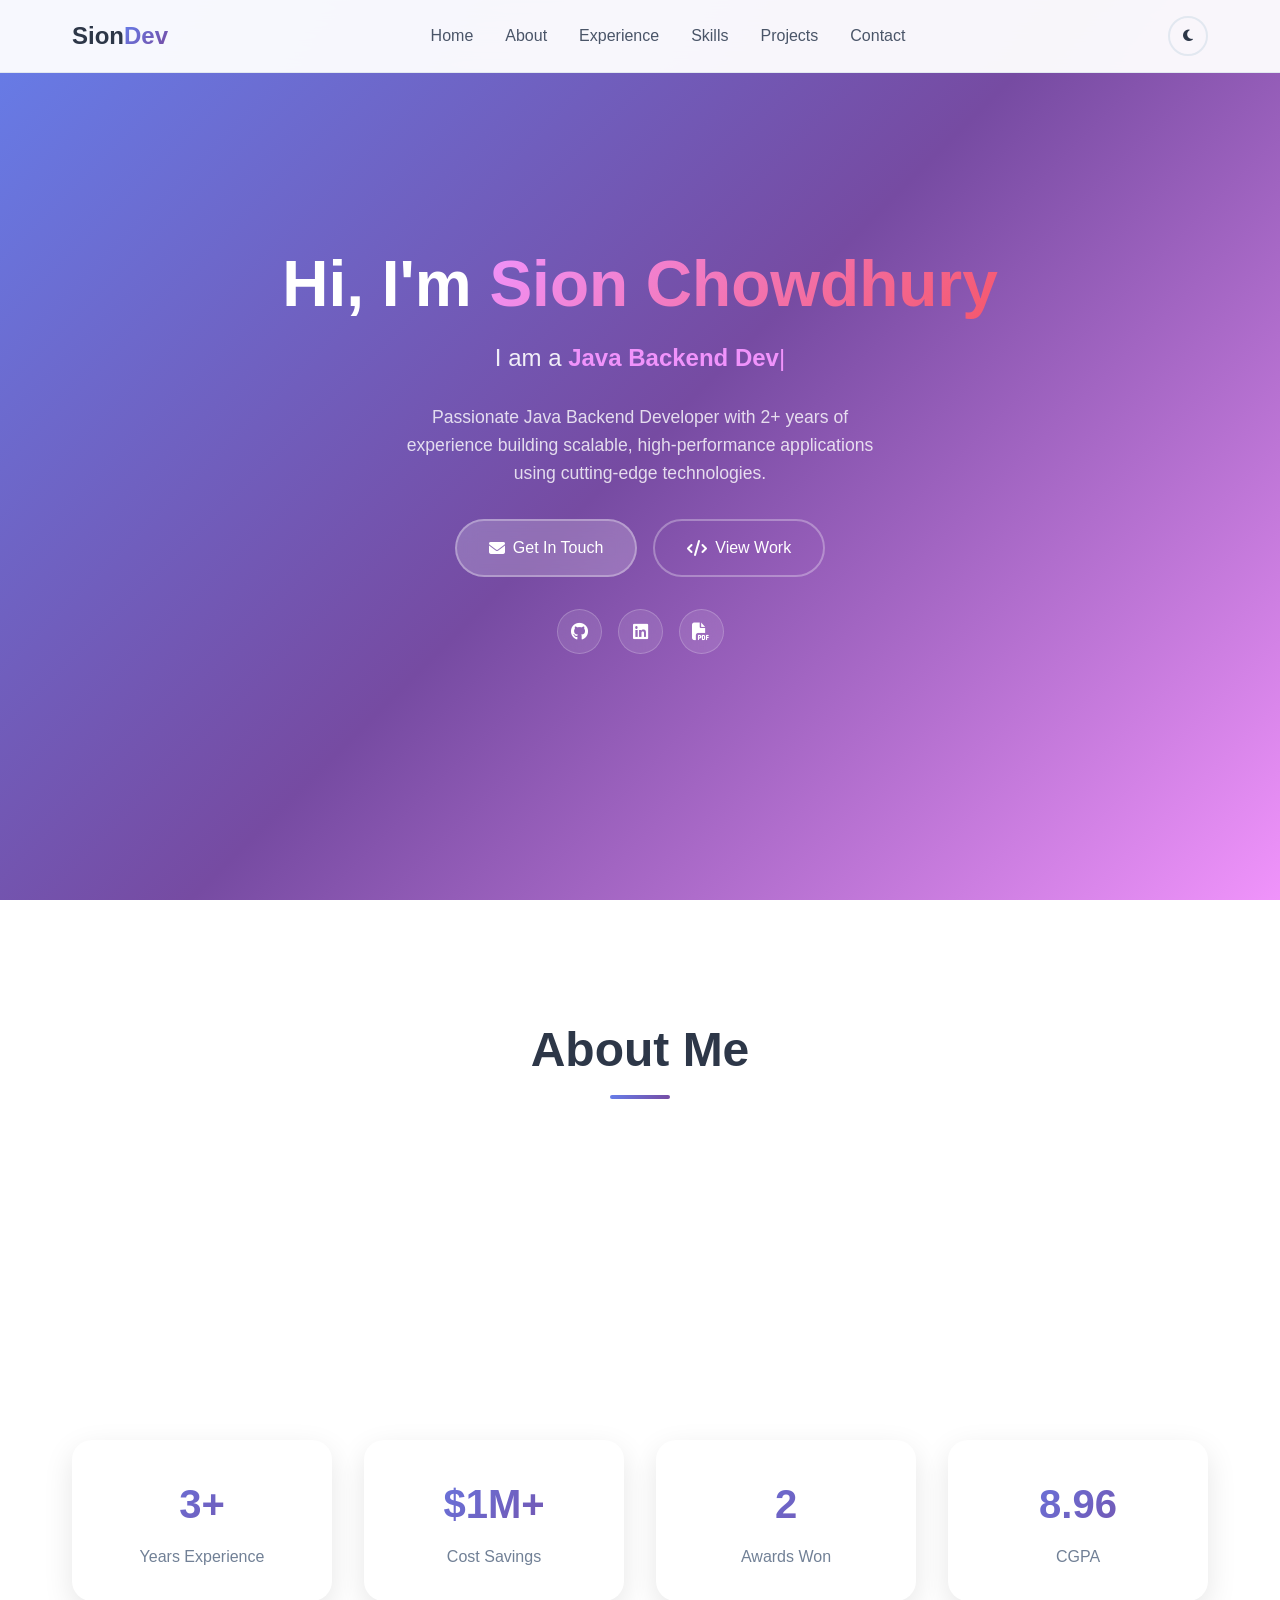
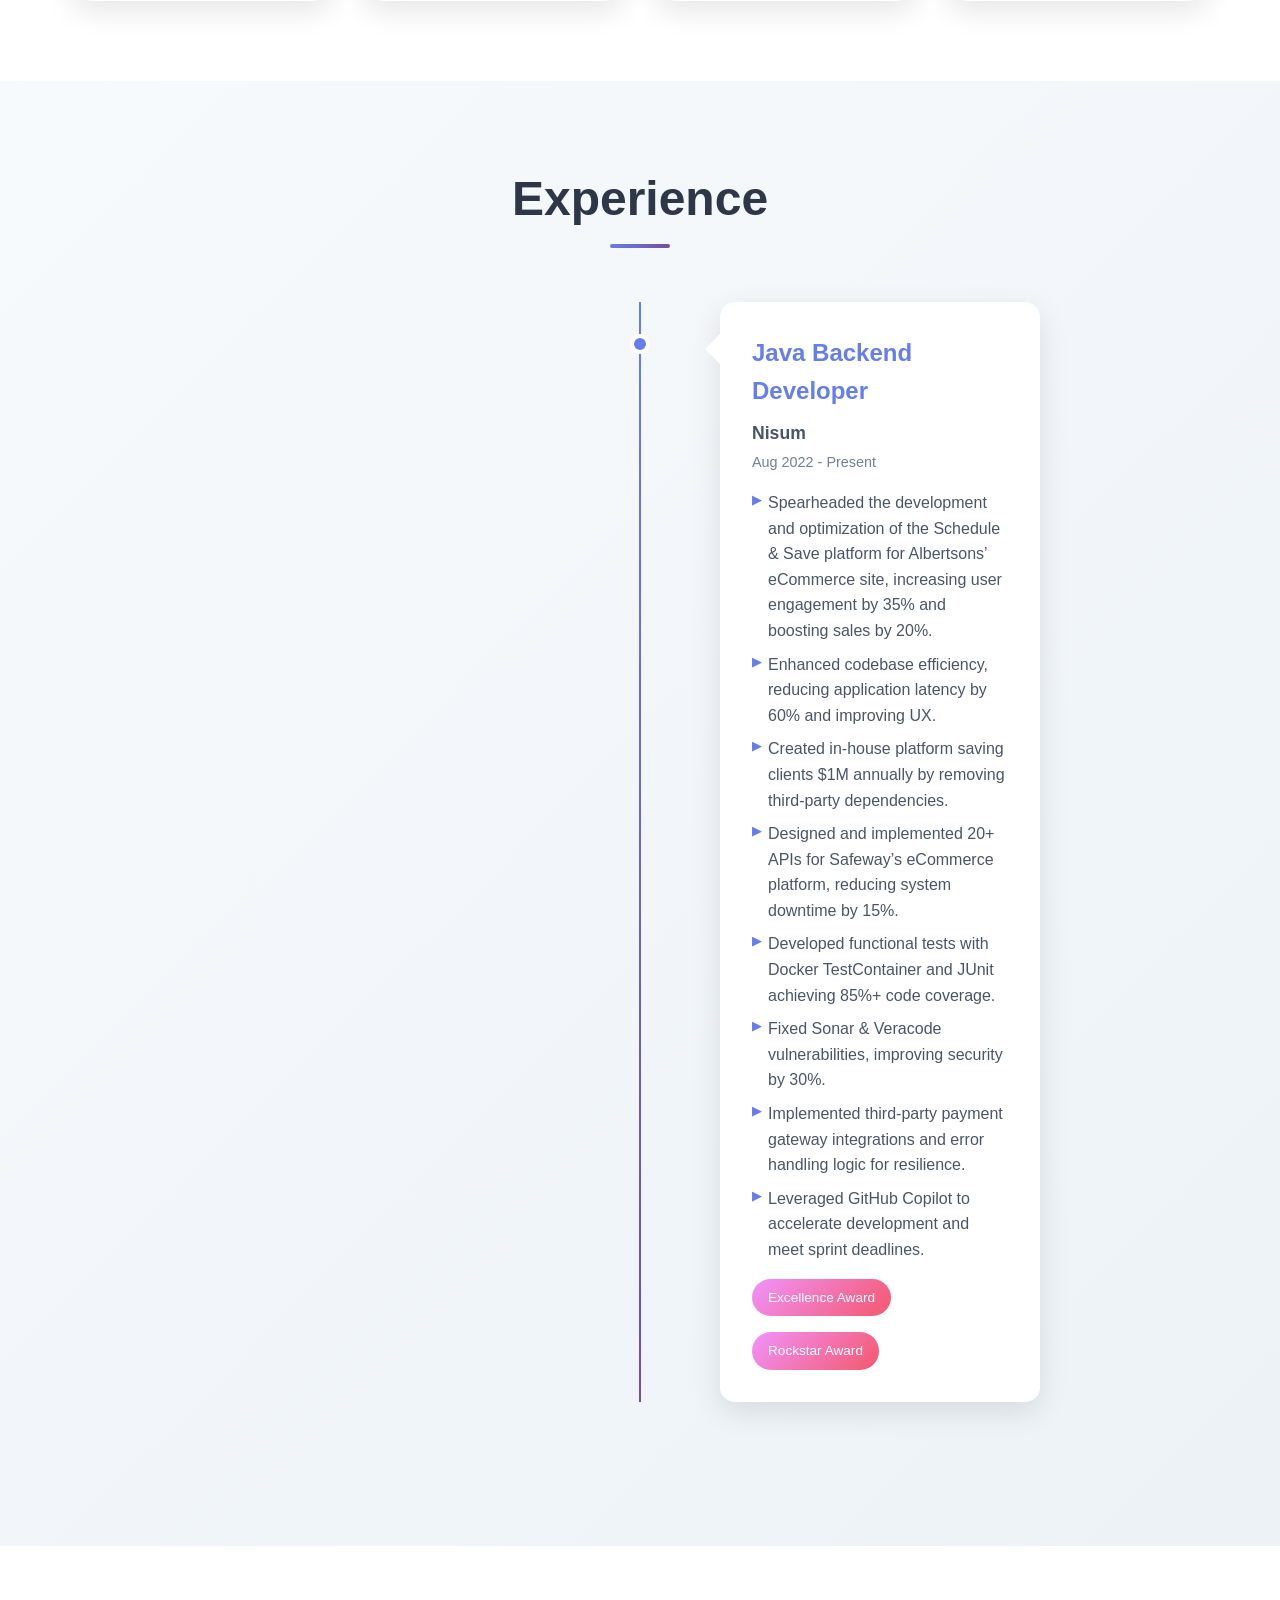
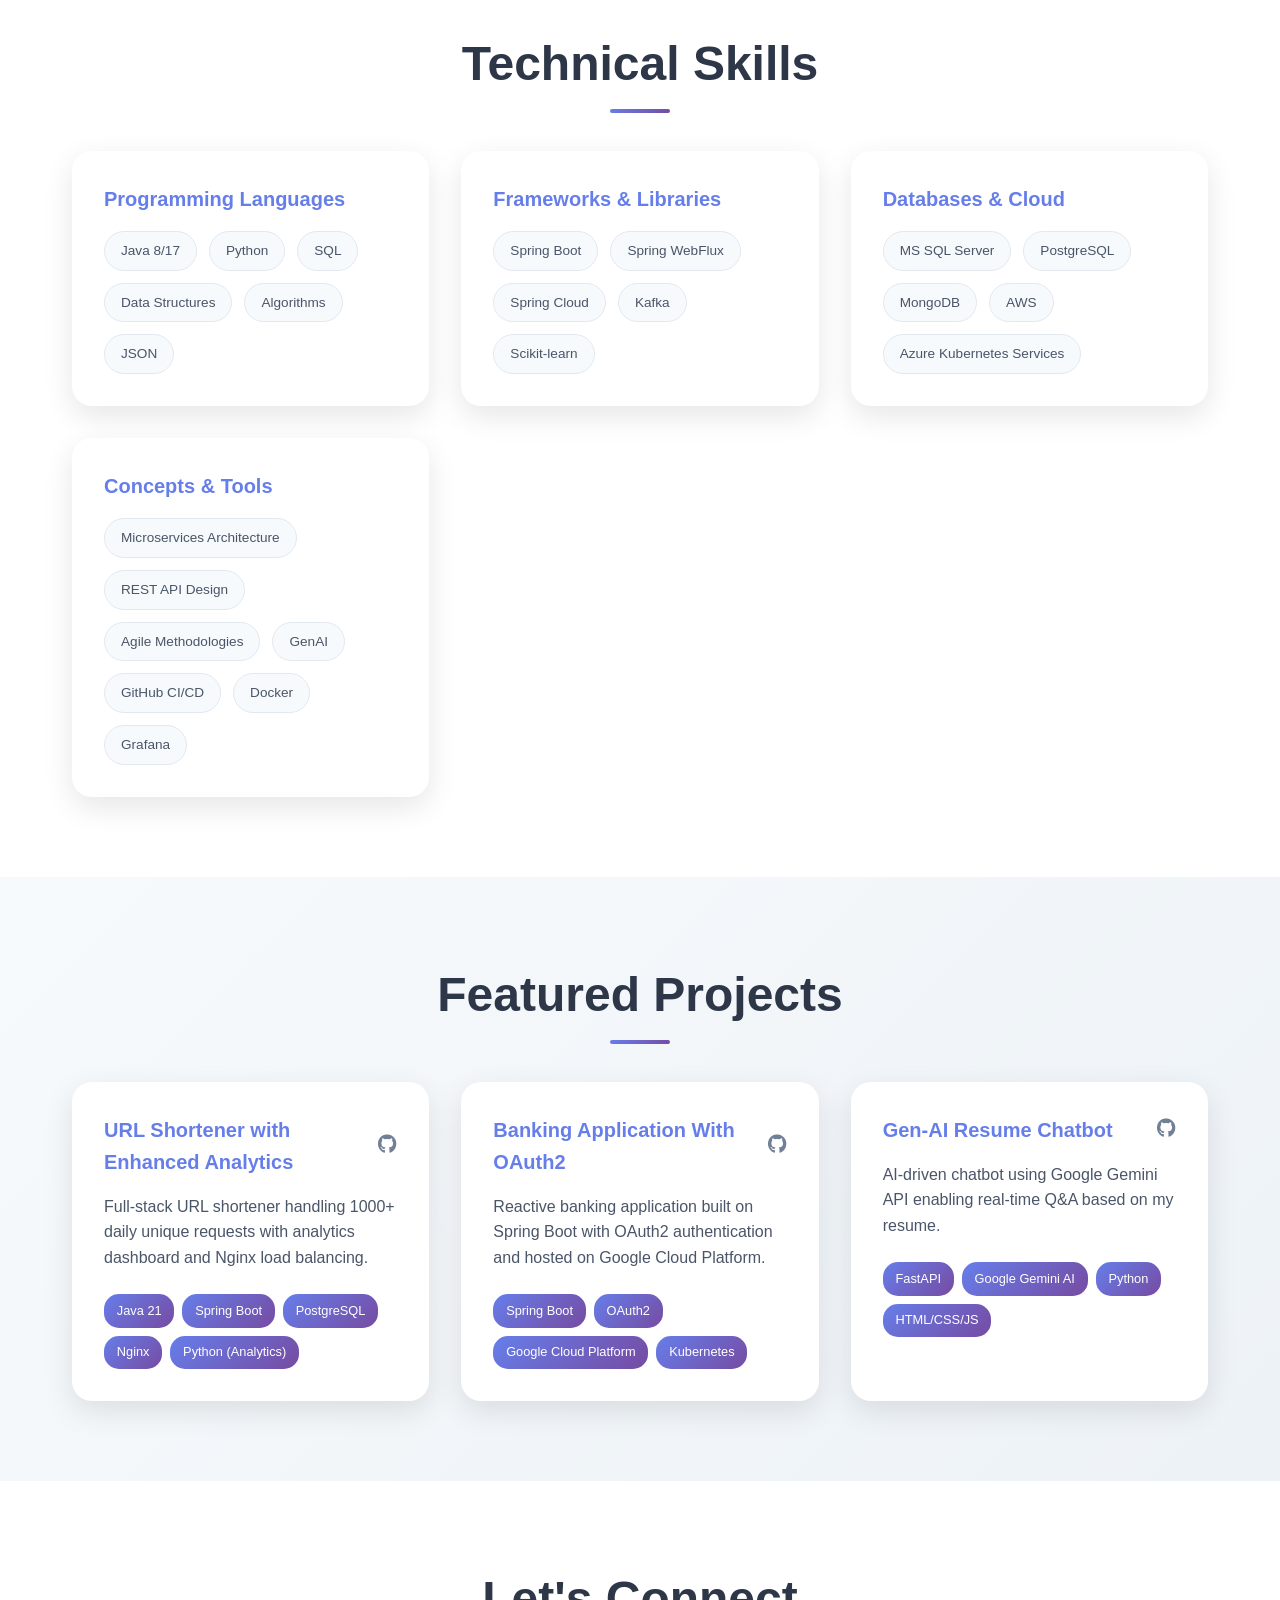
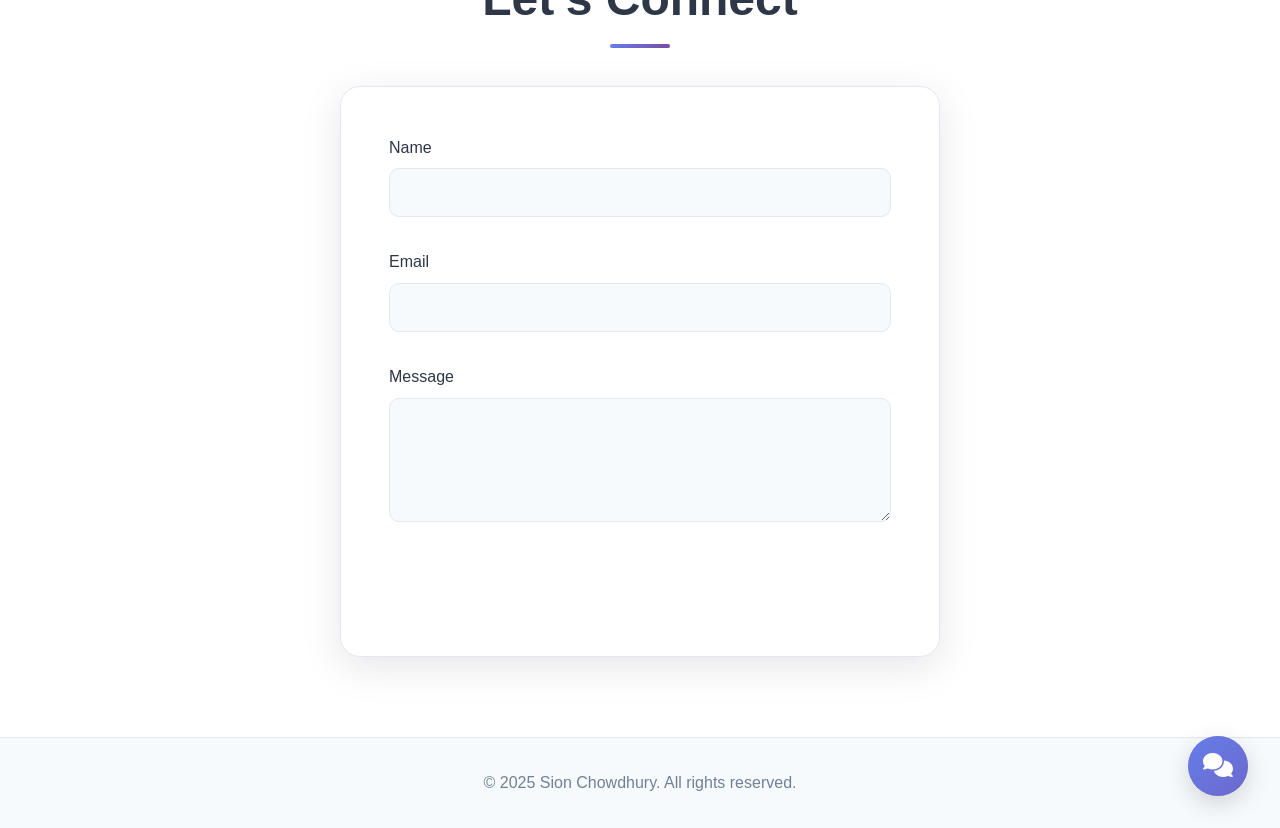
==== commit 32618b9c: "new ui" ====
--- a/docs/styles.css
+++ b/docs/styles.css
@@ -1,810 +1,1615 @@
-/* General Styles */
-body {
-    font-family: Arial, sans-serif;
+/* ===== MODERN PORTFOLIO CSS WITH INNOVATIVE OVERLAPPING SOLUTION ===== */
+
+/* CSS Variables for Theme Management */
+:root {
+    /* Light Theme Colors */
+    --primary-color: #667eea;
+    --secondary-color: #764ba2;
+    --accent-color: #f093fb;
+    --text-primary: #2d3748;
+    --text-secondary: #4a5568;
+    --text-muted: #718096;
+    --bg-primary: #ffffff;
+    --bg-secondary: #f7fafc;
+    --bg-alt: #edf2f7;
+    --border-color: #e2e8f0;
+    --shadow-light: rgba(0, 0, 0, 0.1);
+    --shadow-medium: rgba(0, 0, 0, 0.15);
+    --shadow-heavy: rgba(0, 0, 0, 0.25);
+    
+    /* Gradients */
+    --gradient-primary: linear-gradient(135deg, #667eea 0%, #764ba2 100%);
+    --gradient-accent: linear-gradient(135deg, #f093fb 0%, #f5576c 100%);
+    --gradient-hero: linear-gradient(135deg, #667eea 0%, #764ba2 50%, #f093fb 100%);
+    
+    /* Spacing */
+    --section-padding: 5rem 0;
+    --container-padding: 0 2rem;
+    
+    /* Typography */
+    --font-family: 'Poppins', -apple-system, BlinkMacSystemFont, 'Segoe UI', Roboto, sans-serif;
+    --font-weight-light: 300;
+    --font-weight-normal: 400;
+    --font-weight-medium: 500;
+    --font-weight-semibold: 600;
+    --font-weight-bold: 700;
+    
+    /* Transitions */
+    --transition-fast: all 0.2s ease;
+    --transition-medium: all 0.3s ease;
+    --transition-slow: all 0.5s ease;
+    --transition-smooth: all 0.4s cubic-bezier(0.25, 0.46, 0.45, 0.94);
+    
+    /* Innovative Spacing Variables */
+    --hero-social-offset: 0px;
+    --about-margin-dynamic: 2rem;
+}
+
+/* Dark Theme */
+[data-theme="dark"] {
+    --primary-color: #667eea;
+    --secondary-color: #764ba2;
+    --accent-color: #f093fb;
+    --text-primary: #f7fafc;
+    --text-secondary: #e2e8f0;
+    --text-muted: #a0aec0;
+    --bg-primary: #1a202c;
+    --bg-secondary: #2d3748;
+    --bg-alt: #4a5568;
+    --border-color: #4a5568;
+    --shadow-light: rgba(0, 0, 0, 0.3);
+    --shadow-medium: rgba(0, 0, 0, 0.4);
+    --shadow-heavy: rgba(0, 0, 0, 0.6);
+}
+
+/* ===== BASE STYLES ===== */
+* {
     margin: 0;
     padding: 0;
-    transition: background-color 0.3s, color 0.3s;
-    background-color: #121212;
-    color: white;
-
-    --background-color: #444;
-    --text-color: #ddd;
-    --input-background-color: #333;
-    --input-border-color: #555;
-    --input-focus-border-color: #888;
-    --submit-btn-bg-color: #555;
-    --submit-btn-hover-bg-color: #777;
-    --popup-background-color: white;
-    --popup-text-color: #333;
-    --popup-subtext-color: #555;
-    --popup-button-bg-color: #007BFF;
-    --popup-button-hover-bg-color: #0056b3;
-    --box-shadow-color: rgba(0, 0, 0, 0.1);
-    --box-shadow-hover-color: rgba(0, 0, 0, 0.2);
-}
-
-body.light-theme {
-    --background-color: #f9f9f9;
-    --text-color: #333;
-    --input-background-color: #fff;
-    --input-border-color: #ccc;
-    --input-focus-border-color: #007BFF;
-    --submit-btn-bg-color: #007BFF;
-    --submit-btn-hover-bg-color: #0056b3;
-    --popup-background-color: #fff;
-    --popup-text-color: #333;
-    --popup-subtext-color: #555;
-    --popup-button-bg-color: #007BFF;
-    --popup-button-hover-bg-color: #0056b3;
-    --box-shadow-color: rgba(0, 0, 0, 0.1);
-    --box-shadow-hover-color: rgba(0, 0, 0, 0.2);
+    box-sizing: border-box;
 }
 
 html {
     scroll-behavior: smooth;
-}
-
-
-header {
-    background-color: #333;
-    color: white;
-    padding: 10px 20px;
-    text-align: center;
-    position: sticky;
+    font-size: 16px;
+    /* Enhanced scrolling performance */
+    -webkit-overflow-scrolling: touch;
+    scroll-padding-top: 80px;
+}
+
+body {
+    font-family: var(--font-family);
+    font-weight: var(--font-weight-normal);
+    line-height: 1.6;
+    color: var(--text-primary);
+    background-color: var(--bg-primary);
+    transition: var(--transition-medium);
+    overflow-x: hidden;
+    /* Enhanced scrolling performance */
+    -webkit-backface-visibility: hidden;
+    backface-visibility: hidden;
+    -webkit-perspective: 1000;
+    perspective: 1000;
+}
+
+/* ===== NAVIGATION WITH SCROLL EFFECTS ===== */
+.navbar {
+    position: fixed;
     top: 0;
+    left: 0;
+    right: 0;
+    background: rgba(255, 255, 255, 0.95);
+    backdrop-filter: blur(20px);
+    border-bottom: 1px solid var(--border-color);
     z-index: 1000;
-}
-
-
-nav ul {
-    list-style: none;
-    padding: 0;
-    margin: 0;
-    display: flex;
+    transition: var(--transition-smooth);
+    transform: translateY(0);
+}
+
+.navbar.scrolled {
+    padding: 0.5rem 0;
+    box-shadow: 0 4px 20px var(--shadow-light);
+}
+
+.navbar.hidden {
+    transform: translateY(-100%);
+}
+
+[data-theme="dark"] .navbar {
+    background: rgba(26, 32, 44, 0.95);
+}
+
+.nav-container {
+    max-width: 1200px;
+    margin: 0 auto;
+    padding: 1rem 2rem;
+    display: flex;
+    justify-content: space-between;
+    align-items: center;
+    transition: var(--transition-medium);
+}
+
+.nav-logo .logo-text {
+    font-size: 1.5rem;
+    font-weight: var(--font-weight-bold);
+    color: var(--text-primary);
+}
+
+.highlight {
+    background: var(--gradient-primary);
+    -webkit-background-clip: text;
+    -webkit-text-fill-color: transparent;
+    background-clip: text;
+}
+
+.nav-menu {
+    display: flex;
+    gap: 2rem;
+}
+
+.nav-link {
+    color: var(--text-secondary);
+    text-decoration: none;
+    font-weight: var(--font-weight-medium);
+    position: relative;
+    transition: var(--transition-fast);
+}
+
+.nav-link:hover {
+    color: var(--primary-color);
+}
+
+.nav-link::after {
+    content: '';
+    position: absolute;
+    bottom: -5px;
+    left: 0;
+    width: 0;
+    height: 2px;
+    background: var(--gradient-primary);
+    transition: var(--transition-fast);
+}
+
+.nav-link:hover::after {
+    width: 100%;
+}
+
+.theme-toggle {
+    background: none;
+    border: 2px solid var(--border-color);
+    color: var(--text-primary);
+    padding: 0.5rem;
+    border-radius: 50%;
+    cursor: pointer;
+    transition: var(--transition-fast);
+    display: flex;
+    align-items: center;
     justify-content: center;
-}
-
-nav ul li {
-    margin: 0 15px;
-}
-
-nav ul li a {
-    color: white;
-    text-decoration: none;
-    font-size: 1.1em;
-    transition: color 0.3s;
-}
-
-nav ul li a:hover {
-    color: #ddd;
-}
-
-/* Hero Section */
-.hero-section {
-    display: flex;
+    width: 40px;
+    height: 40px;
+}
+
+.theme-toggle:hover {
+    border-color: var(--primary-color);
+    color: var(--primary-color);
+    transform: rotate(180deg);
+}
+
+.nav-toggle {
+    display: none;
     flex-direction: column;
+    cursor: pointer;
+}
+
+.bar {
+    width: 25px;
+    height: 3px;
+    background: var(--text-primary);
+    margin: 3px 0;
+    transition: var(--transition-fast);
+    border-radius: 2px;
+}
+
+/* ===== HERO SECTION WITH INNOVATIVE SOCIAL POSITIONING ===== */
+.hero {
+    min-height: 100vh;
+    background: var(--gradient-hero);
+    position: relative;
+    display: flex;
+    align-items: center;
+    overflow: hidden;
+}
+
+.hero-container {
+    max-width: 1200px;
+    margin: 0 auto;
+    padding: var(--container-padding);
+    position: relative;
+    z-index: 2;
+}
+
+.hero-content {
+    display: flex;
     justify-content: center;
     align-items: center;
-    height: 100vh;
-    background-color: #282c34;
+    text-align: center;
+    max-width: 800px;
+    margin: 0 auto;
+}
+
+.hero-text-center {
+    width: 100%;
+}
+
+.hero-title {
+    font-size: clamp(2.5rem, 5vw, 4rem);
+    font-weight: var(--font-weight-bold);
     color: white;
+    margin-bottom: 1rem;
+    line-height: 1.2;
     text-align: center;
 }
 
-body.dark-theme .hero-section {
-    background-color: #282c34;
-    /* Dark background */
+.name-highlight {
+    background: linear-gradient(135deg, #f093fb 0%, #f5576c 100%);
+    -webkit-background-clip: text;
+    -webkit-text-fill-color: transparent;
+    background-clip: text;
+}
+
+.hero-subtitle {
+    font-size: 1.5rem;
+    color: rgba(255, 255, 255, 0.9);
+    margin-bottom: 1.5rem;
+    min-height: 2.5rem;
+    text-align: center;
+    width: 100%;
+}
+
+.typing-text {
+    display: block;
+    width: 100%;
+    text-align: center;
+}
+
+#typed-text {
+    color: #f093fb;
+    font-weight: var(--font-weight-semibold);
+}
+
+.cursor {
+    animation: blink 1s infinite;
+    color: #f093fb;
+}
+
+@keyframes blink {
+    0%, 50% { opacity: 1; }
+    51%, 100% { opacity: 0; }
+}
+
+.hero-description {
+    font-size: 1.1rem;
+    color: rgba(255, 255, 255, 0.8);
+    margin: 0 auto 2rem;
+    max-width: 500px;
+    text-align: center;
+}
+
+.hero-buttons {
+    display: flex;
+    gap: 1rem;
+    flex-wrap: wrap;
+    justify-content: center;
+    margin-bottom: 2rem;
+}
+
+.btn {
+    display: inline-flex;
+    align-items: center;
+    gap: 0.5rem;
+    padding: 0.875rem 2rem;
+    border-radius: 50px;
+    font-weight: var(--font-weight-medium);
+    text-decoration: none;
+    border: none;
+    cursor: pointer;
+    transition: var(--transition-medium);
+    position: relative;
+    overflow: hidden;
+}
+
+.btn-primary {
+    background: rgba(255, 255, 255, 0.2);
     color: white;
-    /* Default text color */
-}
-
-body.light-theme .hero-section {
-    background-color: #f4f4f4;
-    /* Light background */
-    color: #333;
-    /* Dark text color */
-}
-
-h1 {
-    font-size: 4rem;
-    margin: 0;
-}
-
-h2 {
-    font-size: 2rem;
-    margin-top: 1rem;
-}
-
-#typed-text {
-    border-right: 2px solid;
-    white-space: nowrap;
-    overflow: hidden;
-    color: #00FFFF;
-    /* Cyan color for text */
-    transition: color 0.5s ease;
-}
-
-body.light-theme #typed-text {
-    color: #ff6347;
-    /* Tomato color in light theme */
-}
-
-/* ICONS */
-/* Common styles for social icons and resume button */
-/* Common styles for social icons and resume button */
-.social-icons {
-    display: flex;
+    border: 2px solid rgba(255, 255, 255, 0.3);
+    backdrop-filter: blur(10px);
+}
+
+.btn-primary:hover {
+    background: rgba(255, 255, 255, 0.3);
+    transform: translateY(-2px);
+    box-shadow: 0 10px 25px rgba(0, 0, 0, 0.2);
+}
+
+.btn-secondary {
+    background: transparent;
+    color: white;
+    border: 2px solid rgba(255, 255, 255, 0.3);
+}
+
+.btn-secondary:hover {
+    background: rgba(255, 255, 255, 0.1);
+    transform: translateY(-2px);
+}
+
+/* INNOVATIVE HERO SOCIAL LINKS WITH SCROLL-AWARE POSITIONING */
+.hero-social-links {
+    display: flex;
+    gap: 1rem;
+    margin-top: 2rem;
     justify-content: center;
-    align-items: center;
-    margin-top: 20px;
-}
-
-.social-icons a {
-    margin: 0 10px;
-    text-decoration: none;
-    font-size: 2rem;
-    transition: color 0.3s ease;
-}
-
-.social-icons a:hover {
-    color: #00FFFF;
-    /* Cyan color on hover */
-}
-
-.resume-btn {
+    position: relative;
+    z-index: 10;
+    transform: translateY(var(--hero-social-offset));
+    transition: var(--transition-smooth);
+}
+
+.hero-social-links.floating {
+    position: fixed;
+    top: 50%;
+    right: 2rem;
+    flex-direction: column;
+    transform: translateY(-50%);
+    background: rgba(255, 255, 255, 0.1);
+    backdrop-filter: blur(15px);
+    padding: 1rem 0.5rem;
+    border-radius: 25px;
+    border: 1px solid rgba(255, 255, 255, 0.2);
+    animation: fadeInFloat 0.5s ease;
+}
+
+[data-theme="dark"] .hero-social-links.floating {
+    background: rgba(26, 32, 44, 0.8);
+    border: 1px solid rgba(255, 255, 255, 0.1);
+}
+
+.hero-social-links.floating a {
+    margin: 0.25rem 0;
+    width: 40px;
+    height: 40px;
+    font-size: 1rem;
+}
+
+@keyframes fadeInFloat {
+    from {
+        opacity: 0;
+        transform: translateY(-50%) translateX(100px);
+    }
+    to {
+        opacity: 1;
+        transform: translateY(-50%) translateX(0);
+    }
+}
+
+.hero-social-links a {
+    width: 45px;
+    height: 45px;
+    background: rgba(255, 255, 255, 0.1);
+    backdrop-filter: blur(10px);
+    border: 1px solid rgba(255, 255, 255, 0.2);
+    border-radius: 50%;
     display: flex;
     align-items: center;
     justify-content: center;
-    padding: 10px 20px;
-    background-color: transparent;
-    /* Transparent background */
-    color: #00FFFF !important;
-    /* Cyan text color */
-    border: 2px solid #00FFFF !important;
-    /* Cyan border */
-    border-radius: 5px;
+    color: white;
+    font-size: 1.1rem;
+    transition: var(--transition-medium);
+    text-decoration: none;
+    position: relative;
+    overflow: hidden;
+}
+
+.hero-social-links a::before {
+    content: '';
+    position: absolute;
+    top: 0;
+    left: -100%;
+    width: 100%;
+    height: 100%;
+    background: var(--gradient-accent);
+    transition: var(--transition-medium);
+    z-index: -1;
+}
+
+.hero-social-links a:hover::before {
+    left: 0;
+}
+
+.hero-social-links a:hover {
+    transform: translateY(-3px) scale(1.1);
+    box-shadow: 0 8px 25px rgba(0, 0, 0, 0.3);
+    border-color: transparent;
+}
+
+
+/* ===== SECTIONS WITH DYNAMIC SPACING ===== */
+.section {
+    padding: var(--section-padding);
+    position: relative;
+    transition: var(--transition-medium);
+}
+
+/* INNOVATIVE ABOUT SECTION WITH ADAPTIVE SPACING */
+#about {
+    margin-top: var(--about-margin-dynamic);
+    transition: margin-top 0.3s ease-out, padding-top 0.3s ease-out;
+    /* Prevent layout thrashing during scroll */
+    will-change: margin-top, padding-top;
+}
+
+#about.expanded-spacing {
+    margin-top: 3rem;
+    padding-top: 4rem;
+}
+
+.section-alt {
+    background: linear-gradient(135deg, var(--bg-secondary) 0%, var(--bg-alt) 100%);
+}
+
+.container {
+    max-width: 1200px;
+    margin: 0 auto;
+    padding: var(--container-padding);
+}
+
+.section-title {
+    font-size: clamp(2rem, 4vw, 3rem);
+    font-weight: var(--font-weight-bold);
+    text-align: center;
+    margin-bottom: 3rem;
+    position: relative;
+    opacity: 0;
+    transform: translateY(30px);
+    transition: var(--transition-slow);
+}
+
+.section-title.animated {
+    opacity: 1;
+    transform: translateY(0);
+}
+
+.section-title::after {
+    content: '';
+    position: absolute;
+    bottom: -10px;
+    left: 50%;
+    transform: translateX(-50%);
+    width: 60px;
+    height: 4px;
+    background: var(--gradient-primary);
+    border-radius: 2px;
+}
+
+/* ===== ABOUT SECTION WITH ENHANCED LAYOUT ===== */
+.about-content {
+    text-align: center;
+}
+
+.about-description {
+    font-size: 1.2rem;
+    color: var(--text-primary);
+    max-width: 700px;
+    margin: 0 auto 3rem;
+    line-height: 1.8;
+    background: var(--bg-primary);
+    backdrop-filter: blur(10px);
+    padding: 2.5rem;
+    border-radius: 20px;
+    border: 1px solid var(--border-color);
+    box-shadow: 0 10px 40px var(--shadow-light);
+    opacity: 0;
+    transform: translateY(30px);
+    transition: var(--transition-slow);
+    position: relative;
+    z-index: 5;
+}
+
+.about-description.animated {
+    opacity: 1;
+    transform: translateY(0);
+}
+
+.stats-grid {
+    display: grid;
+    grid-template-columns: repeat(auto-fit, minmax(150px, 1fr));
+    gap: 2rem;
+    margin-top: 3rem;
+}
+
+.stat-item {
+    text-align: center;
+    padding: 2rem;
+    background: var(--bg-primary);
+    border-radius: 20px;
+    box-shadow: 0 10px 30px var(--shadow-light);
+    transition: var(--transition-medium);
+    opacity: 0;
+    transform: translateY(30px) scale(0.9);
+    position: relative;
+    overflow: hidden;
+}
+
+.stat-item.animated {
+    opacity: 1;
+    transform: translateY(0) scale(1);
+}
+
+.stat-item::before {
+    content: '';
+    position: absolute;
+    top: 0;
+    left: -100%;
+    width: 100%;
+    height: 100%;
+    background: var(--gradient-primary);
+    opacity: 0.05;
+    transition: var(--transition-medium);
+    z-index: 1;
+}
+
+.stat-item:hover::before {
+    left: 0;
+}
+
+.stat-item:hover {
+    transform: translateY(-8px) scale(1.05);
+    box-shadow: 0 20px 50px var(--shadow-medium);
+}
+
+.stat-number {
+    font-size: 2.5rem;
+    font-weight: var(--font-weight-bold);
+    background: var(--gradient-primary);
+    -webkit-background-clip: text;
+    -webkit-text-fill-color: transparent;
+    background-clip: text;
+    margin-bottom: 0.5rem;
+    position: relative;
+    z-index: 2;
+}
+
+.stat-label {
+    color: var(--text-muted);
+    font-weight: var(--font-weight-medium);
+    position: relative;
+    z-index: 2;
+}
+
+/* ===== EXPERIENCE SECTION ===== */
+.timeline {
+    position: relative;
+    max-width: 800px;
+    margin: 0 auto;
+}
+
+.timeline::before {
+    content: '';
+    position: absolute;
+    left: 50%;
+    top: 0;
+    width: 2px;
+    height: 100%;
+    background: var(--gradient-primary);
+    transform: translateX(-50%);
+}
+
+.timeline-item {
+    position: relative;
+    margin: 4rem 0;
+    opacity: 0;
+    transform: translateX(-50px);
+    transition: var(--transition-slow);
+}
+
+.timeline-item.animated {
+    opacity: 1;
+    transform: translateX(0);
+}
+
+.timeline-marker {
+    position: absolute;
+    left: 50%;
+    top: 2rem;
+    width: 20px;
+    height: 20px;
+    background: var(--primary-color);
+    border: 4px solid var(--bg-primary);
+    border-radius: 50%;
+    transform: translateX(-50%);
+    z-index: 3;
+}
+
+.timeline-content {
+    background: var(--bg-primary);
+    padding: 2rem;
+    border-radius: 15px;
+    margin-left: 60%;
+    box-shadow: 0 10px 30px var(--shadow-light);
+    position: relative;
+}
+
+.timeline-content::before {
+    content: '';
+    position: absolute;
+    left: -15px;
+    top: 2rem;
+    width: 0;
+    height: 0;
+    border-style: solid;
+    border-width: 15px 15px 15px 0;
+    border-color: transparent var(--bg-primary) transparent transparent;
+}
+
+.timeline-header h3 {
+    color: var(--primary-color);
+    font-size: 1.5rem;
+    margin-bottom: 0.5rem;
+}
+
+.company {
+    color: var(--text-secondary);
+    font-weight: var(--font-weight-semibold);
+    font-size: 1.1rem;
+}
+
+.duration {
+    color: var(--text-muted);
+    font-size: 0.9rem;
+    display: block;
+    margin-top: 0.25rem;
+}
+
+.timeline-description ul {
+    margin: 1rem 0;
+    color: var(--text-secondary);
+    list-style: none;
+    padding-left: 0;
+}
+
+.timeline-description li {
+    margin: 0.5rem 0;
+    padding-left: 1rem;
+    position: relative;
+}
+
+.timeline-description li::before {
+    content: '▶';
+    position: absolute;
+    left: 0;
+    color: var(--primary-color);
+    font-size: 0.8rem;
+}
+
+.awards {
+    display: flex;
+    gap: 1rem;
+    margin-top: 1rem;
+    flex-wrap: wrap;
+}
+
+.award-badge {
+    background: var(--gradient-accent);
+    color: white;
+    padding: 0.5rem 1rem;
+    border-radius: 20px;
+    font-size: 0.85rem;
+    font-weight: var(--font-weight-medium);
+}
+
+/* ===== SKILLS SECTION ===== */
+.skills-grid {
+    display: grid;
+    grid-template-columns: repeat(auto-fit, minmax(300px, 1fr));
+    gap: 2rem;
+}
+
+.skill-category {
+    background: var(--bg-primary);
+    padding: 2rem;
+    border-radius: 20px;
+    box-shadow: 0 10px 30px var(--shadow-light);
+    transition: var(--transition-medium);
+    opacity: 0;
+    transform: translateY(30px);
+    position: relative;
+    overflow: hidden;
+}
+
+.skill-category.animated {
+    opacity: 1;
+    transform: translateY(0);
+}
+
+.skill-category::before {
+    content: '';
+    position: absolute;
+    top: 0;
+    left: -100%;
+    width: 100%;
+    height: 100%;
+    background: var(--gradient-primary);
+    opacity: 0.03;
+    transition: var(--transition-medium);
+}
+
+.skill-category:hover::before {
+    left: 0;
+}
+
+.skill-category:hover {
+    transform: translateY(-5px);
+    box-shadow: 0 20px 40px var(--shadow-medium);
+}
+
+.skill-category h3 {
+    color: var(--primary-color);
+    margin-bottom: 1rem;
+    font-size: 1.25rem;
+}
+
+.skill-tags {
+    display: flex;
+    flex-wrap: wrap;
+    gap: 0.75rem;
+}
+
+.skill-tag {
+    background: var(--bg-secondary);
+    color: var(--text-secondary);
+    padding: 0.5rem 1rem;
+    border-radius: 25px;
+    font-size: 0.85rem;
+    font-weight: var(--font-weight-medium);
+    transition: var(--transition-fast);
+    border: 1px solid var(--border-color);
+}
+
+.skill-tag:hover {
+    background: var(--primary-color);
+    color: white;
+    border-color: var(--primary-color);
+    transform: translateY(-2px);
+}
+
+/* ===== PROJECTS SECTION ===== */
+.projects-grid {
+    display: grid;
+    grid-template-columns: repeat(auto-fit, minmax(350px, 1fr));
+    gap: 2rem;
+}
+
+.project-card {
+    background: var(--bg-primary);
+    border-radius: 20px;
+    padding: 2rem;
+    box-shadow: 0 10px 30px var(--shadow-light);
+    transition: var(--transition-medium);
+    opacity: 0;
+    transform: translateY(30px);
+    position: relative;
+    overflow: hidden;
+}
+
+.project-card.animated {
+    opacity: 1;
+    transform: translateY(0);
+}
+
+.project-card::before {
+    content: '';
+    position: absolute;
+    top: 0;
+    left: -100%;
+    width: 100%;
+    height: 100%;
+    background: var(--gradient-primary);
+    opacity: 0.02;
+    transition: var(--transition-medium);
+}
+
+.project-card:hover::before {
+    left: 0;
+}
+
+.project-card:hover {
+    transform: translateY(-8px);
+    box-shadow: 0 20px 50px var(--shadow-medium);
+}
+
+.project-header {
+    display: flex;
+    justify-content: space-between;
+    align-items: center;
+    margin-bottom: 1rem;
+}
+
+.project-header h3 {
+    color: var(--primary-color);
+    font-size: 1.25rem;
+}
+
+.project-link {
+    color: var(--text-muted);
+    font-size: 1.2rem;
+    transition: var(--transition-fast);
+}
+
+.project-link:hover {
+    color: var(--primary-color);
+    transform: scale(1.1);
+}
+
+.project-description {
+    color: var(--text-secondary);
+    line-height: 1.6;
+    margin-bottom: 1.5rem;
+}
+
+.project-tech {
+    display: flex;
+    flex-wrap: wrap;
+    gap: 0.5rem;
+}
+
+.tech-tag {
+    background: var(--gradient-primary);
+    color: white;
+    padding: 0.4rem 0.8rem;
+    border-radius: 15px;
+    font-size: 0.8rem;
+    font-weight: var(--font-weight-medium);
+    transition: var(--transition-fast);
+}
+
+.tech-tag:hover {
+    transform: translateY(-2px);
+    box-shadow: 0 4px 12px var(--shadow-light);
+}
+
+/* ===== CONTACT SECTION ===== */
+.contact-content {
+    max-width: 600px;
+    margin: 0 auto;
+}
+
+.contact-form {
+    background: var(--bg-primary);
+    padding: 3rem;
+    border-radius: 20px;
+    box-shadow: 0 10px 40px var(--shadow-light);
+    border: 1px solid var(--border-color);
+}
+
+.form-group {
+    margin-bottom: 2rem;
+}
+
+.form-group label {
+    display: block;
+    margin-bottom: 0.5rem;
+    color: var(--text-primary);
+    font-weight: var(--font-weight-medium);
+}
+
+.form-group input,
+.form-group textarea {
+    width: 100%;
+    padding: 1rem;
+    border: 1px solid var(--border-color);
+    border-radius: 10px;
+    background: var(--bg-secondary);
+    color: var(--text-primary);
+    font-family: var(--font-family);
+    transition: var(--transition-fast);
+    resize: vertical;
+}
+
+.form-group input:focus,
+.form-group textarea:focus {
+    outline: none;
+    border-color: var(--primary-color);
+    box-shadow: 0 0 0 3px rgba(102, 126, 234, 0.1);
+}
+
+.form-group textarea {
+    min-height: 120px;
+}
+
+/* ===== FOOTER ===== */
+.footer {
+    background: var(--bg-secondary);
+    padding: 2rem 0;
+    text-align: center;
+    border-top: 1px solid var(--border-color);
+}
+
+.footer-content {
+    color: var(--text-muted);
+}
+
+/* ===== MOBILE STYLES ===== */
+@media (max-width: 768px) {
+    .nav-menu {
+        position: fixed;
+        top: 0;
+        left: -100%;
+        width: 100%;
+        height: 100vh;
+        background: var(--bg-primary);
+        flex-direction: column;
+        justify-content: center;
+        align-items: center;
+        gap: 3rem;
+        transition: var(--transition-smooth);
+        z-index: 999;
+    }
+
+    .nav-menu.active {
+        left: 0;
+    }
+
+    .nav-toggle {
+        display: flex;
+        z-index: 1001;
+    }
+
+    .hero-social-links.floating {
+        display: none;
+    }
+
+    .timeline::before {
+        left: 20px;
+    }
+
+    .timeline-content {
+        margin-left: 60px;
+        margin-right: 0;
+    }
+
+    .timeline-content::before {
+        left: -15px;
+    }
+
+    .timeline-marker {
+        left: 20px;
+    }
+
+    .hero-buttons {
+        flex-direction: column;
+        align-items: center;
+    }
+
+    .btn {
+        width: 200px;
+        justify-content: center;
+    }
+
+    .stats-grid {
+        grid-template-columns: repeat(2, 1fr);
+        gap: 1rem;
+    }
+
+    .skills-grid,
+    .projects-grid {
+        grid-template-columns: 1fr;
+    }
+
+    #about.expanded-spacing {
+        margin-top: 2rem;
+        padding-top: 3rem;
+    }
+}
+
+@media (max-width: 480px) {
+    .nav-container {
+        padding: 1rem;
+    }
+
+    .hero-title {
+        font-size: 2rem;
+    }
+
+    .hero-subtitle {
+        font-size: 1.2rem;
+    }
+
+    .stats-grid {
+        grid-template-columns: 1fr;
+    }
+
+    .stat-item {
+        padding: 1.5rem;
+    }
+
+    .about-description {
+        padding: 1.5rem;
+        font-size: 1.1rem;
+    }
+}
+
+/* ===== SMOOTH ANIMATIONS ===== */
+.fade-in {
+    animation: fadeIn 0.6s ease forwards;
+}
+
+.slide-up {
+    animation: slideUp 0.6s ease forwards;
+}
+
+@keyframes fadeIn {
+    from { opacity: 0; }
+    to { opacity: 1; }
+}
+
+@keyframes slideUp {
+    from {
+        opacity: 0;
+        transform: translateY(30px);
+    }
+    to {
+        opacity: 1;
+        transform: translateY(0);
+    }
+}
+
+/* ===== ENHANCED AI CHATBOT STYLES ===== */
+
+/* Chatbot Container */
+.chatbot-container {
+    position: fixed;
+    bottom: 2rem;
+    right: 2rem;
+    z-index: 9999;
+    font-family: var(--font-family);
+}
+
+/* Chat Toggle Button */
+.chat-button {
+    position: fixed;
+    bottom: 2rem;
+    right: 2rem;
+    width: 60px;
+    height: 60px;
+    background: var(--gradient-primary);
+    border-radius: 50%;
+    display: flex;
+    align-items: center;
+    justify-content: center;
     cursor: pointer;
-    font-size: 1rem;
-    position: relative;
+    box-shadow: 0 8px 25px var(--shadow-medium);
+    transition: var(--transition-medium);
+    border: none;
     overflow: hidden;
-    /* Ensure the icon stays within the button */
-    transition: color 0.3s ease, background-color 0.3s ease;
-    text-align: center;
-}
-
-/* Resume button text visibility */
-.resume-btn span {
-    display: block;
-    transition: opacity 0.3s ease;
-    /* Smooth transition */
-}
-
-/* Hide the text on hover */
-.resume-btn:hover span {
-    opacity: 0;
-    /* Hide text on hover */
-}
-
-/* FontAwesome download icon */
-.resume-btn::before {
-    content: "\f019";
-    /* FontAwesome download icon */
-    font-family: "Font Awesome 5 Free";
-    font-weight: 900;
-    font-size: 1.2rem;
-    color: #00FFFF !important;
-    /* Cyan icon color */
+    animation: chatBounce 2s infinite ease-in-out;
+}
+
+.chat-button:hover {
+    transform: scale(1.1);
+    box-shadow: 0 12px 35px var(--shadow-heavy);
+}
+
+.chat-button-icon {
+    color: white;
+    font-size: 1.5rem;
+    z-index: 2;
+    transition: var(--transition-fast);
+}
+
+.chat-button.active .chat-button-icon {
+    transform: rotate(180deg);
+}
+
+/* Pulse Animation */
+.chat-button-pulse {
     position: absolute;
     top: 50%;
     left: 50%;
-    transform: translate(-50%, -50%);
-    /* Center the icon */
-    opacity: 0;
-    /* Hidden by default */
-    transition: opacity 0.3s ease;
-}
-
-/* Show icon on hover */
-.resume-btn:hover::before {
-    opacity: 1;
-    /* Show icon on hover */
-}
-
-/* Dark mode styles */
-.dark-mode-icons a {
-    color: #fff;
-    /* White color for dark mode */
-}
-
-.dark-mode-icons .resume-btn {
-    color: #00FFFF !important;
-    /* Cyan text color for dark mode */
-    border-color: #00FFFF !important;
-    /* Cyan border for dark mode */
-}
-
-.dark-mode-icons .resume-btn::before {
-    color: #00FFFF !important;
-    /* Cyan icon color for dark mode */
-}
-
-/* Light mode styles */
-.light-mode-icons {
-    display: none;
-    /* Hide light mode icons by default */
-}
-
-body.light-theme .light-mode-icons {
-    display: flex;
-    /* Show light mode icons in light theme */
-}
-
-body.light-theme .dark-mode-icons {
-    display: none;
-    /* Hide dark mode icons in light theme */
-}
-
-.light-mode-icons a {
-    color: #121212;
-    /* Dark color for light mode */
-}
-
-.light-mode-icons .resume-btn {
-    color: #121212 !important;
-    /* Dark text color for light mode */
-    border-color: #121212 !important;
-    /* Dark border for light mode */
-}
-
-.light-mode-icons .resume-btn::before {
-    color: #121212 !important;
-    /* Dark icon color for light mode */
-}
-
-
-
-
-
-
-section {
-    padding: 20px;
-    margin: 20px auto;
-    max-width: 800px;
-    background-color: #333;
-    border-radius: 8px;
-    box-shadow: 0 0 10px rgba(0, 0, 0, 0.1);
-    color: white;
-    transition: background-color 0.3s, color 0.3s;
-}
-
-#home {
-    text-align: center;
-}
-
-#home h1 {
-    margin: 10px 0;
-}
-
-#home p {
-    font-size: 1.2em;
-}
-
-#home div a {
-    display: inline-block;
-    margin: 10px;
-    padding: 10px 20px;
-    background-color: #333;
-    color: white;
-    border-radius: 5px;
-    text-decoration: none;
-    transition: background-color 0.3s, color 0.3s;
-}
-
-#home div a:hover {
-    background-color: #555;
-}
-
-footer {
-    text-align: center;
-    padding: 20px 0;
-    background-color: #333;
-    color: white;
-    position: fixed;
-    bottom: 0;
-    width: 100%;
-}
-
-.hamburger {
-    display: none;
-    flex-direction: column;
-    justify-content: space-between;
-    width: 30px;
-    height: 25px;
-    background: transparent;
-    border: none;
-    cursor: pointer;
-    z-index: 1000;
-}
-
-.hamburger span {
-    width: 100%;
-    height: 3px;
-    background-color: white;
-    border-radius: 2px;
-    transition: all 0.3s ease;
-}
-
-.hamburger.active span:nth-child(1) {
-    transform: rotate(45deg) translateY(10px);
-}
-
-.hamburger.active span:nth-child(2) {
-    opacity: 0;
-}
-
-.hamburger.active span:nth-child(3) {
-    transform: rotate(-45deg) translateY(-10px);
-}
-
-/* Hire Me Form Styles */
-/* Form Styles */
-#hireMeForm {
-    max-width: 600px;
-    margin: 0 auto;
-    padding: 20px;
-    background-color: var(--background-color);
-    border-radius: 10px;
-    box-shadow: 0 10px 15px var(--box-shadow-color);
-    transition: transform 0.3s ease-in-out, box-shadow 0.3s ease-in-out;
-}
-
-#hireMeForm:hover {
-    transform: translateY(-5px);
-    box-shadow: 0 15px 20px var(--box-shadow-hover-color);
-}
-
-body.light-theme #hireMeForm {
-    background-color: var(--background-color);
-    box-shadow: 0 10px 15px var(--box-shadow-color);
-}
-
-body.light-theme #hireMeForm:hover {
-    box-shadow: 0 15px 20px var(--box-shadow-hover-color);
-}
-
-.form-group {
-    margin-bottom: 15px;
-}
-
-.form-group label {
-    display: block;
-    margin-bottom: 5px;
-    color: var(--text-color);
-    font-weight: bold;
-}
-
-.form-group input,
-.form-group textarea {
-    width: 95%;
-    padding: 10px;
-    background-color: var(--input-background-color);
-    color: var(--text-color);
-    border: 1px solid var(--input-border-color);
-    border-radius: 5px;
-    transition: border-color 0.3s ease, box-shadow 0.3s ease;
-}
-
-body.light-theme .form-group input,
-body.light-theme .form-group textarea {
-    background-color: var(--input-background-color);
-    border-color: var(--input-border-color);
-}
-
-.form-group input:focus,
-.form-group textarea:focus {
-    border-color: var(--input-focus-border-color);
-    box-shadow: 0 0 10px rgba(136, 136, 136, 0.5);
-}
-
-body.light-theme .form-group input:focus,
-body.light-theme .form-group textarea:focus {
-    border-color: var(--input-focus-border-color);
-}
-
-.submit-btn {
-    display: inline-block;
-    background-color: var(--submit-btn-bg-color);
-    color: white;
-    padding: 12px 25px;
-    border: none;
-    border-radius: 5px;
-    cursor: pointer;
-    transition: background-color 0.3s ease, transform 0.3s ease;
-}
-
-body.light-theme .submit-btn {
-    background-color: var(--submit-btn-bg-color);
-}
-
-.submit-btn:hover {
-    background-color: var(--submit-btn-hover-bg-color);
-    transform: scale(1.05);
-}
-
-body.light-theme .submit-btn:hover {
-    background-color: var(--submit-btn-hover-bg-color);
-}
-
-/* Popup Styles */
-.popup {
-    display: none;
-    position: fixed;
-    top: 0;
-    left: 0;
     width: 100%;
     height: 100%;
-    background-color: rgba(0, 0, 0, 0.8);
-    justify-content: center;
+    background: var(--primary-color);
+    border-radius: 50%;
+    transform: translate(-50%, -50%);
+    animation: pulse 2s infinite;
+    opacity: 0.6;
+}
+
+@keyframes pulse {
+    0% {
+        transform: translate(-50%, -50%) scale(1);
+        opacity: 0.6;
+    }
+    70% {
+        transform: translate(-50%, -50%) scale(1.4);
+        opacity: 0;
+    }
+    100% {
+        transform: translate(-50%, -50%) scale(1);
+        opacity: 0;
+    }
+}
+
+@keyframes chatBounce {
+    0%, 20%, 50%, 80%, 100% {
+        transform: translateY(0);
+    }
+    40% {
+        transform: translateY(-5px);
+    }
+    60% {
+        transform: translateY(-3px);
+    }
+}
+
+/* Chat Window */
+.chat-window {
+    position: fixed;
+    bottom: 80px;
+    right: 2rem;
+    width: 380px;
+    height: 500px;
+    background: rgba(255, 255, 255, 0.95);
+    backdrop-filter: blur(20px);
+    border: 1px solid rgba(255, 255, 255, 0.2);
+    border-radius: 20px;
+    box-shadow: 0 20px 60px var(--shadow-heavy);
+    transform: translateY(20px) scale(0.8);
+    opacity: 0;
+    pointer-events: none;
+    transition: all 0.3s cubic-bezier(0.25, 0.46, 0.45, 0.94);
+    overflow: hidden;
+    display: flex;
+    flex-direction: column;
+}
+
+@media (max-width: 768px) {
+    .chat-window {
+        right: 1rem;
+    }
+
+    .chat-button {
+        right: 1rem;
+    }
+}
+
+@media (max-width: 480px) {
+    .chat-window {
+        right: 0.5rem;
+    }
+}
+
+
+[data-theme="dark"] .chat-window {
+    background: rgba(26, 32, 44, 0.95);
+    border-color: rgba(255, 255, 255, 0.1);
+}
+
+.chat-window.active {
+    transform: translateY(0) scale(1);
+    opacity: 1;
+    pointer-events: all;
+}
+
+/* Chat Header */
+.chat-header {
+    display: flex;
     align-items: center;
-    z-index: 1000;
-}
-
-.popup-content {
-    background-color: var(--popup-background-color);
-    padding: 20px;
-    border-radius: 10px;
-    text-align: center;
-    animation: fadeIn 0.5s ease-in-out;
-    box-shadow: 0 10px 20px var(--box-shadow-hover-color);
-}
-
-.popup-content h2 {
-    color: var(--popup-text-color);
-    margin-bottom: 10px;
-}
-
-.popup-content p {
-    color: var(--popup-subtext-color);
-    margin-bottom: 20px;
-}
-
-.popup-content button {
-    background-color: var(--popup-button-bg-color);
+    padding: 1rem;
+    background: var(--gradient-primary);
     color: white;
-    padding: 10px 20px;
-    border: none;
-    border-radius: 5px;
-    cursor: pointer;
-    transition: background-color 0.3s ease, transform 0.3s ease;
-}
-
-.popup-content button:hover {
-    background-color: var(--popup-button-hover-bg-color);
-    transform: scale(1.05);
-}
-
-/* Fade-in Animation */
-@keyframes fadeIn {
-    from {
-        opacity: 0;
-        transform: scale(0.8);
-    }
-
-    to {
-        opacity: 1;
-        transform: scale(1);
-    }
-}
-
-
-
-
-/* Responsive Menu */
-@media (max-width: 768px) {
-    .hamburger {
-        display: flex;
-    }
-
-    #nav-links {
-        display: none;
-        flex-direction: column;
-        align-items: center;
-        width: 100%;
-        background-color: #333;
-        position: absolute;
-        top: 50px;
-        left: 0;
-        padding: 20px 0;
-        transition: max-height 0.5s ease;
-        overflow: hidden;
-        max-height: 0;
-    }
-
-    body.light-theme #nav-links {
-        background-color: white;
-    }
-
-    #nav-links.active {
-        display: flex;
-        max-height: 300px;
-        /* Adjust based on the number of links */
-    }
-
-    nav ul li {
-        margin: 10px 0;
-    }
-}
-
-/* Theme Toggle */
-.theme-toggle {
+    border-radius: 20px 20px 0 0;
+    position: relative;
+    overflow: hidden;
+}
+
+.chat-header::before {
+    content: '';
     position: absolute;
-    right: 20px;
-    top: 5px;
-    /* Center the button vertically in the header */
-    background: none;
-    border: none;
-    cursor: pointer;
-    font-size: 1.5em;
-    color: white;
-    transition: transform 0.3s ease, color 0.3s ease;
-}
-
-.theme-toggle:hover {
-    transform: rotate(20deg);
-}
-
-/* Dark and Light Theme */
-body.light-theme {
-    background-color: #f4f4f4;
-    color: #333;
-}
-
-body.light-theme header {
-    background-color: #fff;
-    color: #333;
-}
-
-body.light-theme nav ul li a {
-    color: #333;
-}
-
-body.light-theme nav ul li a:hover {
-    color: #666;
-}
-
-body.light-theme section {
-    background-color: #fff;
-    color: #333;
-    box-shadow: 0 0 10px rgba(0, 0, 0, 0.1);
-}
-
-body.light-theme #home div a {
-    background-color: #fff;
-    color: #333;
-}
-
-body.light-theme #home div a:hover {
-    background-color: #ddd;
-}
-
-body.light-theme footer {
-    background-color: #fff;
-    color: #333;
-}
-
-body.light-theme .theme-toggle {
-    color: #333;
-}
-
-body.light-theme .hamburger span {
-    background-color: #333;
-    /* Make sure the hamburger lines are visible in light mode */
-}
-
-/* Smooth transition */
-body,
-section,
-nav ul li a,
-footer,
-#home div a {
-    transition: background-color 0.5s ease, color 0.5s ease;
-}
-
-#nav-links {
-    transition: max-height 0.5s ease-in-out;
-}
-
-/* Base Styles for the Projects Section */
-#projects {
-    background-color: #333;
-    color: var(--projects-text-color);
-}
-
-#projects h2 {
-    font-size: 2em;
-    margin-bottom: 20px;
-    color: var(--projects-title-color);
-}
-
-#projects h3 {
-    font-size: 1.5em;
-    margin-top: 20px;
-    color: var(--projects-subtitle-color);
-}
-
-#projects p {
-    margin-bottom: 10px;
-    color: var(--projects-text-color);
-}
-
-/* Link Styles */
-#projects a {
-    display: inline-block;
-    margin-top: 10px;
-    padding: 8px 15px;
-    background-color: var(--link-background-color);
-    color: var(--link-text-color);
-    text-decoration: none;
-    border-radius: 5px;
-    transition: background-color 0.3s ease, color 0.3s ease, transform 0.3s ease;
-}
-
-#projects a:hover {
-    background-color: var(--link-hover-background-color);
-    color: var(--link-hover-text-color);
-    transform: scale(1.05);
-}
-
-/* Dark Mode Variables */
-body.dark-theme #projects {
-    --projects-background-color: #222;
-    --projects-text-color: #ddd;
-    --projects-title-color: #fff;
-    --projects-subtitle-color: #aaa;
-    --link-background-color: #dddddd;
-    --link-text-color: #fff;
-    --link-hover-background-color: #777;
-    --link-hover-text-color: #fff;
-}
-
-/* Light Mode Variables */
-body.light-theme #projects {
-    --projects-background-color: #f9f9f9;
-    --projects-text-color: #333;
-    --projects-title-color: #000;
-    --projects-subtitle-color: #555;
-    --link-background-color: #007BFF;
-    --link-text-color: #fff;
-    --link-hover-background-color: #0056b3;
-    --link-hover-text-color: #fff;
-}
-
-/* Chat */
-/* Floating Chat Icon */
-#chat-button {
-    position: fixed;
-    bottom: 20px;
-    right: 20px; /* Change to left: 20px; for left-side placement */
-    background-color: #007BFF;
-    color: white;
-    width: 50px;
-    height: 50px;
+    top: 0;
+    left: -100%;
+    width: 100%;
+    height: 100%;
+    background: linear-gradient(90deg, transparent, rgba(255,255,255,0.2), transparent);
+    animation: shimmer 3s infinite;
+}
+
+@keyframes shimmer {
+    0% { left: -100%; }
+    100% { left: 100%; }
+}
+
+.chat-avatar {
+    width: 40px;
+    height: 40px;
+    background: rgba(255, 255, 255, 0.2);
+    border-radius: 50%;
     display: flex;
     align-items: center;
     justify-content: center;
+    margin-right: 0.75rem;
+    font-size: 1.2rem;
+}
+
+.chat-header-info {
+    flex: 1;
+}
+
+.chat-title {
+    font-weight: var(--font-weight-semibold);
+    font-size: 1rem;
+    margin-bottom: 0.2rem;
+}
+
+.chat-status {
+    font-size: 0.8rem;
+    opacity: 0.9;
+    display: flex;
+    align-items: center;
+}
+
+.chat-status::before {
+    content: '';
+    width: 8px;
+    height: 8px;
+    background: #10b981;
     border-radius: 50%;
-    cursor: pointer;
-    font-size: 24px;
-    box-shadow: 2px 2px 10px rgba(0, 0, 0, 0.2);
-    transition: all 0.3s ease-in-out;
-}
-
-#chat-button:hover {
-    background-color: #0056b3;
-}
-
-/* Chat Window */
-#chat-container-wrapper {
-    position: fixed;
-    bottom: 80px; /* Adjust to move chat window above the button */
-    right: 20px; /* Change to left: 20px; for left-side placement */
-    width: 350px;
-    max-height: 500px;
-    background-color: white;
-    border-radius: 10px;
-    box-shadow: 0px 4px 10px rgba(0, 0, 0, 0.3);
-    display: none; /* Hidden initially */
-    flex-direction: column;
-    border: 1px solid #ccc;
-}
-
-/* Chat Header */
-#chat-header {
-    background-color: #007BFF;
-    color: white;
-    padding: 10px;
-    text-align: center;
-    font-weight: bold;
-    display: flex;
-    justify-content: space-between;
-    align-items: center;
-    border-top-left-radius: 10px;
-    border-top-right-radius: 10px;
-}
-
-#close-chat {
+    margin-right: 0.5rem;
+    animation: statusPulse 2s infinite;
+}
+
+@keyframes statusPulse {
+    0%, 100% { opacity: 1; }
+    50% { opacity: 0.5; }
+}
+
+.chat-close {
     background: none;
     border: none;
     color: white;
-    font-size: 18px;
     cursor: pointer;
-}
-
-/* Chat Box */
-#chat-container {
-    height: 350px;
+    padding: 0.5rem;
+    border-radius: 50%;
+    transition: var(--transition-fast);
+    display: flex;
+    align-items: center;
+    justify-content: center;
+}
+
+.chat-close:hover {
+    background: rgba(255, 255, 255, 0.2);
+    transform: scale(1.1);
+}
+
+/* Chat Messages */
+.chat-messages {
+    flex: 1;
+    padding: 1rem;
     overflow-y: auto;
-    padding: 10px;
-}
-
-/* User & Bot Messages */
-.message {
-    margin: 10px 0;
-    padding: 8px 12px;
-    border-radius: 5px;
+    scroll-behavior: smooth;
+}
+
+.chat-messages::-webkit-scrollbar {
+    width: 4px;
+}
+
+.chat-messages::-webkit-scrollbar-track {
+    background: transparent;
+}
+
+.chat-messages::-webkit-scrollbar-thumb {
+    background: var(--primary-color);
+    border-radius: 2px;
+    opacity: 0.5;
+}
+
+.chat-message {
+    display: flex;
+    margin-bottom: 1rem;
+    animation: messageSlideIn 0.3s ease;
+}
+
+@keyframes messageSlideIn {
+    from {
+        opacity: 0;
+        transform: translateY(10px);
+    }
+    to {
+        opacity: 1;
+        transform: translateY(0);
+    }
 }
 
 .user-message {
-    background-color: #007BFF;
+    justify-content: flex-end;
+}
+
+.user-message .message-content {
+    order: -1;
+}
+
+.message-avatar {
+    width: 32px;
+    height: 32px;
+    border-radius: 50%;
+    display: flex;
+    align-items: center;
+    justify-content: center;
+    font-size: 0.9rem;
+    margin: 0 0.5rem;
+    flex-shrink: 0;
+}
+
+.bot-message .message-avatar {
+    background: var(--gradient-primary);
     color: white;
-    text-align: right;
-}
-
-.bot-message {
-    background-color: #f1f1f1;
-    color: black;
-    text-align: left;
-}
-
-/* Input Section */
-#input-container {
-    display: flex;
-    padding: 10px;
-}
-
-#user-input {
+}
+
+.user-message .message-avatar {
+    background: var(--gradient-accent);
+    color: white;
+}
+
+.message-content {
+    max-width: 75%;
+    display: flex;
+    flex-direction: column;
+}
+
+.message-bubble {
+    background: var(--bg-secondary);
+    border-radius: 18px;
+    padding: 0.75rem 1rem;
+    position: relative;
+    box-shadow: 0 2px 8px var(--shadow-light);
+    transition: var(--transition-fast);
+}
+
+[data-theme="dark"] .message-bubble {
+    background: var(--bg-alt);
+}
+
+.user-message .message-bubble {
+    background: var(--primary-color);
+    color: white;
+    margin-left: 2rem;
+}
+
+.user-message .message-bubble::before {
+    content: '';
+    position: absolute;
+    top: 0.75rem;
+    right: -8px;
+    width: 0;
+    height: 0;
+    border-style: solid;
+    border-width: 8px 0 8px 8px;
+    border-color: transparent transparent transparent var(--primary-color);
+}
+
+.bot-message .message-bubble::before {
+    content: '';
+    position: absolute;
+    top: 0.75rem;
+    left: -8px;
+    width: 0;
+    height: 0;
+    border-style: solid;
+    border-width: 8px 8px 8px 0;
+    border-color: transparent var(--bg-secondary) transparent transparent;
+}
+
+[data-theme="dark"] .bot-message .message-bubble::before {
+    border-color: transparent var(--bg-alt) transparent transparent;
+}
+
+.message-text {
+    line-height: 1.4;
+    font-size: 0.9rem;
+    word-wrap: break-word;
+}
+
+/* Apple-Style Typing Indicator */
+.typing-indicator {
+    display: flex;
+    align-items: center;
+    gap: 4px;
+    padding: 0.5rem 0;
+}
+
+.typing-indicator span {
+    width: 8px;
+    height: 8px;
+    background: var(--text-muted);
+    border-radius: 50%;
+    animation: typingDot 1.4s infinite ease-in-out;
+}
+
+.typing-indicator span:nth-child(1) {
+    animation-delay: 0s;
+}
+
+.typing-indicator span:nth-child(2) {
+    animation-delay: 0.2s;
+}
+
+.typing-indicator span:nth-child(3) {
+    animation-delay: 0.4s;
+}
+
+@keyframes typingDot {
+    0%, 60%, 100% {
+        opacity: 0.3;
+        transform: scale(0.8);
+    }
+    30% {
+        opacity: 1;
+        transform: scale(1);
+    }
+}
+
+/* Chat Input */
+.chat-input-container {
+    padding: 1rem;
+    background: var(--bg-primary);
+    border-radius: 0 0 20px 20px;
+    border-top: 1px solid var(--border-color);
+}
+
+.chat-input-wrapper {
+    display: flex;
+    align-items: center;
+    background: var(--bg-secondary);
+    border-radius: 25px;
+    padding: 0.5rem 1rem;
+    border: 1px solid var(--border-color);
+    transition: var(--transition-fast);
+}
+
+.chat-input-wrapper:focus-within {
+    border-color: var(--primary-color);
+    box-shadow: 0 0 0 3px rgba(102, 126, 234, 0.1);
+}
+
+#chat-input {
     flex: 1;
-    padding: 8px;
-    border: 1px solid #ccc;
-    border-radius: 5px;
-}
-
-button {
-    padding: 8px 15px;
-    background-color: #007BFF;
+    border: none;
+    outline: none;
+    background: transparent;
+    color: var(--text-primary);
+    padding: 0.5rem 0;
+    font-size: 0.9rem;
+    resize: none;
+}
+
+#chat-input::placeholder {
+    color: var(--text-muted);
+}
+
+.chat-send-btn {
+    background: var(--gradient-primary);
+    border: none;
+    border-radius: 50%;
+    width: 36px;
+    height: 36px;
+    display: flex;
+    align-items: center;
+    justify-content: center;
     color: white;
-    border: none;
-    border-radius: 5px;
     cursor: pointer;
-}
-
-button:hover {
-    background-color: #0056b3;
-}
-
-/* Typing Animation */
-.animated-text {
-    opacity: 0;
-    transition: opacity 1s ease-in-out;
-    font-weight: bold;
-    font-size: 16px;
-    color: #007BFF;
-}
-
-/* button {
-    padding: 5px 10px;
-    background: #007BFF;
+    transition: var(--transition-fast);
+    margin-left: 0.5rem;
+}
+
+.chat-send-btn:hover:not(:disabled) {
+    transform: scale(1.1);
+    box-shadow: 0 4px 12px var(--shadow-medium);
+}
+
+.chat-send-btn:disabled {
+    opacity: 0.6;
+    cursor: not-allowed;
+}
+
+/* Chat Suggestions */
+.chat-suggestions {
+    display: flex;
+    gap: 0.5rem;
+    margin-top: 0.75rem;
+    flex-wrap: wrap;
+}
+
+.suggestion-btn {
+    background: var(--bg-alt);
+    border: 1px solid var(--border-color);
+    border-radius: 15px;
+    padding: 0.4rem 0.8rem;
+    font-size: 0.8rem;
+    color: var(--text-secondary);
+    cursor: pointer;
+    transition: var(--transition-fast);
+    white-space: nowrap;
+}
+
+.suggestion-btn:hover {
+    background: var(--primary-color);
     color: white;
-    border: none;
-    cursor: pointer;
-} */+    border-color: var(--primary-color);
+    transform: translateY(-1px);
+}
+
+/* Mobile Responsive */
+@media (max-width: 768px) {
+    .chatbot-container {
+        bottom: 1rem;
+        right: 1rem;
+    }
+
+    .chat-window {
+        width: calc(100vw - 2rem);
+        max-width: 350px;
+        height: 80vh;
+        max-height: 500px;
+        right: -1rem;
+    }
+
+    .chat-button {
+        width: 55px;
+        height: 55px;
+    }
+
+    .chat-button-icon {
+        font-size: 1.3rem;
+    }
+}
+
+@media (max-width: 480px) {
+    .chat-window {
+        width: calc(100vw - 1rem);
+        right: -0.5rem;
+        bottom: 70px;
+    }
+
+    .chat-suggestions {
+        flex-direction: column;
+    }
+
+    .suggestion-btn {
+        text-align: center;
+    }
+}
+
+/* Loading Animation */
+.chat-loading {
+    display: flex;
+    align-items: center;
+    gap: 0.5rem;
+    padding: 0.75rem 1rem;
+    background: var(--bg-secondary);
+    border-radius: 18px;
+    margin-bottom: 1rem;
+    animation: messageSlideIn 0.3s ease;
+}
+
+.chat-loading .typing-indicator {
+    padding: 0;
+}
+
+/* Success Animation */
+@keyframes messageSuccess {
+    0% { transform: scale(1); }
+    50% { transform: scale(1.02); }
+    100% { transform: scale(1); }
+}
+
+.message-sent {
+    animation: messageSuccess 0.3s ease;
+}
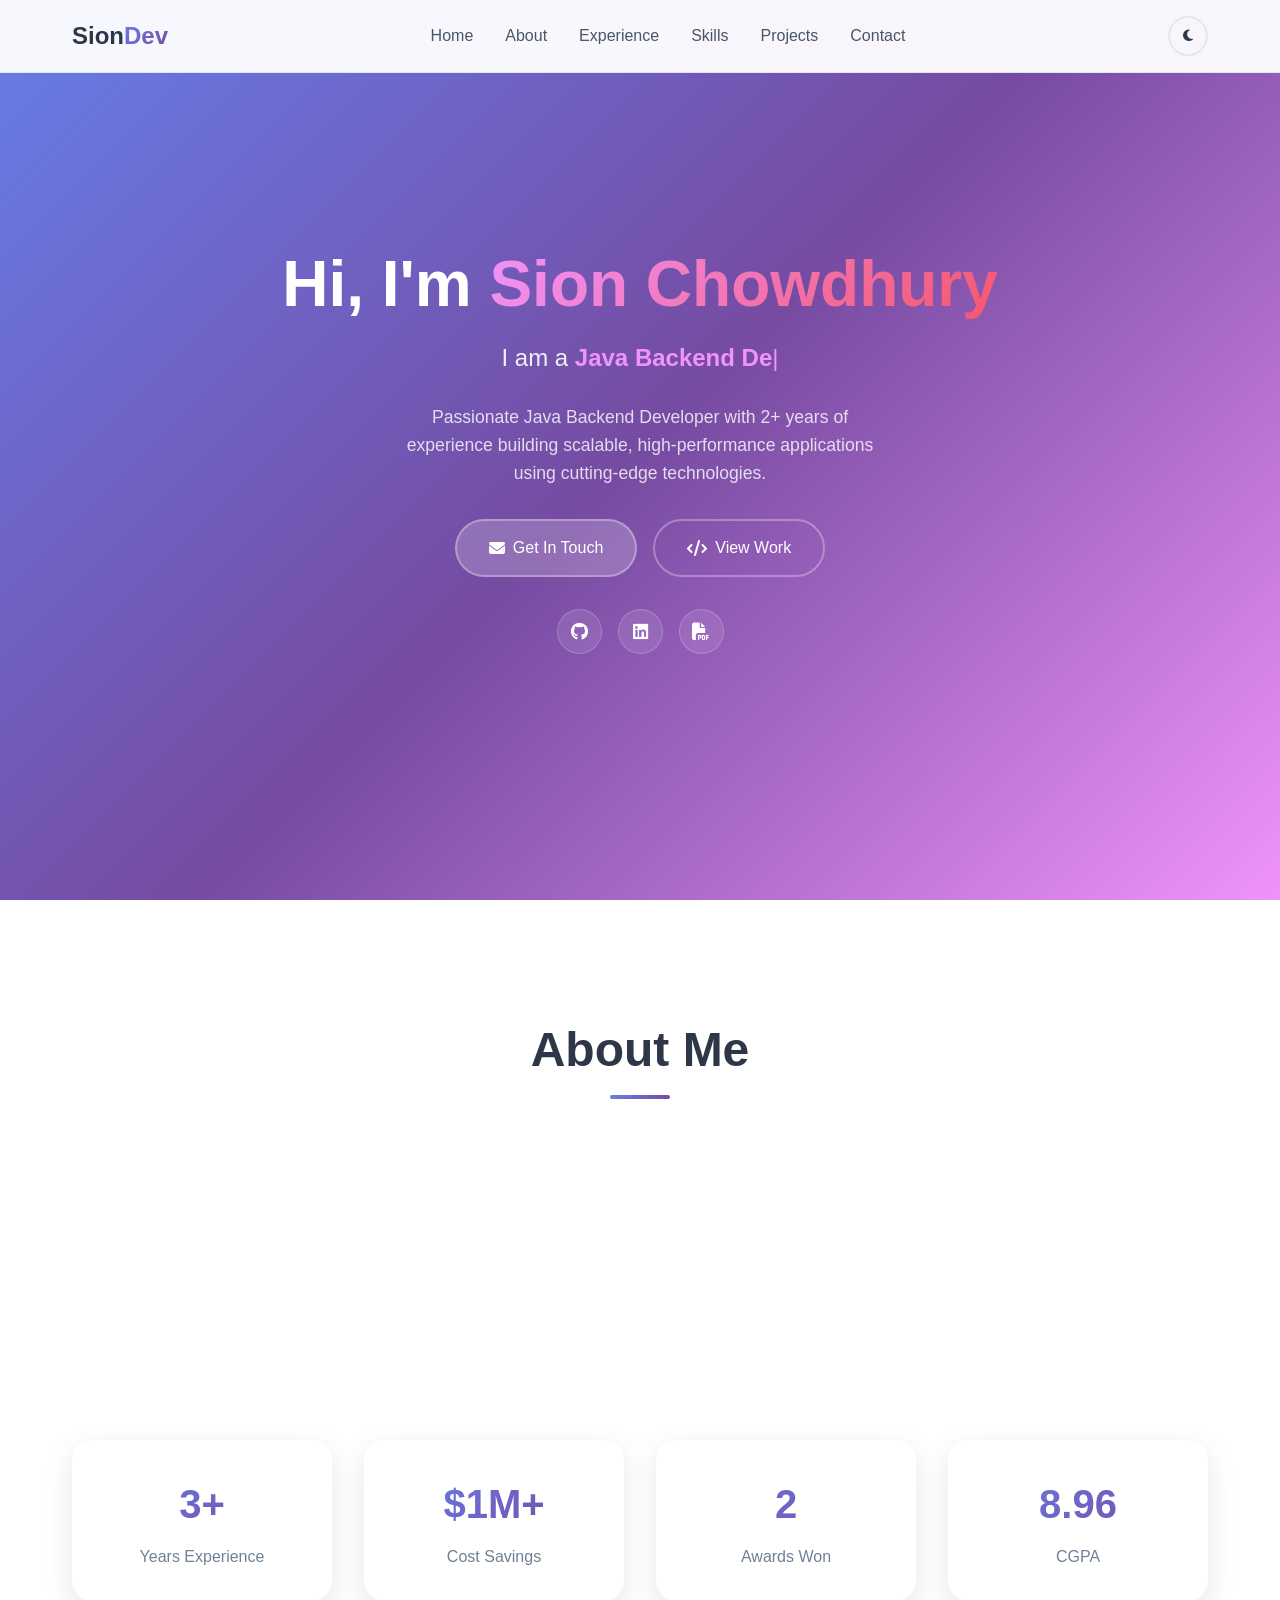
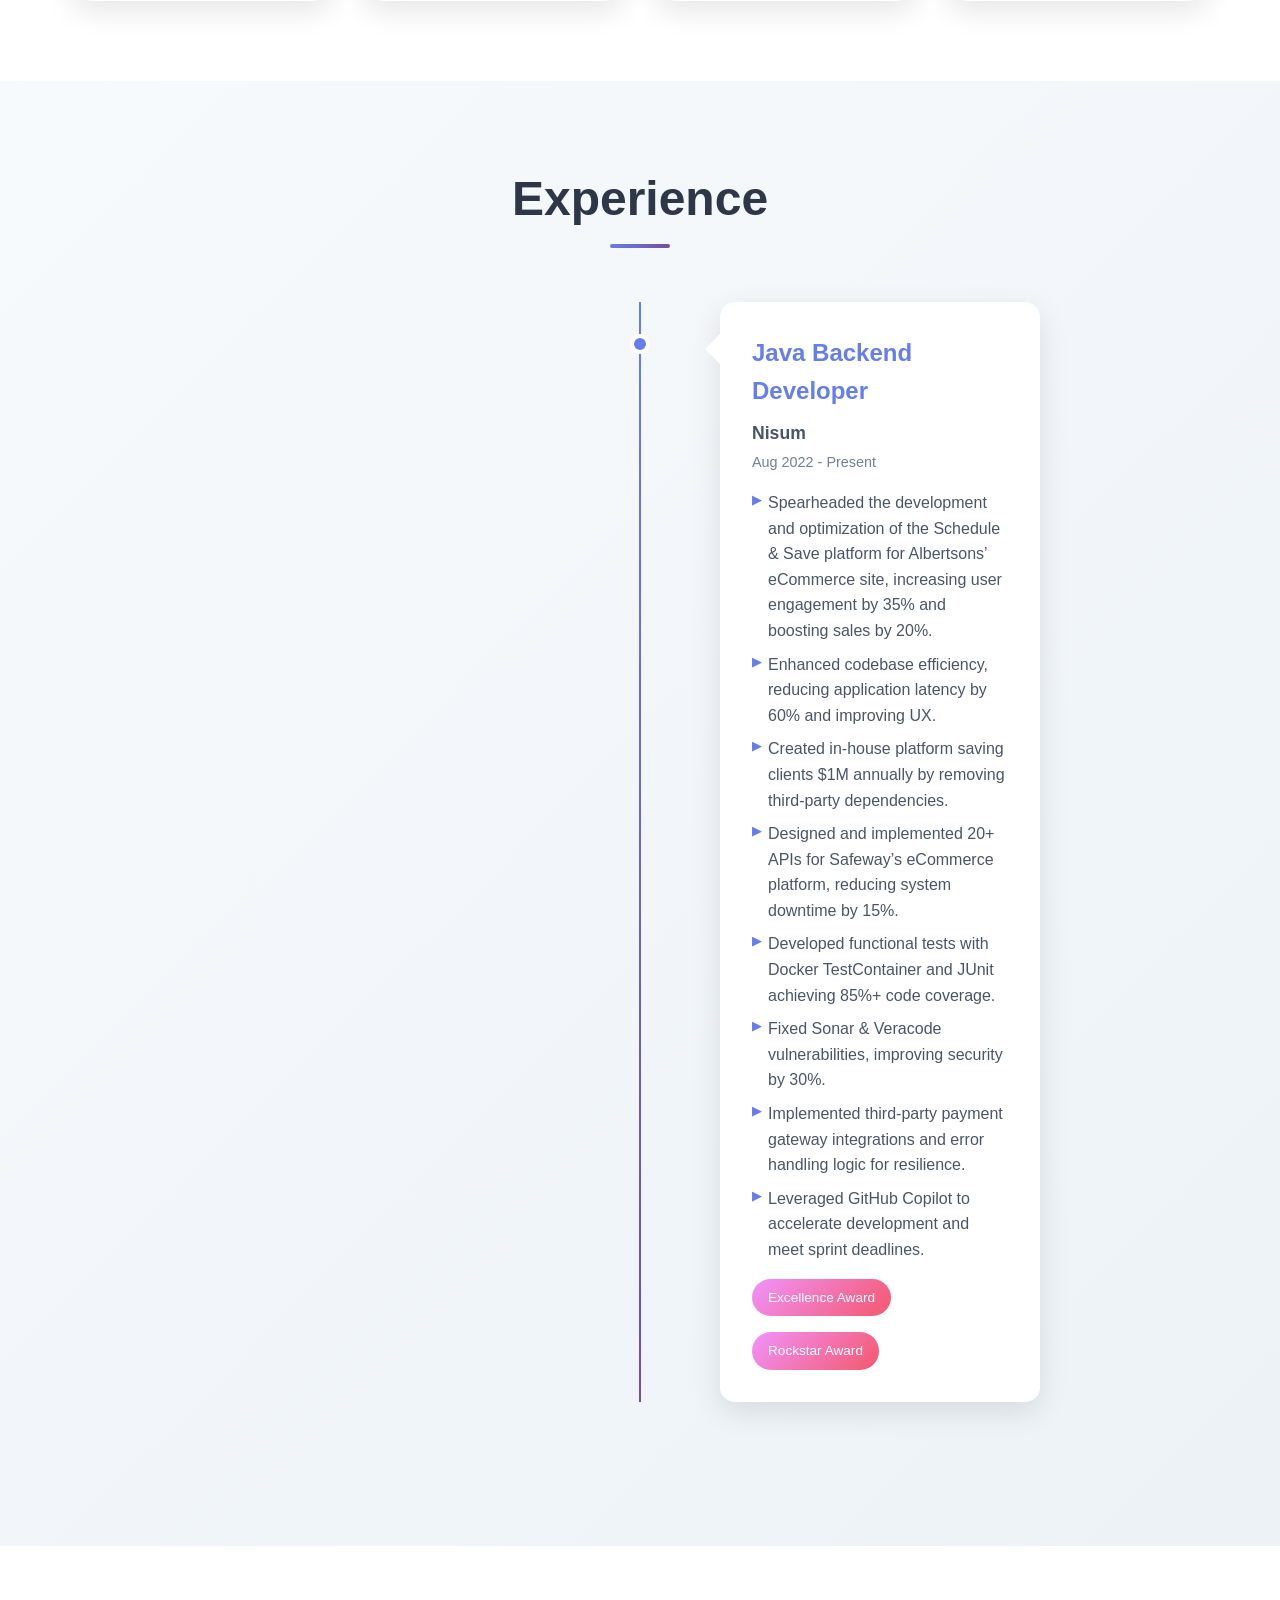
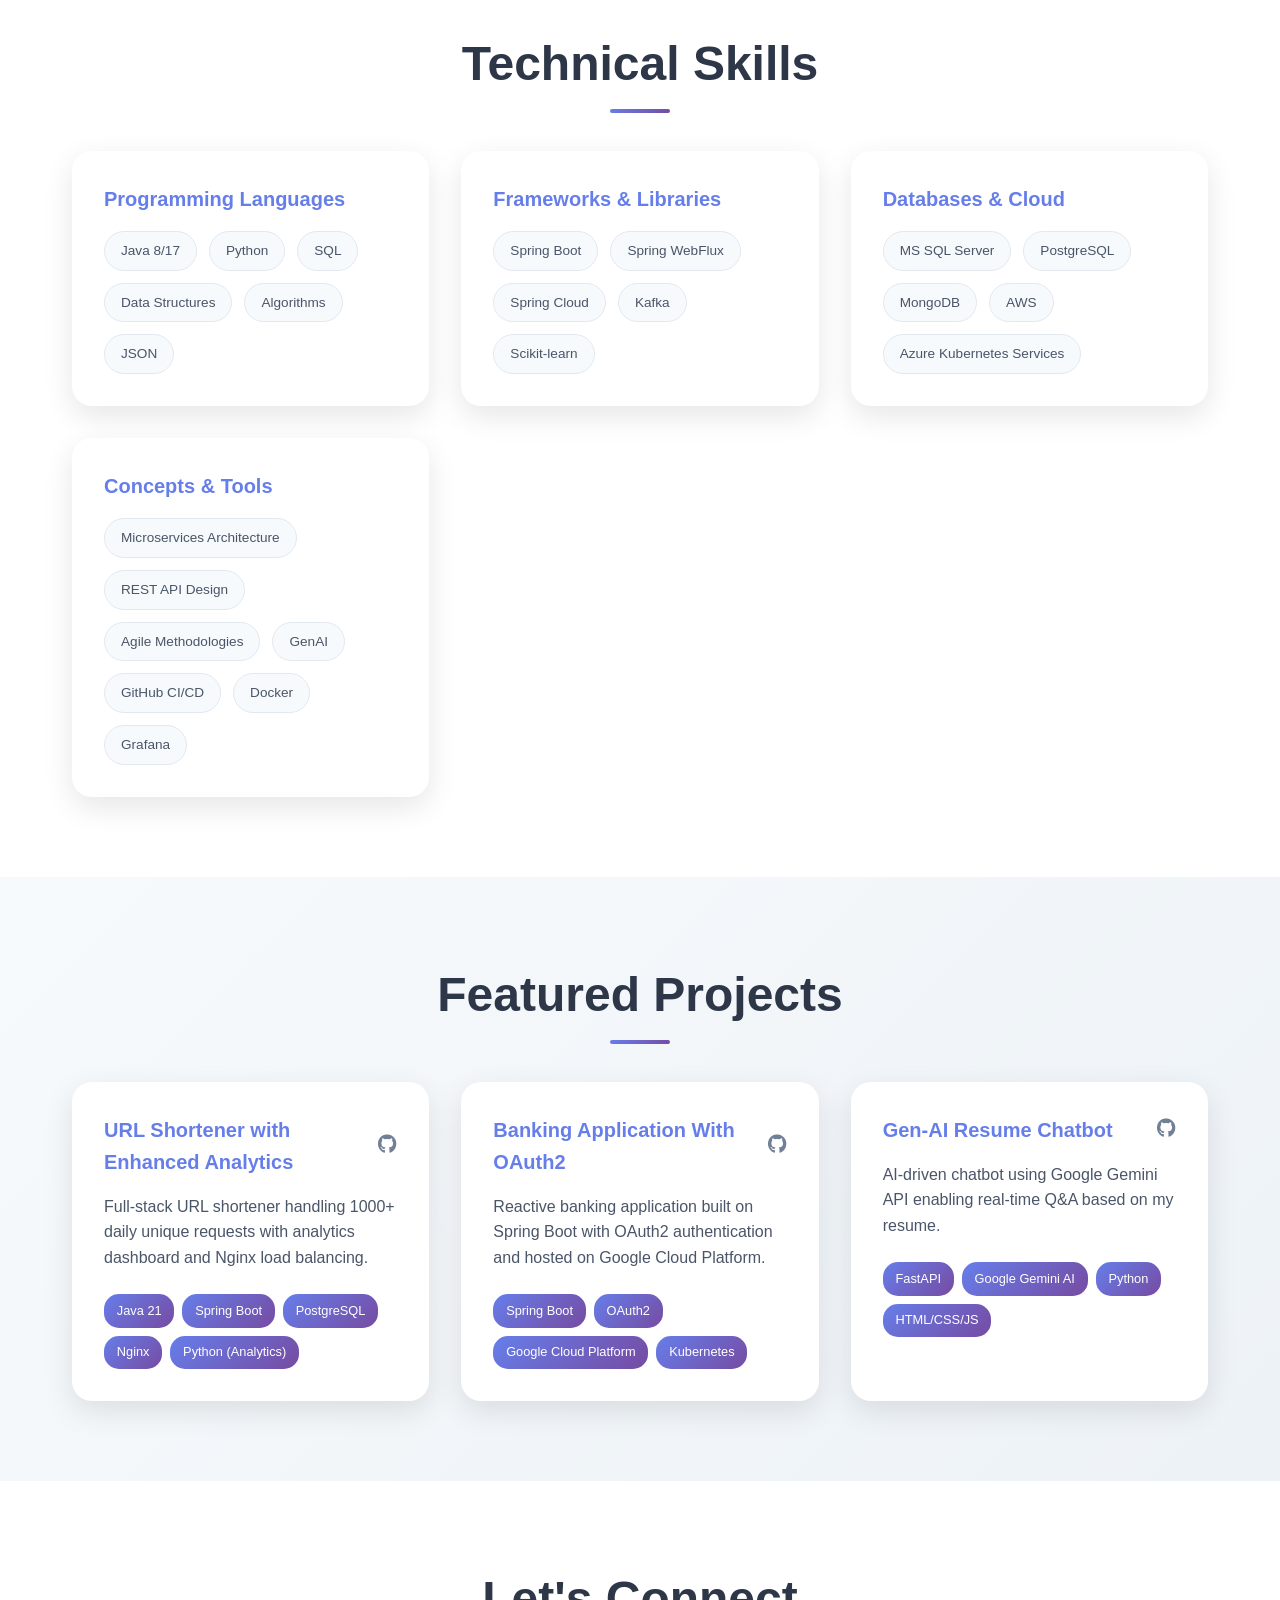
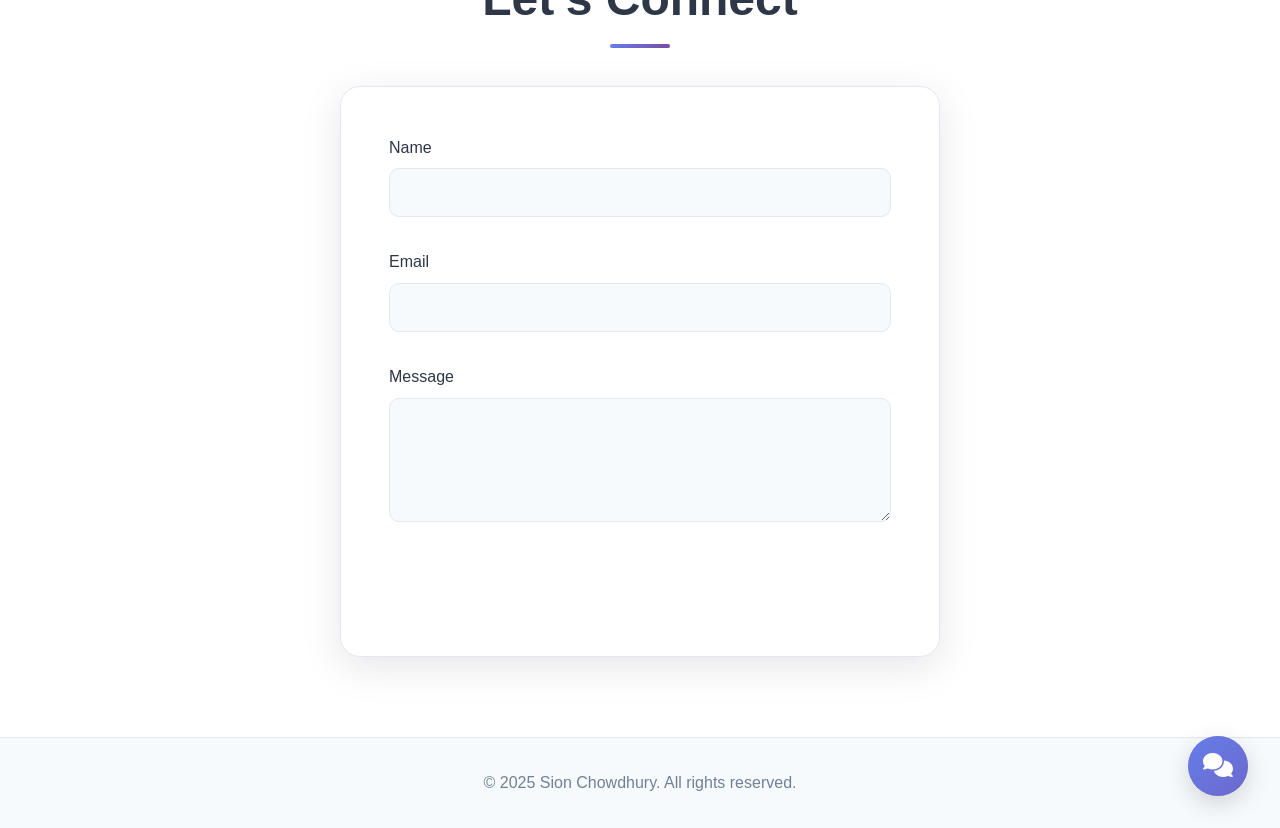
==== commit 37d6f187: "updated details" ====
--- a/docs/index.html
+++ b/docs/index.html
@@ -81,189 +81,193 @@
 
     <!-- About Section -->
     <section id="about" class="section">
-        <div class="container">
-            <h2 class="section-title">About Me</h2>
-            <div class="about-content">
-                <div class="about-text">
-                    <p class="about-description">
-                        I am a dedicated Java Backend Developer with over 3 years of experience at Nisum, 
-                        specializing in designing and deploying scalable, high-performance applications.
-                        Skilled in optimizing system performance and enhancing eCommerce platforms, 
-                        and proficient in Java, Python, and AI/ML concepts.
-                    </p>
-                    <div class="stats-grid">
-                        <div class="stat-item">
-                            <div class="stat-number">3+</div>
-                            <div class="stat-label">Years Experience</div>
-                        </div>
-                        <div class="stat-item">
-                            <div class="stat-number">$1M+</div>
-                            <div class="stat-label">Cost Savings</div>
-                        </div>
-                        <div class="stat-item">
-                            <div class="stat-number">2</div>
-                            <div class="stat-label">Awards Won</div>
-                        </div>
-                        <div class="stat-item">
-                            <div class="stat-number">8.96</div>
-                            <div class="stat-label">CGPA</div>
-                        </div>
-                    </div>
-                </div>
-            </div>
-        </div>
-    </section>
+    <div class="container">
+        <h2 class="section-title">About Me</h2>
+        <div class="about-content">
+            <div class="about-text">
+                <p class="about-description">
+                    I am a dedicated Java Backend Developer with over 3 years of experience at Nisum, 
+                    specializing in designing and deploying scalable, high-performance applications.
+                    Skilled in optimizing system performance and enhancing eCommerce platforms, 
+                    and proficient in Java, Python, and AI/ML concepts.
+                </p>
+                <div class="stats-grid">
+                    <div class="stat-item">
+                        <div class="stat-number">3+</div>
+                        <div class="stat-label">Years Experience</div>
+                    </div>
+                    <div class="stat-item">
+                        <div class="stat-number">$1M+</div>
+                        <div class="stat-label">Cost Savings</div>
+                    </div>
+                    <div class="stat-item">
+                        <div class="stat-number">2</div>
+                        <div class="stat-label">Awards Won</div>
+                    </div>
+                    <div class="stat-item">
+                        <div class="stat-number">8.96</div>
+                        <div class="stat-label">CGPA</div>
+                    </div>
+                </div>
+            </div>
+        </div>
+    </div>
+</section>
+
     
 
     <!-- Experience Section -->
     <section id="experience" class="section section-alt">
-        <div class="container">
-            <h2 class="section-title">Experience</h2>
-            <div class="timeline">
-                <div class="timeline-item">
-                    <div class="timeline-marker"></div>
-                    <div class="timeline-content">
-                        <div class="timeline-header">
-                            <h3>Java Backend Developer</h3>
-                            <span class="company">Nisum</span>
-                            <span class="duration">Aug 2022 - Present</span>
-                        </div>
-                        <div class="timeline-description">
-                            <ul>
-                                <li>Spearheaded the development and optimization of the Schedule & Save platform for Albertsons’ eCommerce site, increasing user engagement by 35% and boosting sales by 20%.</li>
-                                <li>Enhanced codebase efficiency, reducing application latency by 60% and improving UX.</li>
-                                <li>Created in-house platform saving clients $1M annually by removing third-party dependencies.</li>
-                                <li>Designed and implemented 20+ APIs for Safeway’s eCommerce platform, reducing system downtime by 15%.</li>
-                                <li>Developed functional tests with Docker TestContainer and JUnit achieving 85%+ code coverage.</li>
-                                <li>Fixed Sonar & Veracode vulnerabilities, improving security by 30%.</li>
-                                <li>Implemented third-party payment gateway integrations and error handling logic for resilience.</li>
-                                <li>Leveraged GitHub Copilot to accelerate development and meet sprint deadlines.</li>
-                            </ul>
-                        </div>
-                        <div class="awards">
-                            <span class="award-badge">Excellence Award</span>
-                            <span class="award-badge">Rockstar Award</span>
-                        </div>
-                    </div>
-                </div>
-            </div>
-        </div>
-    </section>
+    <div class="container">
+        <h2 class="section-title">Experience</h2>
+        <div class="timeline">
+            <div class="timeline-item">
+                <div class="timeline-marker"></div>
+                <div class="timeline-content">
+                    <div class="timeline-header">
+                        <h3>Java Backend Developer</h3>
+                        <span class="company">Nisum</span>
+                        <span class="duration">Aug 2022 - Present</span>
+                    </div>
+                    <div class="timeline-description">
+                        <ul>
+                            <li>Spearheaded the development and optimization of the Schedule & Save platform for Albertsons’ eCommerce site, increasing user engagement by 35% and boosting sales by 20%.</li>
+                            <li>Enhanced codebase efficiency, reducing application latency by 60% and improving UX.</li>
+                            <li>Created in-house platform saving clients $1M annually by removing third-party dependencies.</li>
+                            <li>Designed and implemented 20+ APIs for Safeway’s eCommerce platform, reducing system downtime by 15%.</li>
+                            <li>Developed functional tests with Docker TestContainer and JUnit achieving 85%+ code coverage.</li>
+                            <li>Fixed Sonar & Veracode vulnerabilities, improving security by 30%.</li>
+                            <li>Implemented third-party payment gateway integrations and error handling logic for resilience.</li>
+                            <li>Leveraged GitHub Copilot to accelerate development and meet sprint deadlines.</li>
+                        </ul>
+                    </div>
+                    <div class="awards">
+                        <span class="award-badge">Excellence Award</span>
+                        <span class="award-badge">Rockstar Award</span>
+                    </div>
+                </div>
+            </div>
+        </div>
+    </div>
+</section>
+
     
 
     <!-- Skills Section -->
     <section id="skills" class="section">
-        <div class="container">
-            <h2 class="section-title">Technical Skills</h2>
-            <div class="skills-grid">
-                <div class="skill-category">
-                    <h3>Programming Languages</h3>
-                    <div class="skill-tags">
-                        <span class="skill-tag">Java 8/17</span>
-                        <span class="skill-tag">Python</span>
-                        <span class="skill-tag">SQL</span>
-                        <span class="skill-tag">Data Structures</span>
-                        <span class="skill-tag">Algorithms</span>
-                        <span class="skill-tag">JSON</span>
-                    </div>
-                </div>
-                <div class="skill-category">
-                    <h3>Frameworks & Libraries</h3>
-                    <div class="skill-tags">
-                        <span class="skill-tag">Spring Boot</span>
-                        <span class="skill-tag">Spring WebFlux</span>
-                        <span class="skill-tag">Spring Cloud</span>
-                        <span class="skill-tag">Kafka</span>
-                        <span class="skill-tag">Scikit-learn</span>
-                    </div>
-                </div>
-                <div class="skill-category">
-                    <h3>Databases & Cloud</h3>
-                    <div class="skill-tags">
-                        <span class="skill-tag">MS SQL Server</span>
-                        <span class="skill-tag">PostgreSQL</span>
-                        <span class="skill-tag">MongoDB</span>
-                        <span class="skill-tag">AWS</span>
-                        <span class="skill-tag">Azure Kubernetes Services</span>
-                    </div>
-                </div>
-                <div class="skill-category">
-                    <h3>Concepts & Tools</h3>
-                    <div class="skill-tags">
-                        <span class="skill-tag">Microservices Architecture</span>
-                        <span class="skill-tag">REST API Design</span>
-                        <span class="skill-tag">Agile Methodologies</span>
-                        <span class="skill-tag">GenAI</span>
-                        <span class="skill-tag">GitHub CI/CD</span>
-                        <span class="skill-tag">Docker</span>
-                        <span class="skill-tag">Grafana</span>
-                    </div>
-                </div>
-            </div>
-        </div>
-    </section>
+    <div class="container">
+        <h2 class="section-title">Technical Skills</h2>
+        <div class="skills-grid">
+            <div class="skill-category">
+                <h3>Programming Languages</h3>
+                <div class="skill-tags">
+                    <span class="skill-tag">Java 8/17</span>
+                    <span class="skill-tag">Python</span>
+                    <span class="skill-tag">SQL</span>
+                    <span class="skill-tag">Data Structures</span>
+                    <span class="skill-tag">Algorithms</span>
+                    <span class="skill-tag">JSON</span>
+                </div>
+            </div>
+            <div class="skill-category">
+                <h3>Frameworks & Libraries</h3>
+                <div class="skill-tags">
+                    <span class="skill-tag">Spring Boot</span>
+                    <span class="skill-tag">Spring WebFlux</span>
+                    <span class="skill-tag">Spring Cloud</span>
+                    <span class="skill-tag">Kafka</span>
+                    <span class="skill-tag">Scikit-learn</span>
+                </div>
+            </div>
+            <div class="skill-category">
+                <h3>Databases & Cloud</h3>
+                <div class="skill-tags">
+                    <span class="skill-tag">MS SQL Server</span>
+                    <span class="skill-tag">PostgreSQL</span>
+                    <span class="skill-tag">MongoDB</span>
+                    <span class="skill-tag">AWS</span>
+                    <span class="skill-tag">Azure Kubernetes Services</span>
+                </div>
+            </div>
+            <div class="skill-category">
+                <h3>Concepts & Tools</h3>
+                <div class="skill-tags">
+                    <span class="skill-tag">Microservices Architecture</span>
+                    <span class="skill-tag">REST API Design</span>
+                    <span class="skill-tag">Agile Methodologies</span>
+                    <span class="skill-tag">GenAI</span>
+                    <span class="skill-tag">GitHub CI/CD</span>
+                    <span class="skill-tag">Docker</span>
+                    <span class="skill-tag">Grafana</span>
+                </div>
+            </div>
+        </div>
+    </div>
+</section>
+
     
 
     <!-- Projects Section -->
     <section id="projects" class="section section-alt">
-        <div class="container">
-            <h2 class="section-title">Featured Projects</h2>
-            <div class="projects-grid">
-                <div class="project-card">
-                    <div class="project-header">
-                        <h3>URL Shortener with Enhanced Analytics</h3>
-                        <a href="https://github.com/Sion1407/URL-Shortner" target="_blank" class="project-link">
-                            <i class="fab fa-github"></i>
-                        </a>
-                    </div>
-                    <p class="project-description">
-                        Full-stack URL shortener handling 1000+ daily unique requests with analytics dashboard and Nginx load balancing.
-                    </p>
-                    <div class="project-tech">
-                        <span class="tech-tag">Java 21</span>
-                        <span class="tech-tag">Spring Boot</span>
-                        <span class="tech-tag">PostgreSQL</span>
-                        <span class="tech-tag">Nginx</span>
-                        <span class="tech-tag">Python (Analytics)</span>
-                    </div>
-                </div>
-                <div class="project-card">
-                    <div class="project-header">
-                        <h3>Banking Application With OAuth2</h3>
-                        <a href="https://github.com/Sion1407/FinFlow" target="_blank" class="project-link">
-                            <i class="fab fa-github"></i>
-                        </a>
-                    </div>
-                    <p class="project-description">
-                        Reactive banking application built on Spring Boot with OAuth2 authentication and hosted on Google Cloud Platform.
-                    </p>
-                    <div class="project-tech">
-                        <span class="tech-tag">Spring Boot</span>
-                        <span class="tech-tag">OAuth2</span>
-                        <span class="tech-tag">Google Cloud Platform</span>
-                        <span class="tech-tag">Kubernetes</span>
-                    </div>
-                </div>
-                <div class="project-card">
-                    <div class="project-header">
-                        <h3>Gen-AI Resume Chatbot</h3>
-                        <a href="https://github.com/Sion1407/AI-Resume-Chatbot" target="_blank" class="project-link">
-                            <i class="fab fa-github"></i>
-                        </a>
-                    </div>
-                    <p class="project-description">
-                        AI-driven chatbot using Google Gemini API enabling real-time Q&A based on my resume.
-                    </p>
-                    <div class="project-tech">
-                        <span class="tech-tag">FastAPI</span>
-                        <span class="tech-tag">Google Gemini AI</span>
-                        <span class="tech-tag">Python</span>
-                        <span class="tech-tag">HTML/CSS/JS</span>
-                    </div>
-                </div>
-            </div>
-        </div>
-    </section>
+    <div class="container">
+        <h2 class="section-title">Featured Projects</h2>
+        <div class="projects-grid">
+            <div class="project-card">
+                <div class="project-header">
+                    <h3>URL Shortener with Enhanced Analytics</h3>
+                    <a href="https://github.com/Sion1407/URL-Shortner" target="_blank" class="project-link">
+                        <i class="fab fa-github"></i>
+                    </a>
+                </div>
+                <p class="project-description">
+                    Full-stack URL shortener handling 1000+ daily unique requests with analytics dashboard and Nginx load balancing.
+                </p>
+                <div class="project-tech">
+                    <span class="tech-tag">Java 21</span>
+                    <span class="tech-tag">Spring Boot</span>
+                    <span class="tech-tag">PostgreSQL</span>
+                    <span class="tech-tag">Nginx</span>
+                    <span class="tech-tag">Python (Analytics)</span>
+                </div>
+            </div>
+            <div class="project-card">
+                <div class="project-header">
+                    <h3>Banking Application With OAuth2</h3>
+                    <a href="https://github.com/Sion1407/FinFlow" target="_blank" class="project-link">
+                        <i class="fab fa-github"></i>
+                    </a>
+                </div>
+                <p class="project-description">
+                    Reactive banking application built on Spring Boot with OAuth2 authentication and hosted on Google Cloud Platform.
+                </p>
+                <div class="project-tech">
+                    <span class="tech-tag">Spring Boot</span>
+                    <span class="tech-tag">OAuth2</span>
+                    <span class="tech-tag">Google Cloud Platform</span>
+                    <span class="tech-tag">Kubernetes</span>
+                </div>
+            </div>
+            <div class="project-card">
+                <div class="project-header">
+                    <h3>Gen-AI Resume Chatbot</h3>
+                    <a href="https://github.com/Sion1407/AI-Resume-Chatbot" target="_blank" class="project-link">
+                        <i class="fab fa-github"></i>
+                    </a>
+                </div>
+                <p class="project-description">
+                    AI-driven chatbot using Google Gemini API enabling real-time Q&A based on my resume.
+                </p>
+                <div class="project-tech">
+                    <span class="tech-tag">FastAPI</span>
+                    <span class="tech-tag">Google Gemini AI</span>
+                    <span class="tech-tag">Python</span>
+                    <span class="tech-tag">HTML/CSS/JS</span>
+                </div>
+            </div>
+        </div>
+    </div>
+</section>
+
     
 
     <!-- Contact Section -->
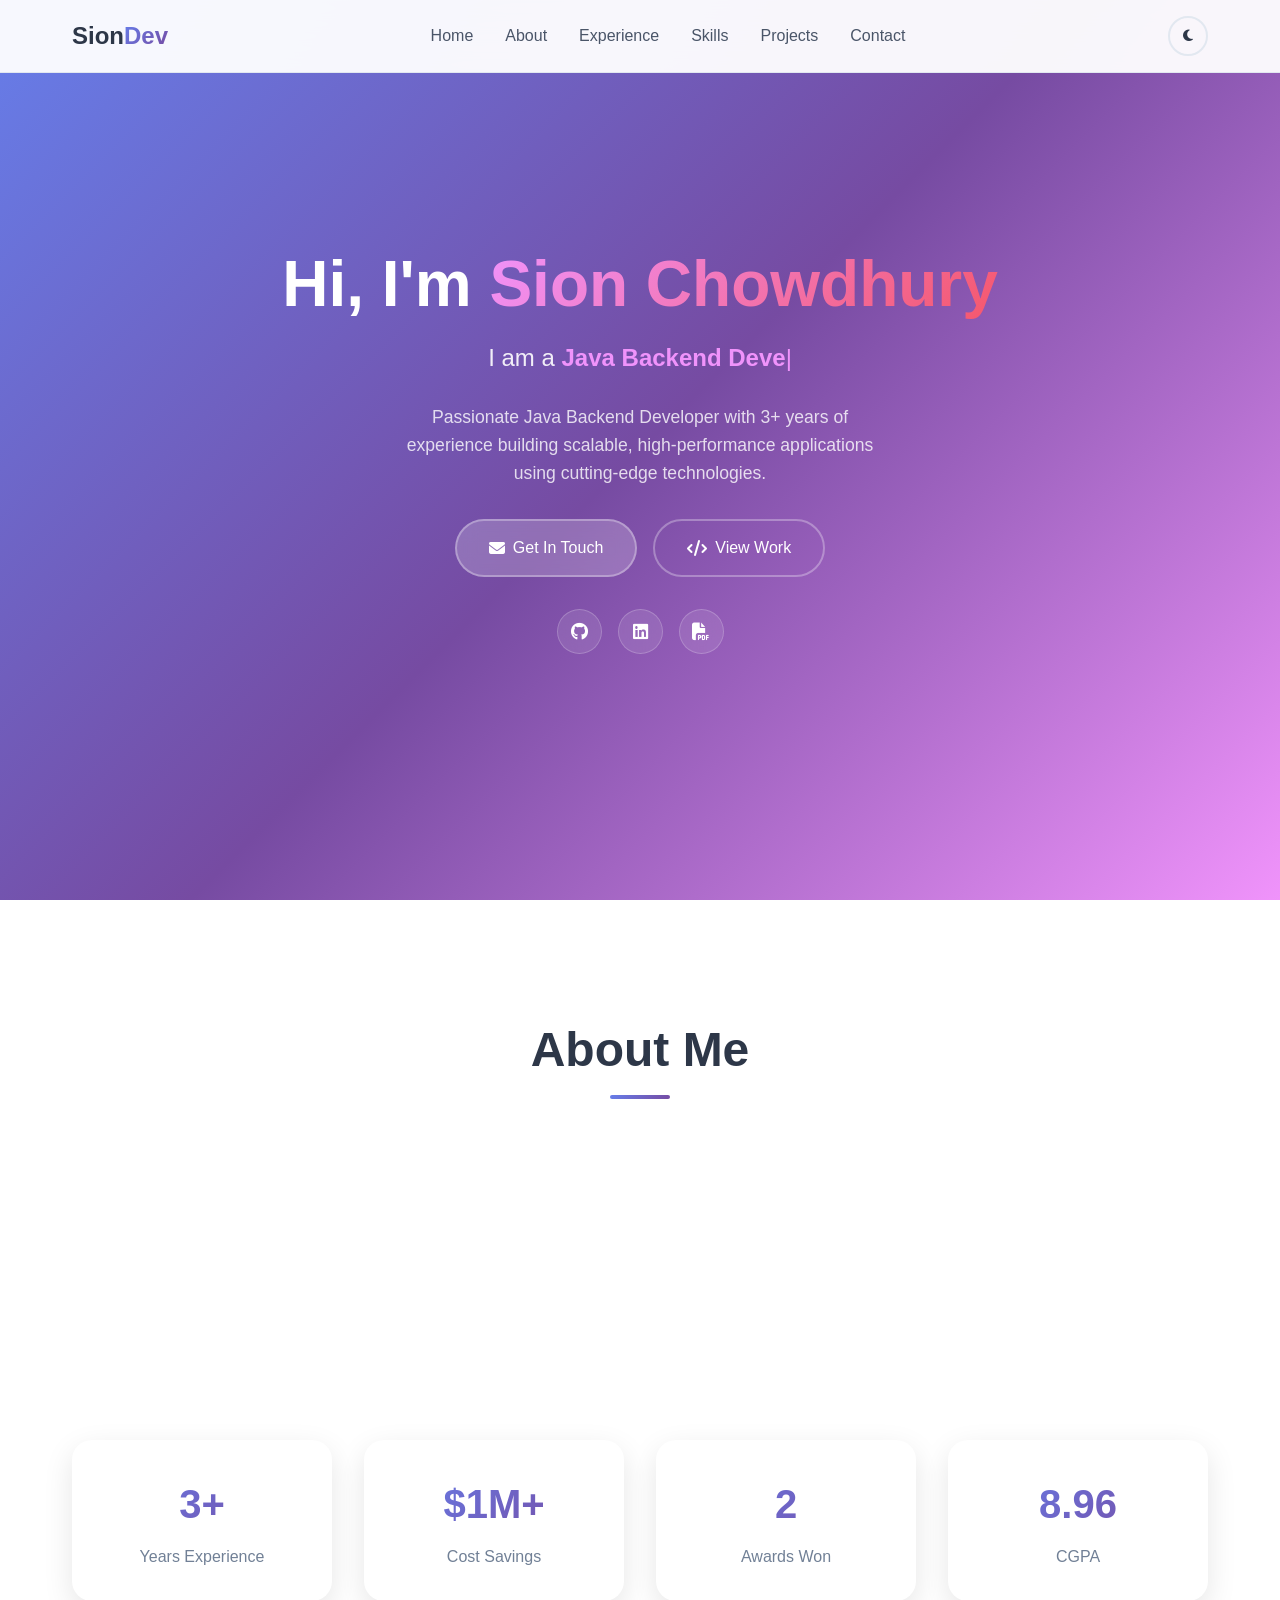
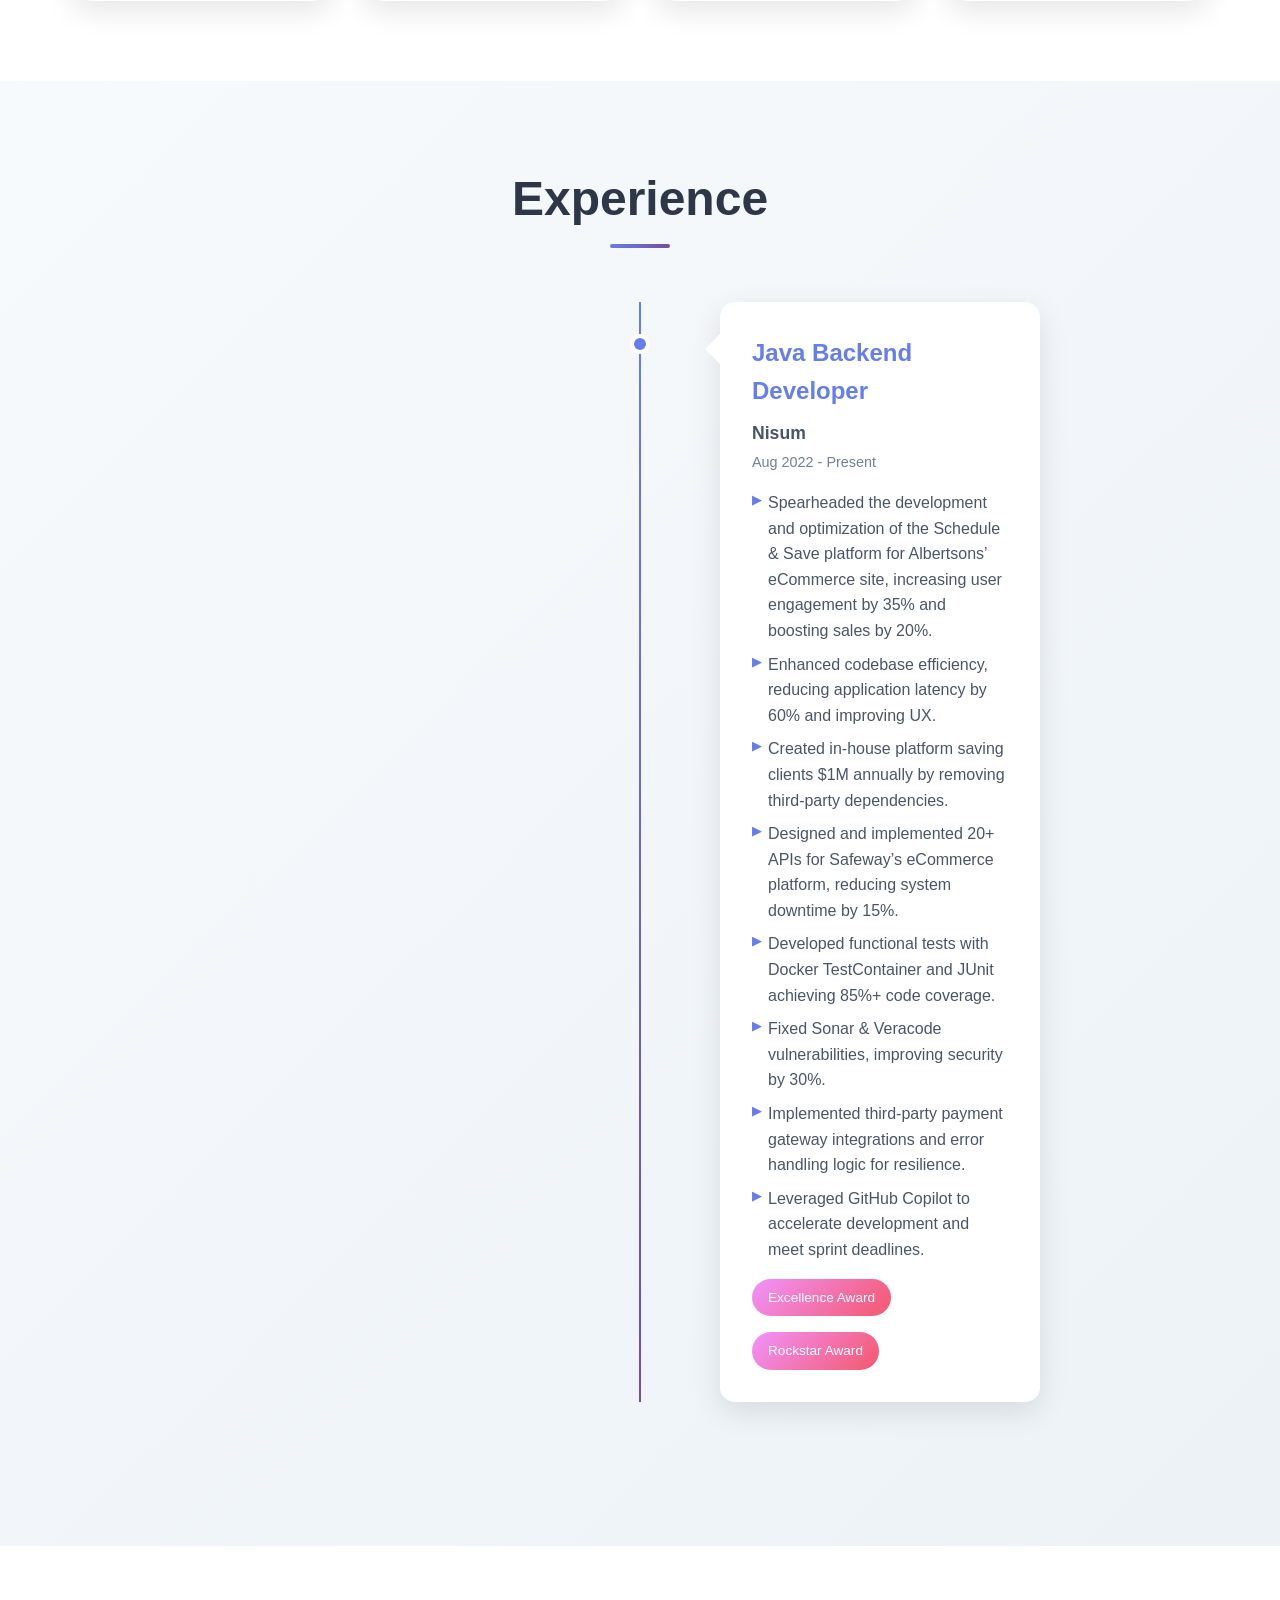
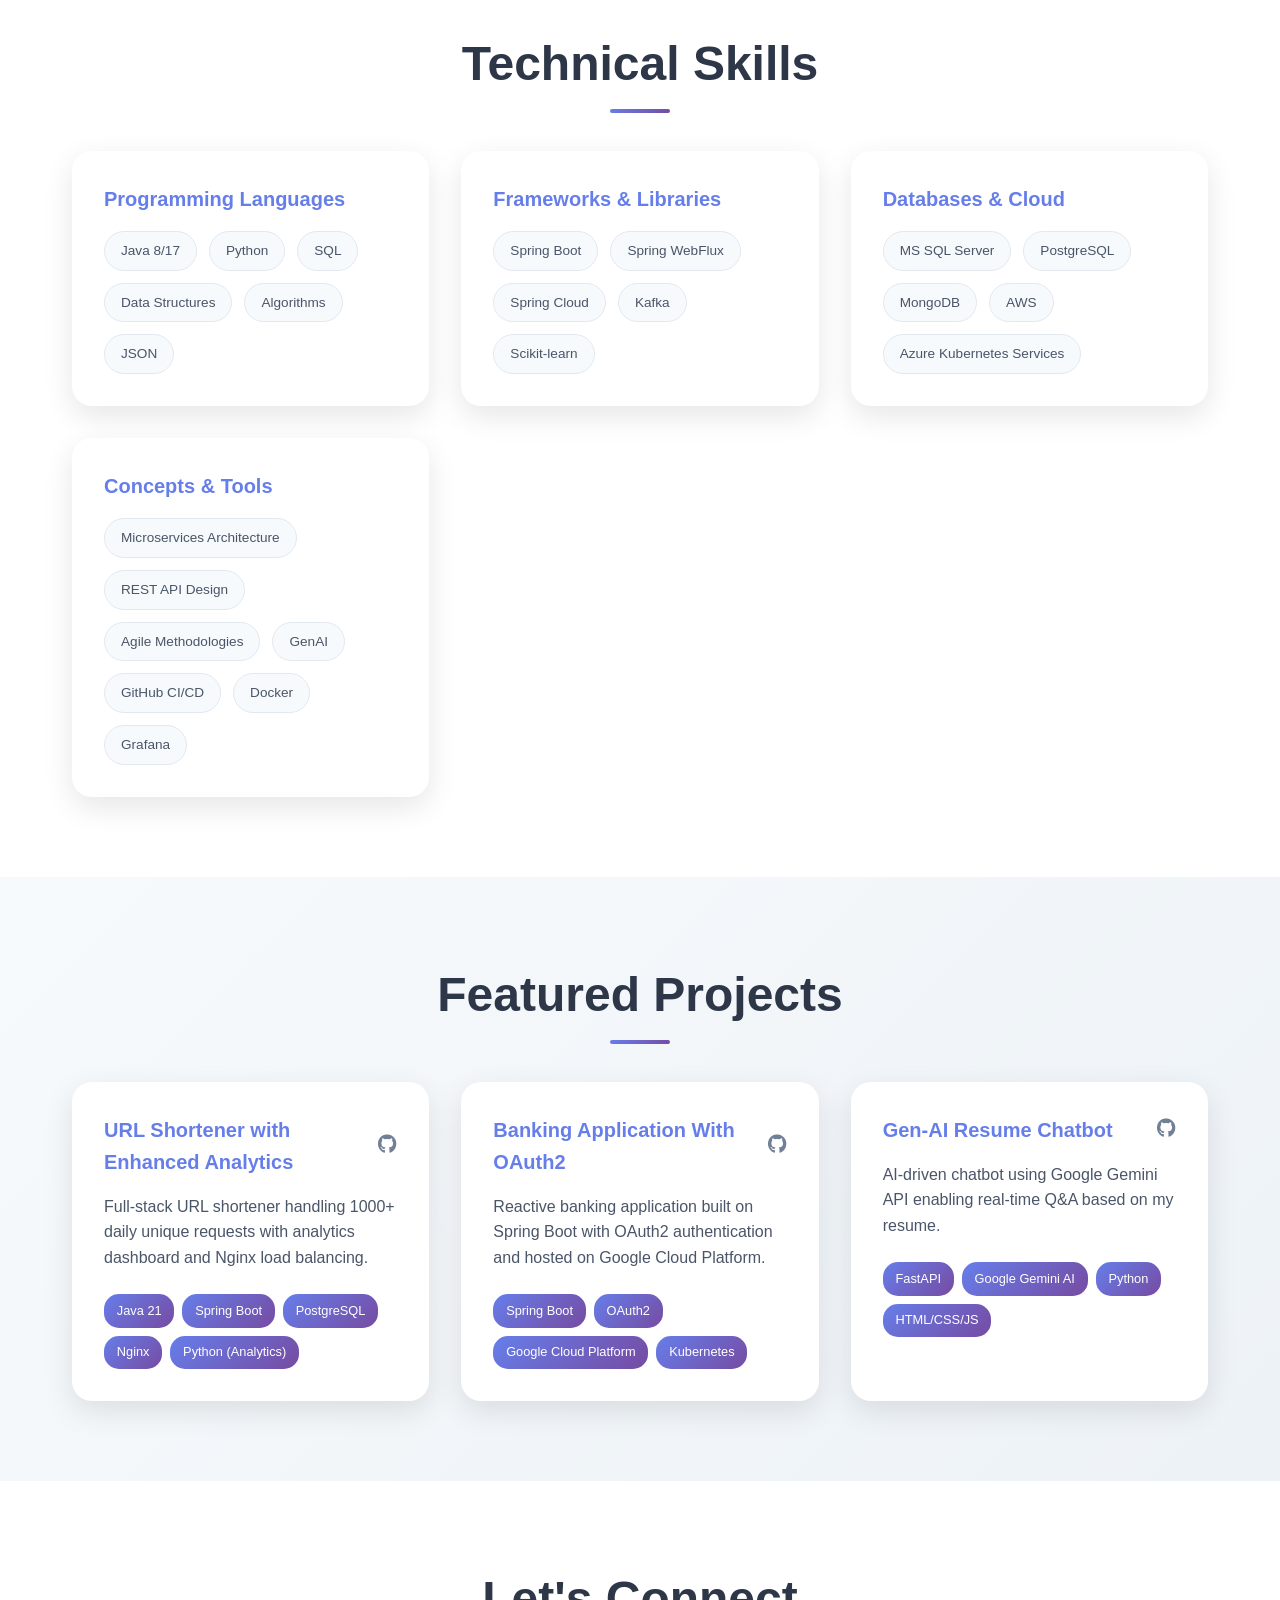
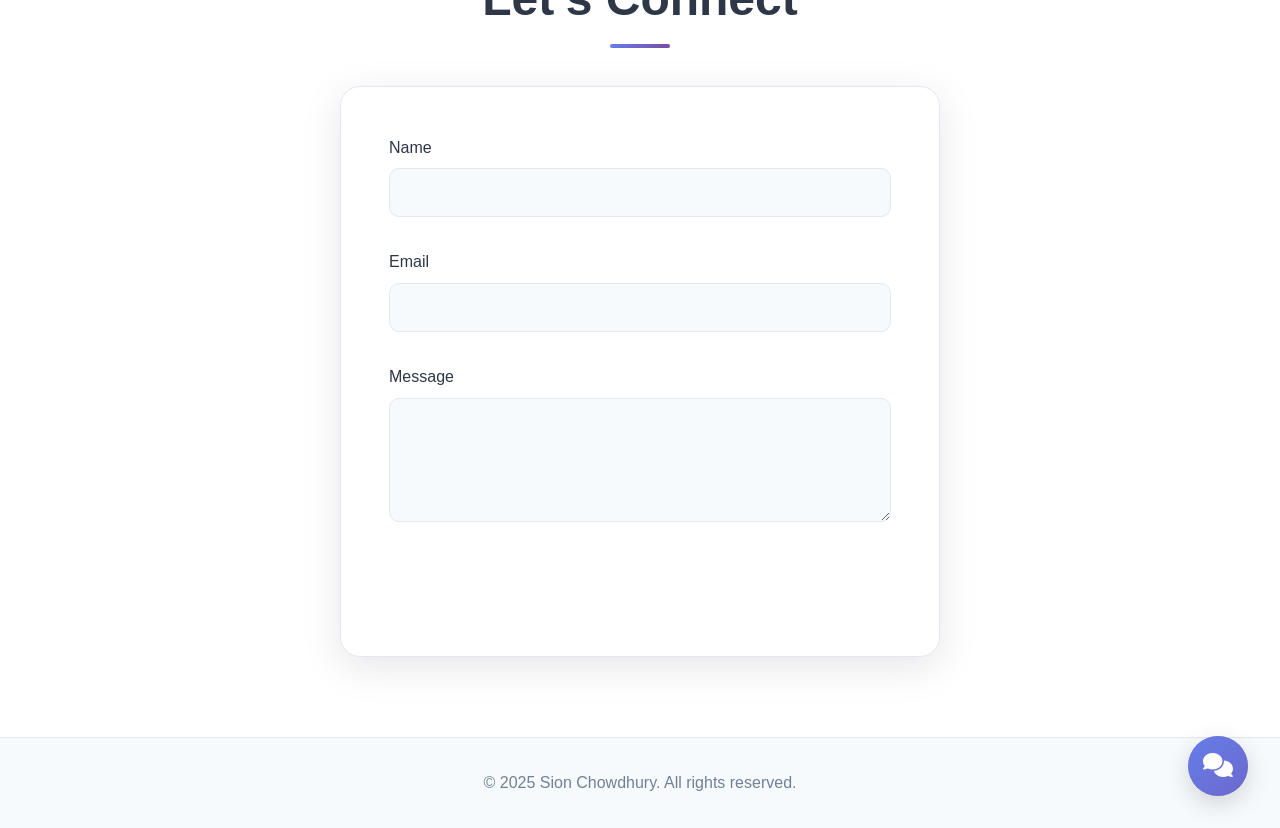
==== commit ed4b1dcf: "experience add" ====
--- a/docs/index.html
+++ b/docs/index.html
@@ -50,7 +50,7 @@
                         <span class="typing-text">I am a <span id="typed-text"></span><span class="cursor">|</span></span>
                     </div>
                     <p class="hero-description">
-                        Passionate Java Backend Developer with 2+ years of experience building scalable, 
+                        Passionate Java Backend Developer with 3+ years of experience building scalable, 
                         high-performance applications using cutting-edge technologies.
                     </p>
                     <div class="hero-buttons">
